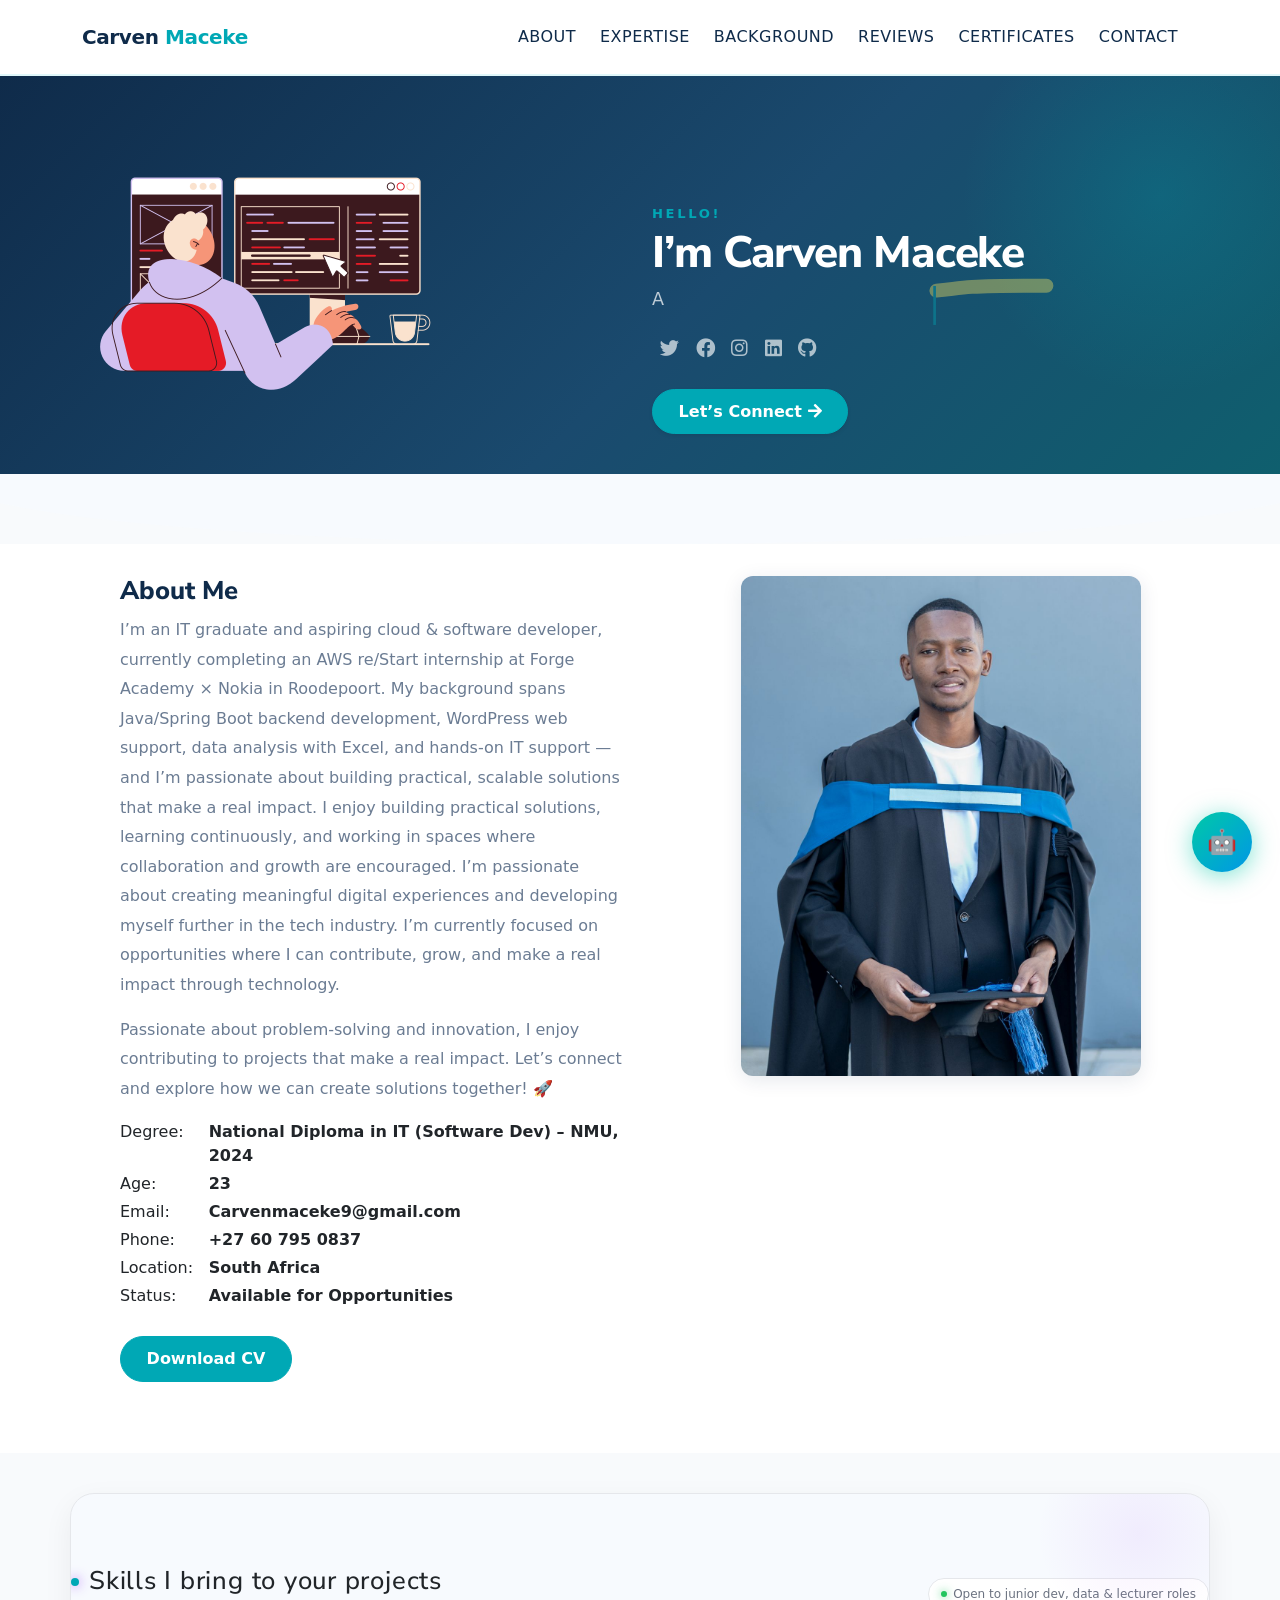
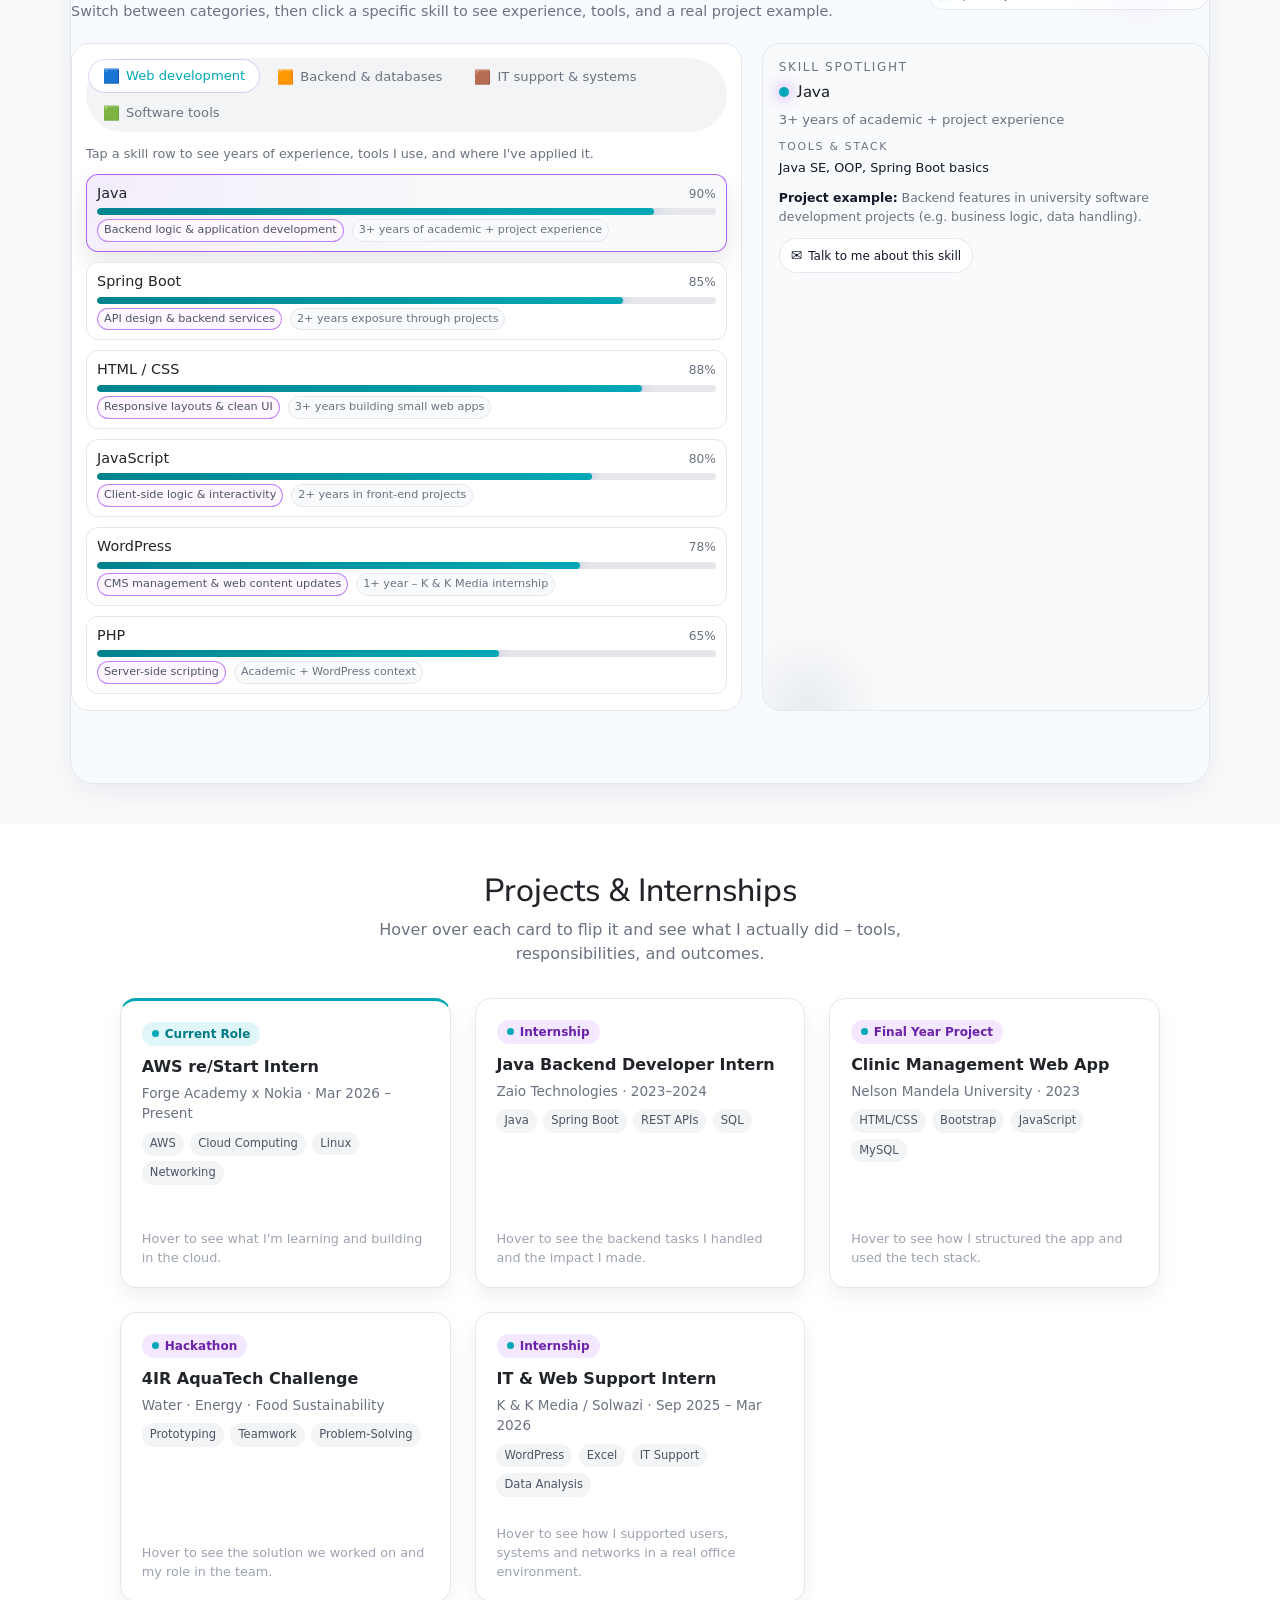
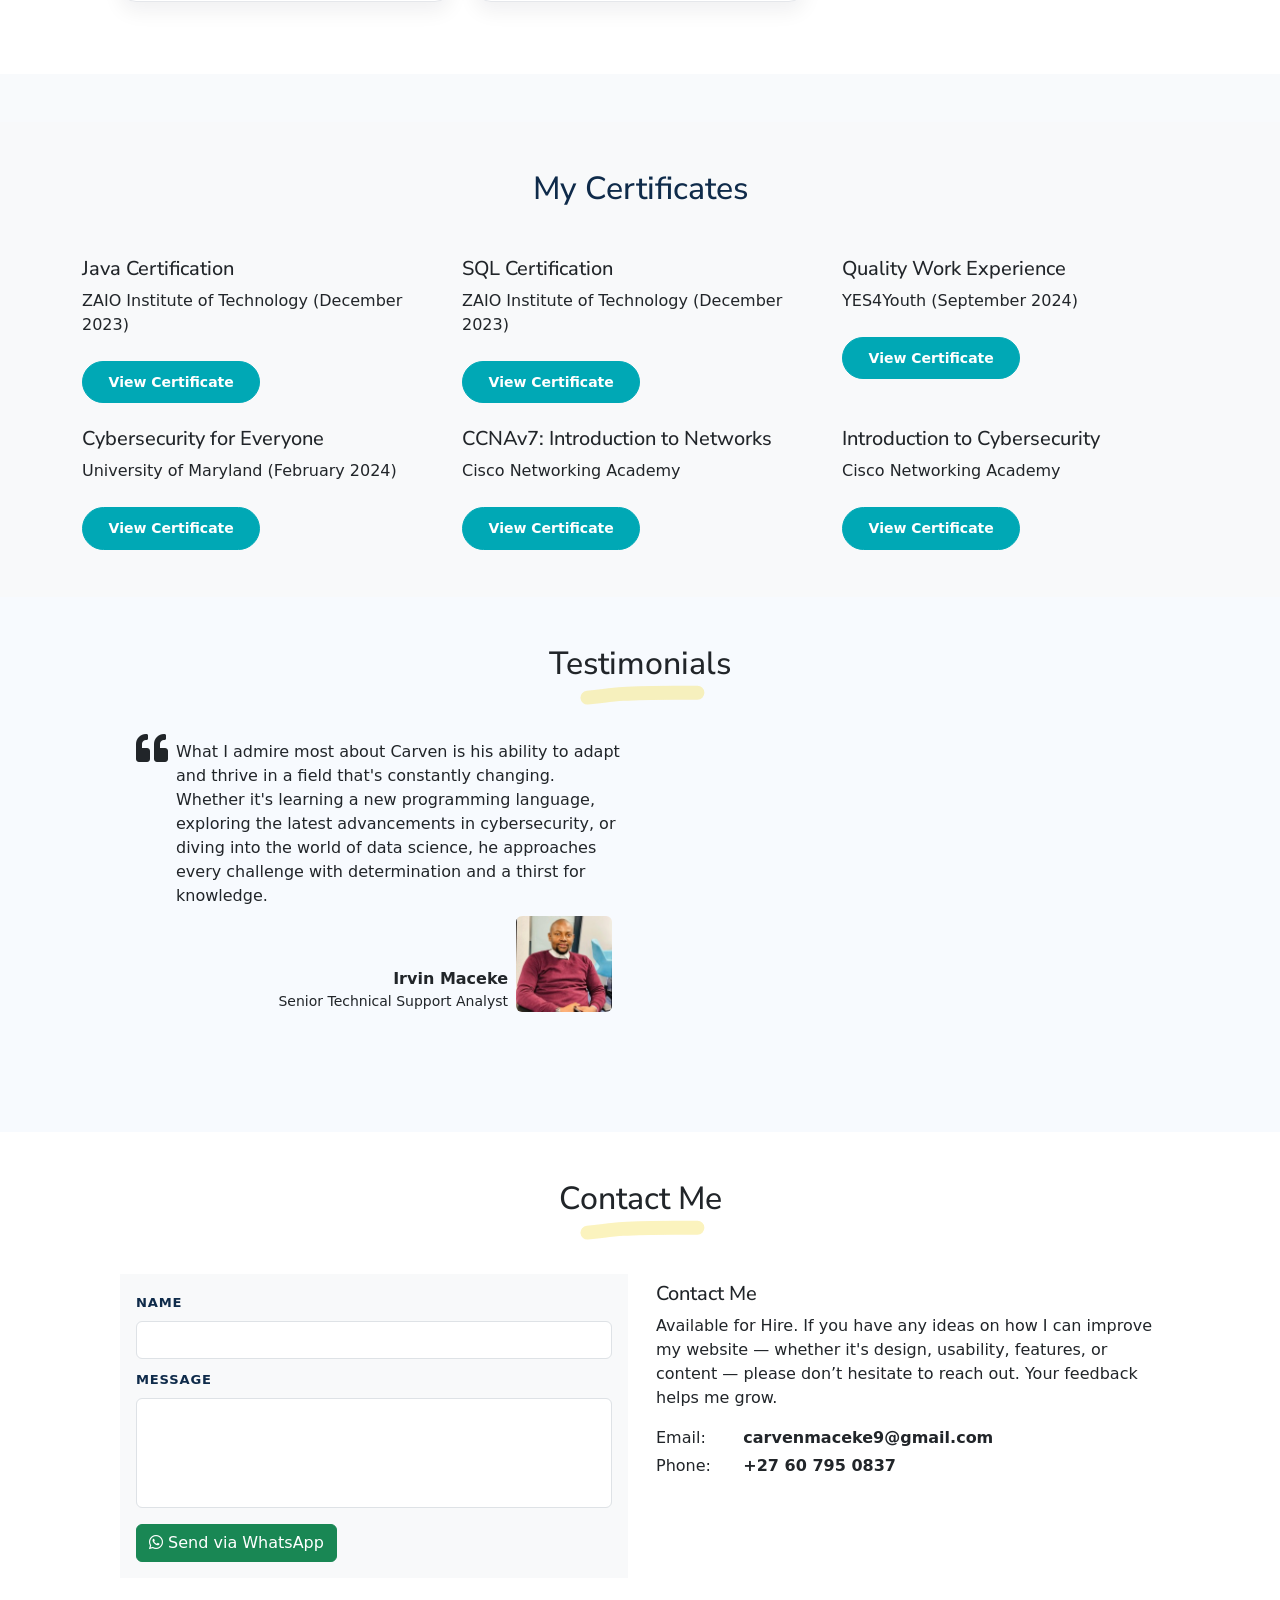
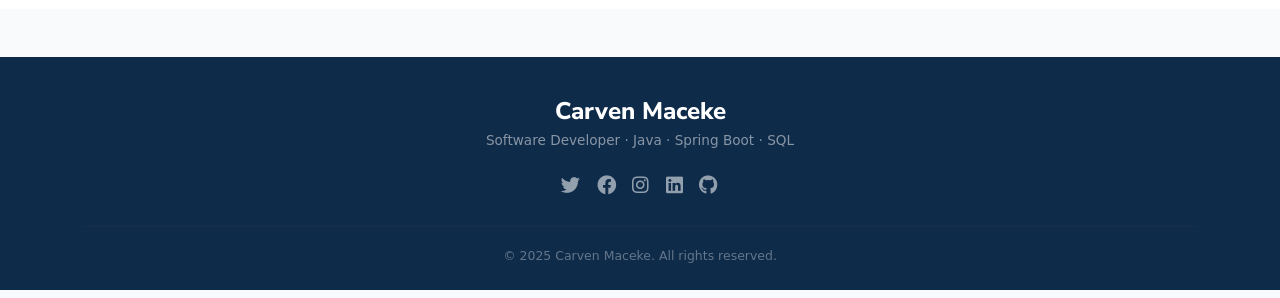
==== index.html @ 5474cba7 "Update index.html" ====
<!DOCTYPE html>
<!-- upto 2 directory depth-->
<html lang="en-US">
  <head>
    <meta charset="UTF-8">
    <meta http-equiv="X-UA-Compatible" content="IE=edge">
    <meta name="viewport" content="width=device-width, initial-scale=1">
    <link rel="preconnect" href="https://fonts.gstatic.com" crossorigin="crossorigin"/>
    <link rel="preload" as="style" href="https://fonts.googleapis.com/css2?family=Nunito+Sans:wght@300;400;700;800&amp;display=swap"/>
    <link rel="stylesheet" href="https://fonts.googleapis.com/css2?family=Nunito+Sans:wght@300;400;700;800&amp;display=swap" media="print" onload="this.media='all'"/>
    <noscript>
      <link rel="stylesheet" href="https://fonts.googleapis.com/css2?family=Nunito+Sans:wght@300;400;700;800&amp;display=swap"/>
    </noscript>
    <link href="./css/font-awesome/css/all.min.css?ver=1.2.0" rel="stylesheet">
    <link href="./css/bootstrap-icons/bootstrap-icons.css?ver=1.2.0" rel="stylesheet">
    <link href="./css/bootstrap.min.css?ver=1.2.0" rel="stylesheet">
    <link href="./css/aos.css?ver=1.2.0" rel="stylesheet">
    <link href="./css/main.css?ver=1.2.0" rel="stylesheet">
    <noscript>
      <style type="text/css">
        [data-aos] {
            opacity: 1 !important;
            transform: translate(0) scale(1) !important;
        }
      </style>
    </noscript>
    
  </head>
  <body id="top">


    
    <header class="bg-light" style="transition: background-color 0.3s;">
      <nav class="navbar navbar-expand-lg navbar-light bg-light" id="header-nav" role="navigation">
        <div class="container">
          <a class="navbar-brand site-title mb-0" href="#top">Carven <span class="accent">Maceke</span></a>
          <button class="navbar-toggler" type="button" data-bs-toggle="collapse" data-bs-target="#navbarSupportedContent" aria-controls="navbarSupportedContent" aria-expanded="false" aria-label="Toggle navigation">
            <span class="navbar-toggler-icon"></span>
          </button>
          <div class="collapse navbar-collapse" id="navbarSupportedContent">
            <ul class="navbar-nav ms-auto me-2">
              <li class="nav-item"><a class="nav-link" href="#about">About</a></li>
              <li class="nav-item"><a class="nav-link" href="#services">Expertise</a></li>
              <li class="nav-item"><a class="nav-link" href="#skills">Background</a></li>
              <li class="nav-item"><a class="nav-link" href="#portfolio">Reviews</a></li>
              <li class="nav-item"><a class="nav-link" href="#certificate">Certificates</a></li>
              <li class="nav-item"><a class="nav-link" href="#contact">Contact</a></li>
            </ul>
          </div>
        </div>
      </nav>

      
    </header>
    
    <style>
      /* Theme colours handled by main.css */

      /* Hide all left/right arrows on page */
.carousel-control-prev,
.carousel-control-next,
.slick-prev,
.slick-next {
  display: none !important;
}

    </style>
    <div class="page-content">
      <div id="content">
<header>
  <div class="cover">
    <div class="container px-3">
      <div class="row">
        <div class="col-lg-6 p-2">
          <img class="img-fluid" src="images/illustrations/folks-man-programmer-writing-code.png" alt="Hello, I'm a Software Developer" />
        </div>
        <div class="col-lg-6">
          <div class="mt-5">
            <p class="lead text-uppercase mb-1" data-aos="fade-up" data-aos-delay="100">Hello!</p>
            <h1 class="intro-title marker" id="typing-name" data-aos="fade-left" data-aos-delay="200"></h1>
            <p class="lead fw-normal mt-2" data-aos="fade-up" data-aos-delay="300"><span id="typing-role" style="opacity:0;transition:opacity 0.4s;"></span></p>
            <div class="social-nav" data-aos="fade-up" data-aos-delay="500">
              <nav role="navigation">
                <ul class="nav justify-content-left">
                  <li class="nav-item"><a class="nav-link" href="https://twitter.com/MacekeCarven" title="Twitter"><i class="fab fa-twitter"></i></a></li>
                  <li class="nav-item"><a class="nav-link" href="https://www.facebook.com/carven.axe.5" title="Facebook"><i class="fab fa-facebook"></i></a></li>
                  <li class="nav-item"><a class="nav-link" href="https://www.instagram.com/carven_sa15" title="Instagram"><i class="fab fa-instagram"></i></a></li>
                  <li class="nav-item"><a class="nav-link" href="https://www.linkedin.com/in/carven-maceke-a29985235" title="LinkedIn"><i class="fab fa-linkedin"></i></a></li>
                  <li class="nav-item"><a class="nav-link" href="https://github.com/s224515837" title="GitHub" target="_blank" rel="noopener"><i class="fab fa-github"></i></a></li>
                </ul>
              </nav>
            </div>
            <div class="mt-3" data-aos="fade-up" data-aos-delay="600">
              <a class="btn btn-primary shadow-sm mt-1 hover-effect" href="#contact">Let’s Connect <i class="fas fa-arrow-right"></i></a>
            </div>
          </div>
        </div>
      </div>
    </div>
  </div>
   
  
  <style>
  @keyframes blink { 0%,100%{opacity:1;} 50%{opacity:0;} }
  #typing-name::after { content:"|"; color:var(--teal,#00A8B5); font-weight:300; animation:blink 0.85s step-start infinite; margin-left:2px; }
  #typing-role { min-height:1.5em; display:inline-block; }
  </style>
  <script>
  /* ── Keyboard click sound: new AudioContext per click (no gesture lock) ── */
  function playKey() {
    try {
      var AC = window.AudioContext || window.webkitAudioContext;
      if (!AC) return;
      var ctx = new AC();
      var rate = ctx.sampleRate;
      var len  = Math.floor(rate * 0.022);
      var buf  = ctx.createBuffer(1, len, rate);
      var d    = buf.getChannelData(0);
      for (var i = 0; i < len; i++) d[i] = (Math.random()*2-1) * Math.pow(1 - i/len, 2.8);
      var src  = ctx.createBufferSource();
      var gain = ctx.createGain();
      gain.gain.value = 0.28;
      src.buffer = buf;
      src.connect(gain);
      gain.connect(ctx.destination);
      src.start(0);
      /* auto-close context after clip finishes */
      src.onended = function(){ try{ ctx.close(); }catch(e){} };
    } catch(e) {}
  }

  function typeWords(el, text, speed, done) {
    var i = 0;
    (function tick() {
      if (i < text.length) {
        el.textContent += text[i++];
        playKey();
        setTimeout(tick, speed + Math.random()*35 - 8);
      } else if (done) {
        setTimeout(done, 360);
      }
    })();
  }

  document.addEventListener('DOMContentLoaded', function() {
    var nameEl = document.getElementById('typing-name');
    var roleEl = document.getElementById('typing-role');
    if (!nameEl) return;
    setTimeout(function() {
      typeWords(nameEl, 'I’m Carven Maceke', 88, function() {
        if (roleEl) {
          roleEl.style.opacity = '1';
          typeWords(roleEl, 'A Software Developer.', 76, null);
        }
      });
    }, 800);
  });
  </script>
  
  <div class="wave-bg"></div>
</header>
<div class="section pt-4 px-3 px-lg-4" id="about">
  <div class="container-narrow">
    <div class="row">
      <div class="col-md-6" data-aos="fade-right" data-aos-delay="200">
        <h2 class="h4 my-2">About Me</h2>
        <p data-aos="fade-up" data-aos-delay="300">I’m an IT graduate and aspiring cloud & software developer, currently completing an AWS re/Start internship at Forge Academy × Nokia in Roodepoort. My background spans Java/Spring Boot backend development, WordPress web support, data analysis with Excel, and hands-on IT support — and I’m passionate about building practical, scalable solutions that make a real impact. 
          
          I enjoy building practical solutions, learning continuously, and working in spaces where collaboration and growth are encouraged.

I’m passionate about creating meaningful digital experiences and developing myself further in the tech industry. I’m currently focused on opportunities where I can contribute, grow, and make a real impact through technology.</p>
        
        <p data-aos="fade-up" data-aos-delay="400">Passionate about problem-solving and innovation, I enjoy contributing to projects that make a real impact. Let’s connect and explore how we can create solutions together! 🚀</p>
        
        <div class="row mt-3">
          <div class="col-sm-2" data-aos="fade-up" data-aos-delay="500">
            <div class="pb-1">Degree:</div>
          </div>
          <div class="col-sm-10" data-aos="fade-up" data-aos-delay="600">
            <div class="pb-1 fw-bolder">National Diploma in IT (Software Dev) – NMU, 2024</div>
          </div>
          <div class="col-sm-2" data-aos="fade-up" data-aos-delay="500">
            <div class="pb-1">Age:</div>
          </div>
          <div class="col-sm-10" data-aos="fade-up" data-aos-delay="600">
            <div class="pb-1 fw-bolder">23</div>
          </div>
          <div class="col-sm-2" data-aos="fade-up" data-aos-delay="700">
            <div class="pb-1">Email:</div>
          </div>
          <div class="col-sm-10" data-aos="fade-up" data-aos-delay="800">
            <div class="pb-1 fw-bolder">Carvenmaceke9@gmail.com</div>
          </div>
          <div class="col-sm-2" data-aos="fade-up" data-aos-delay="900">
            <div class="pb-1">Phone:</div>
          </div>
          <div class="col-sm-10" data-aos="fade-up" data-aos-delay="1000">
            <div class="pb-1 fw-bolder">+27 60 795 0837</div>
          </div>
          <div class="col-sm-2" data-aos="fade-up" data-aos-delay="1100">
            <div class="pb-1">Location:</div>
          </div>
          <div class="col-sm-10" data-aos="fade-up" data-aos-delay="1200">
            <div class="pb-1 fw-bolder"> South Africa</div>
          </div>
          <div class="col-sm-2" data-aos="fade-up" data-aos-delay="1300">
            <div class="pb-1">Status:</div>
          </div>
          <div class="col-sm-10" data-aos="fade-up" data-aos-delay="1400">
            <div class="pb-1 fw-bolder">Available for Opportunities</div>
          </div>
        </div>

        <!-- Request CV Button aligned to the left -->
       <div class="mt-4">
 <a href="CarvenMaceke_Resume.pdf" download class="btn btn-primary">Download CV</a>

</div>

      </div>
      <div class="col-md-5 offset-md-1" data-aos="zoom-in" data-aos-delay="500">
        <img class="avatar img-fluid mt-2" src="images/WhatsApp Image 2025-04-11 at 16.25.33_7bceeb2f.jpg" width="400" height="400" alt="Carven Maceke"/>
      </div>
    </div>
  </div>
</div>













<!DOCTYPE html>
<html lang="en">
<head>
  <meta charset="UTF-8" />
  <title>Animated Interactive Skills Section</title>
  <style>
    :root {
      /* Light theme to match your portfolio */
      --bg: #f8fafc;
      --card: #ffffff;
      --card-soft: #f9fafb;
      --accent: #00A8B5; /* teal */
      --accent-soft: rgba(168, 85, 247, 0.12);
      --text-main: #111827;
      --text-muted: #6b7280;
      --bar-bg: #e5e7eb;
      --bar-fill: linear-gradient(90deg, #00838F, #00A8B5);
    }

    * {
      box-sizing: border-box;
    }

    /* No centering / full-screen here – your main page layout handles that */
    body {
      margin: 0;
      font-family: system-ui, -apple-system, BlinkMacSystemFont, "Segoe UI", sans-serif;
      color: var(--text-main);
      background-color: var(--bg);
    }

    .skills-shell {
      max-width: 1140px;
      width: 100%;
      margin: 40px auto;
      background: var(--card);
      border-radius: 24px;
      border: 1px solid #e5e7eb;
      box-shadow: 0 10px 30px rgba(15, 23, 42, 0.06);
      padding: 24px 24px 28px;
      position: relative;
      overflow: hidden;
    }

    .skills-shell::before {
      content: "";
      position: absolute;
      width: 220px;
      height: 220px;
      background: radial-gradient(circle, var(--accent-soft), transparent 65%);
      top: -70px;
      right: -40px;
      pointer-events: none;
      opacity: 0.7;
    }

    .skills-header {
      display: flex;
      justify-content: space-between;
      gap: 24px;
      align-items: center;
      margin-bottom: 20px;
    }

    .skills-heading-block h2 {
      margin: 0 0 4px;
      font-size: 1.6rem;
      letter-spacing: 0.03em;
      display: flex;
      align-items: center;
      gap: 10px;
    }

    .accent-dot {
      width: 8px;
      height: 8px;
      border-radius: 999px;
      background: var(--accent);
      box-shadow: 0 0 12px rgba(168, 85, 247, 0.85);
    }

    .skills-heading-block p {
      margin: 0;
      font-size: 0.9rem;
      color: var(--text-muted);
    }

    .skills-meta-chip {
      border-radius: 999px;
      border: 1px solid #e5e7eb;
      padding: 6px 12px;
      font-size: 0.75rem;
      display: inline-flex;
      align-items: center;
      gap: 6px;
      color: var(--text-muted);
      white-space: nowrap;
      background-color: #ffffff;
    }

    .skills-meta-dot {
      width: 6px;
      height: 6px;
      border-radius: 999px;
      background: #22c55e;
      box-shadow: 0 0 8px rgba(34, 197, 94, 0.8);
    }

    .skills-layout {
      display: grid;
      grid-template-columns: minmax(0, 2.1fr) minmax(0, 1.4fr);
      gap: 20px;
    }

    @media (max-width: 800px) {
      .skills-layout {
        grid-template-columns: minmax(0, 1fr);
      }

      .skills-header {
        flex-direction: column;
        align-items: flex-start;
      }
    }

    .skills-left {
      background: #ffffff;
      border-radius: 18px;
      padding: 14px 14px 16px;
      border: 1px solid #e5e7eb;
    }

    .skills-tabs {
      display: inline-flex;
      border-radius: 999px;
      background: #f3f4f6;
      padding: 3px;
      margin-bottom: 12px;
      flex-wrap: wrap;
      gap: 4px;
    }

    .skills-tab {
      border: none;
      padding: 6px 14px;
      border-radius: 999px;
      font-size: 0.82rem;
      cursor: pointer;
      background: transparent;
      color: var(--text-muted);
      display: inline-flex;
      align-items: center;
      gap: 6px;
      transition: background 0.15s ease, color 0.15s ease, transform 0.1s ease;
    }

    .skills-tab span.icon {
      font-size: 0.85rem;
    }

    .skills-tab.active {
      background: #ffffff;
      color: var(--accent);
      transform: translateY(-1px);
      box-shadow: 0 0 0 1px rgba(168, 85, 247, 0.25);
    }

    .skills-tab:not(.active):hover {
      color: #111827;
    }

    .skills-subtitle {
      font-size: 0.8rem;
      color: var(--text-muted);
      margin-bottom: 10px;
    }

    .skills-list {
      display: flex;
      flex-direction: column;
      gap: 10px;
    }

    .skill-row {
      padding: 8px 10px 9px;
      border-radius: 12px;
      background: #ffffff;
      border: 1px solid #e5e7eb;
      cursor: pointer;
      transition: transform 0.12s ease, box-shadow 0.12s ease, border-color 0.12s ease, background 0.12s ease;
      position: relative;
      overflow: hidden;
    }

    .skill-row::before {
      content: "";
      position: absolute;
      inset: 0;
      background: radial-gradient(circle at top left, rgba(168, 85, 247, 0.08), transparent 60%);
      opacity: 0;
      transition: opacity 0.15s ease;
      pointer-events: none;
    }

    .skill-row:hover::before,
    .skill-row.active::before {
      opacity: 1;
    }

    .skill-row:hover {
      transform: translateY(-1px);
      box-shadow: 0 10px 20px rgba(15, 23, 42, 0.08);
      border-color: rgba(148, 163, 184, 0.8);
    }

    .skill-row.active {
      border-color: rgba(168, 85, 247, 0.9);
      box-shadow: 0 12px 26px rgba(15, 23, 42, 0.1);
      background: #f9fafb;
    }

    .skill-header-line {
      display: flex;
      justify-content: space-between;
      align-items: baseline;
      margin-bottom: 4px;
      position: relative;
      z-index: 1;
    }

    .skill-name {
      font-size: 0.9rem;
      font-weight: 500;
    }

    .skill-percent {
      font-size: 0.76rem;
      color: var(--text-muted);
    }

    .skill-bar {
      position: relative;
      width: 100%;
      height: 7px;
      border-radius: 999px;
      background: var(--bar-bg);
      overflow: hidden;
      z-index: 1;
    }

    .skill-bar-fill {
      position: absolute;
      inset: 0;
      width: 0;
      border-radius: inherit;
      background: var(--bar-fill);
      box-shadow: 0 0 12px rgba(99, 102, 241, 0.5);
      transform-origin: left;
      transition: width 0.5s ease;
    }

    .skill-row.active .skill-bar-fill {
      box-shadow: 0 0 18px rgba(99, 102, 241, 0.7);
    }

    .skill-meta-row {
      display: flex;
      align-items: center;
      gap: 8px;
      margin-top: 4px;
      font-size: 0.7rem;
      color: var(--text-muted);
      z-index: 1;
      position: relative;
      flex-wrap: wrap;
    }

    .skill-meta-pill {
      padding: 2px 6px;
      border-radius: 999px;
      background: #f9fafb;
      border: 1px solid #e5e7eb;
      white-space: nowrap;
    }

    .skill-meta-pill.key {
      border-color: rgba(168, 85, 247, 0.7);
      color: #4b5563;
      background-color: #fff7ff;
    }

    .skills-right {
      background: var(--card-soft);
      border-radius: 18px;
      padding: 14px 16px 16px;
      border: 1px solid #e5e7eb;
      position: relative;
      overflow: hidden;
    }

    .skills-right::before {
      content: "";
      position: absolute;
      width: 170px;
      height: 170px;
      background: radial-gradient(circle, rgba(148, 163, 184, 0.2), transparent 65%);
      bottom: -80px;
      left: -40px;
      pointer-events: none;
      opacity: 0.8;
    }

    .skill-detail-label {
      font-size: 0.75rem;
      text-transform: uppercase;
      letter-spacing: 0.14em;
      color: var(--text-muted);
      margin-bottom: 6px;
    }

    .skill-detail-title {
      font-size: 1.05rem;
      margin: 0 0 8px;
      display: flex;
      align-items: center;
      gap: 8px;
    }

    .skill-detail-title span.pulse-dot {
      width: 10px;
      height: 10px;
      border-radius: 999px;
      background: var(--accent);
      box-shadow: 0 0 14px rgba(168, 85, 247, 0.9);
      animation: pulse 1.6s infinite;
    }

    .skill-detail-years {
      font-size: 0.82rem;
      color: var(--text-muted);
      margin-bottom: 10px;
    }

    .skill-detail-tools {
      font-size: 0.8rem;
      color: #111827;
      margin-bottom: 12px;
    }

    .skill-detail-tools span.label {
      color: var(--text-muted);
      text-transform: uppercase;
      letter-spacing: 0.16em;
      font-size: 0.68rem;
      display: block;
      margin-bottom: 2px;
    }

    .skill-detail-project {
      font-size: 0.78rem;
      color: var(--text-muted);
      margin-bottom: 12px;
    }

    .skill-detail-project strong {
      color: #111827;
    }

    .skill-detail-actions {
      display: flex;
      gap: 8px;
      flex-wrap: wrap;
    }

    .btn-ghost,
    .btn-primary {
      border-radius: 999px;
      font-size: 0.75rem;
      padding: 6px 11px;
      border: 1px solid #e5e7eb;
      background: #ffffff;
      color: var(--text-main);
      display: inline-flex;
      align-items: center;
      gap: 6px;
      cursor: pointer;
      text-decoration: none;
      transition: background 0.15s ease, color 0.15s ease, border-color 0.15s ease, transform 0.1s ease;
    }

    .btn-primary {
      border-color: rgba(168, 85, 247, 0.9);
      background: linear-gradient(90deg, #00838F, #00A8B5);
      color: #ffffff;
    }

    .btn-ghost:hover,
    .btn-primary:hover {
      transform: translateY(-1px);
    }

    .btn-primary:hover {
      filter: brightness(1.05);
    }

    .btn-ghost:hover {
      border-color: rgba(148, 163, 184, 1);
      background: #f9fafb;
    }

    .btn-ghost span.icon,
    .btn-primary span.icon {
      font-size: 0.85rem;
    }

    .skill-detail-empty {
      font-size: 0.8rem;
      color: var(--text-muted);
      font-style: italic;
    }

    .fade-enter {
      opacity: 0;
      transform: translateY(6px);
    }

    .fade-enter-active {
      opacity: 1;
      transform: translateY(0);
      transition: opacity 0.22s ease, transform 0.22s ease;
    }

    @keyframes pulse {
      0%, 100% {
        transform: scale(1);
        opacity: 1;
      }
      50% {
        transform: scale(1.15);
        opacity: 0.6;
      }
    }
  </style>
  <section class="skills-shell" id="services">
    <header class="skills-header">
      <div class="skills-heading-block">
        <h2><span class="accent-dot"></span> Skills I bring to your projects</h2>
        <p>Switch between categories, then click a specific skill to see experience, tools, and a real project example.</p>
      </div>
      <div class="skills-meta-chip">
        <span class="skills-meta-dot"></span>
        Open to junior dev, data & lecturer roles
      </div>
    </header>

    <div class="skills-layout">
      <div class="skills-left">
        <div class="skills-tabs" role="tablist">
          <button class="skills-tab active" data-category="web" role="tab"><span class="icon">🟦</span>Web development</button>
          <button class="skills-tab" data-category="backend" role="tab"><span class="icon">🟧</span>Backend & databases</button>
          <button class="skills-tab" data-category="support" role="tab"><span class="icon">🟫</span>IT support & systems</button>
          <button class="skills-tab" data-category="tools" role="tab"><span class="icon">🟩</span>Software tools</button>
        </div>

        <p class="skills-subtitle">Tap a skill row to see years of experience, tools I use, and where I've applied it.</p>

        <div class="skills-list" id="skills-list">
          <!-- Skill rows will be injected here by JavaScript -->
        </div>
      </div>

      <aside class="skills-right" aria-live="polite">
        <div id="skill-detail" class="fade-enter fade-enter-active">
          <div class="skill-detail-label">Skill spotlight</div>
          <h3 class="skill-detail-title">
            <span class="pulse-dot"></span>
            <span id="detail-name">Pick a skill on the left</span>
          </h3>
          <div id="detail-years" class="skill-detail-years">
            I’ll show you how long I’ve been using it and in what context.
          </div>
          <div id="detail-tools" class="skill-detail-tools">
            <span class="label">TOOLS & STACK</span>
            <span id="detail-tools-text">Select a skill to see the exact tools and technologies I use.</span>
          </div>
          <div id="detail-project" class="skill-detail-project">
            <strong>Project example:</strong>
            <span id="detail-project-text">Once you choose a skill, I’ll show a practical way I've applied it in studies or work.</span>
          </div>
          <div class="skill-detail-actions">
             
            <a href="#contact" class="btn-ghost">
              <span class="icon">✉️</span>
              Talk to me about this skill
            </a>
          </div>
        </div>
      </aside>
    </div>
  </section>

  <script>
    const skillData = {
      web: [
        {
          name: "Java",
          level: 90,
          years: "3+ years of academic + project experience",
          key: "Backend logic & application development",
          tools: "Java SE, OOP, Spring Boot basics",
          project: "Backend features in university software development projects (e.g. business logic, data handling)."
        },
        {
          name: "Spring Boot",
          level: 85,
          years: "2+ years exposure through projects",
          key: "API design & backend services",
          tools: "Spring Boot, Controllers, REST basics",
          project: "Integrated Spring Boot in backend modules to expose REST endpoints and handle service logic."
        },
        {
          name: "HTML / CSS",
          level: 88,
          years: "3+ years building small web apps",
          key: "Responsive layouts & clean UI",
          tools: "HTML5, CSS3, Bootstrap",
          project: "Front-end for course-based web applications with responsive layouts and structured content."
        },
        {
          name: "JavaScript",
          level: 80,
          years: "2+ years in front-end projects",
          key: "Client-side logic & interactivity",
          tools: "JavaScript fundamentals, DOM handling",
          project: "Validation and interactivity in web-based university projects (forms, dynamic UI updates)."
        },
        {
          name: "WordPress",
          level: 78,
          years: "1+ year – K & K Media internship",
          key: "CMS management & web content updates",
          tools: "WordPress CMS, plugin & theme customisation, content management",
          project: "Updated and maintained a live WordPress website for K & K Media / Solwazi Institute, including content updates, plugin management, and basic theme adjustments."
        },
        {
          name: "PHP",
          level: 65,
          years: "Academic + WordPress context",
          key: "Server-side scripting",
          tools: "PHP basics, WordPress template files",
          project: "Used PHP alongside WordPress and in academic web development modules."
        }
      ],
      backend: [
        {
          name: "SQL",
          level: 92,
          years: "4+ years writing queries and reports",
          key: "Database queries, CRUD & reporting",
          tools: "SQL Server Management Studio (SSMS), MySQL, joins, indexing basics",
          project: "Building and managing relational databases for final-year projects and reporting tasks."
        },
        {
          name: "Database Management",
          level: 90,
          years: "3+ years designing and optimising databases",
          key: "Design, optimisation & maintenance",
          tools: "ERD design, SQL Server, MySQL, data modelling",
          project: "Full database design for academic software development assessments, including relationships and constraints."
        },
        {
          name: "IBM Content Manager",
          level: 75,
          years: "Practical exposure during work experience",
          key: "Enterprise content management",
          tools: "IBM Content Manager, document indexing, metadata handling",
          project: "Supporting enterprise content workflows during YES4Youth work experience."
        },
        {
          name: "Web Server & Publishing",
          level: 82,
          years: "1–2 years in controlled environments",
          key: "System configuration & deployment",
          tools: "Web server management, deployment in test/controlled environments",
          project: "Deploying small applications for functional system testing and validation."
        }
      ],
      support: [
        {
          name: "IT Support",
          level: 90,
          years: "Hands-on work experience under YES4Youth",
          key: "Hardware, software & network troubleshooting",
          tools: "User support, device setup, troubleshooting, ticket handling",
          project: "Supporting users across printers, PCs, and software systems in a real work environment."
        },
        {
          name: "Windows Server",
          level: 78,
          years: "Practical exposure in support contexts",
          key: "User, software & storage management",
          tools: "Windows Server admin basics, roles, users, updates",
          project: "Assisting with server-related support activities such as user management and basic maintenance."
        },
        {
          name: "Linux (Red Hat)",
          level: 72,
          years: "Exposure through training",
          key: "Basic Linux operations & navigation",
          tools: "RHEL fundamentals, basic commands",
          project: "Linux-based configurations and tasks in training labs."
        },
        {
          name: "Networks (Cisco)",
          level: 80,
          years: "Certified through Cisco Networking Academy",
          key: "Foundational networking principles",
          tools: "CCNAv7 basics, routing concepts, IP addressing",
          project: "Network configuration labs and scenarios completed during Cisco training."
        },
        {
          name: "AWS Cloud",
          level: 72,
          years: "Current – Forge Academy x Nokia (2026)",
          key: "Cloud infrastructure & services",
          tools: "AWS EC2, S3, IAM, VPC, CloudWatch, Linux, cloud architecture",
          project: "Currently completing AWS re/Start training at Forge Academy x Nokia — building cloud solutions, working with core AWS services, and preparing for AWS certification."
        }
      ],
      tools: [
        {
          name: "SQL Server Management Studio",
          level: 95,
          years: "Used extensively in studies and projects",
          key: "Database admin & querying",
          tools: "SSMS, query editor, execution plans, basic tuning",
          project: "Managing and querying SQL Server databases for assignments and practical projects."
        },
        {
          name: "MySQL",
          level: 85,
          years: "Several projects and academic work",
          key: "Database creation & manipulation",
          tools: "MySQL, phpMyAdmin or CLI, schema creation",
          project: "Creating and maintaining MySQL databases for web applications and prototypes."
        },
        {
          name: "Microsoft Excel",
          level: 88,
          years: "1+ year – K & K Media data work",
          key: "Data analysis, cleaning & reporting",
          tools: "Excel pivot tables, formulas, data cleaning, report generation",
          project: "Processed and structured large application datasets at K & K Media, improving data accuracy and accessibility for internal reporting."
        },
        {
          name: "Microsoft Office",
          level: 90,
          years: "Daily use for academic and work tasks",
          key: "Documentation, analysis & presentations",
          tools: "Excel, Word, PowerPoint for reports and documentation",
          project: "Preparing reports, documentation and slide decks for projects, training and presentations."
        },
        {
          name: "Git & GitHub",
          level: 80,
          years: "Version control for software projects",
          key: "Source control & collaboration",
          tools: "Git, GitHub, branching, commits, pull/push",
          project: "Managing code for university and personal projects using Git and GitHub repositories."
        }
      ]
    };

    const tabs = document.querySelectorAll(".skills-tab");
    const skillsListEl = document.getElementById("skills-list");

    const detailNameEl = document.getElementById("detail-name");
    const detailYearsEl = document.getElementById("detail-years");
    const detailToolsTextEl = document.getElementById("detail-tools-text");
    const detailProjectTextEl = document.getElementById("detail-project-text");
    const detailContainer = document.getElementById("skill-detail");

    function setActiveTab(category) {
      tabs.forEach((tab) => {
        tab.classList.toggle("active", tab.dataset.category === category);
      });
    }

    function createSkillRow(skill, index) {
      const row = document.createElement("div");
      row.className = "skill-row fade-enter";
      row.dataset.index = index;

      const header = document.createElement("div");
      header.className = "skill-header-line";
      header.innerHTML = `<span class="skill-name">${skill.name}</span><span class="skill-percent">${skill.level}%</span>`;

      const bar = document.createElement("div");
      bar.className = "skill-bar";
      const barFill = document.createElement("div");
      barFill.className = "skill-bar-fill";
      barFill.style.width = "0";
      bar.appendChild(barFill);

      const metaRow = document.createElement("div");
      metaRow.className = "skill-meta-row";
      metaRow.innerHTML = `
        <span class="skill-meta-pill key">${skill.key}</span>
        <span class="skill-meta-pill">${skill.years}</span>
      `;

      row.appendChild(header);
      row.appendChild(bar);
      row.appendChild(metaRow);

      requestAnimationFrame(() => {
        row.classList.add("fade-enter-active");
        barFill.style.width = skill.level + "%";
      });

      row.addEventListener("click", () => {
        document
          .querySelectorAll(".skill-row")
          .forEach((r) => r.classList.remove("active"));
        row.classList.add("active");
        updateDetail(skill);
      });

      return row;
    }

    function updateDetail(skill) {
      detailContainer.classList.remove("fade-enter-active");
      detailContainer.classList.add("fade-enter");

      setTimeout(() => {
        detailNameEl.textContent = skill.name;
        detailYearsEl.textContent = skill.years;
        detailToolsTextEl.textContent = skill.tools;
        detailProjectTextEl.textContent = skill.project;

        detailContainer.classList.remove("fade-enter");
        detailContainer.classList.add("fade-enter-active");
      }, 80);
    }

    function renderSkills(category) {
      skillsListEl.innerHTML = "";
      const skills = skillData[category] || [];
      skills.forEach((skill, index) => {
        const row = createSkillRow(skill, index);
        skillsListEl.appendChild(row);
      });

      if (skills.length > 0) {
        const firstRow = skillsListEl.querySelector(".skill-row");
        if (firstRow) {
          firstRow.classList.add("active");
          updateDetail(skills[0]);
        }
      }
    }

    tabs.forEach((tab) => {
      tab.addEventListener("click", () => {
        const category = tab.dataset.category;
        setActiveTab(category);
        renderSkills(category);
      });
    });

    setActiveTab("web");
    renderSkills("web");
  </script>













<!-- Include the AOS CSS and JS libraries (ensure they are included in your project) -->
<link href="https://cdn.jsdelivr.net/npm/aos@2.3.4/dist/aos.css" rel="stylesheet">
<script src="https://cdn.jsdelivr.net/npm/aos@2.3.4/dist/aos.js"></script>

<!-- Centering the entire section with top margin for spacing -->
 

<!-- AOS initialization script -->
<script>
  // Initialize AOS for animation effects
  AOS.init({
    startEvent: 'DOMContentLoaded', // Ensures the animation starts when the DOM is fully loaded
    once: true, // Animation triggers only once
    duration: 1000, // Duration of the animation
    easing: 'ease-in-out', // Easing for smooth transitions
  });

  // To animate progress bars smoothly when the page loads
  document.addEventListener('DOMContentLoaded', function() {
    let progressBars = document.querySelectorAll('.progress-bar');
    progressBars.forEach(function(progressBar) {
      let width = progressBar.getAttribute('aria-valuenow');
      progressBar.style.transition = 'width 1s ease-in-out';
      progressBar.style.width = `${width}%`;
    });
  });
</script>






<!DOCTYPE html>
<html lang="en">
<head>
  <meta charset="UTF-8" />
  <title>Projects & Internships Flip Cards</title>
  <meta name="viewport" content="width=device-width, initial-scale=1" />

  <!-- Bootstrap CSS -->
  <link href="https://cdn.jsdelivr.net/npm/bootstrap@5.3.3/dist/css/bootstrap.min.css" rel="stylesheet" />

  <style>
    body {
      background-color: #f8fafc;
      font-family: system-ui, -apple-system, BlinkMacSystemFont, "Segoe UI", sans-serif;
    }

    .flip-section-title {
      font-size: 2rem;
      font-weight: 700;
      margin-bottom: 0.75rem;
    }

    .flip-section-subtitle {
      max-width: 650px;
      margin: 0 auto 2rem;
      color: #6b7280;
    }

    .flip-card-grid {
      display: grid;
      grid-template-columns: repeat(auto-fit, minmax(260px, 1fr));
      gap: 1.5rem;
    }

    .flip-card {
      background: transparent;
      perspective: 1000px;
    }

    .flip-card-inner {
      position: relative;
      width: 100%;
      height: 290px;
      transition: transform 0.6s;
      transform-style: preserve-3d;
    }

    .flip-card:hover .flip-card-inner {
      transform: rotateY(180deg);
    }

    .flip-card-face {
      position: absolute;
      inset: 0;
      border-radius: 16px;
      backface-visibility: hidden;
      background: #ffffff;
      border: 1px solid #e5e7eb;
      box-shadow: 0 10px 20px rgba(15, 23, 42, 0.06);
      padding: 1.2rem 1.3rem;
      display: flex;
      flex-direction: column;
      justify-content: space-between;
    }

    .flip-card-back {
      transform: rotateY(180deg);
      background: linear-gradient(145deg, #f9fafb, #fdf4ff);
    }

    .flip-badge {
      display: inline-flex;
      align-items: center;
      gap: 6px;
      padding: 3px 10px;
      border-radius: 999px;
      background: #f3e8ff;
      color: #6b21a8;
      font-size: 0.75rem;
      font-weight: 600;
    }

    .flip-badge span.dot {
      width: 7px;
      height: 7px;
      border-radius: 999px;
      background: #00A8B5;
    }

    .flip-title {
      font-size: 1rem;
      font-weight: 700;
      margin-top: 0.6rem;
      margin-bottom: 0.25rem;
    }

    .flip-subtitle {
      font-size: 0.85rem;
      color: #6b7280;
      margin-bottom: 0.5rem;
    }

    .flip-tags {
      display: flex;
      flex-wrap: wrap;
      gap: 0.4rem;
      margin-top: 0.4rem;
    }

    .flip-tag {
      font-size: 0.72rem;
      padding: 3px 8px;
      border-radius: 999px;
      background: #f3f4f6;
      color: #4b5563;
    }

    .flip-front-footer {
      font-size: 0.8rem;
      color: #9ca3af;
      margin-top: 0.7rem;
    }

    .flip-back-heading {
      font-size: 0.9rem;
      font-weight: 600;
      margin-bottom: 0.4rem;
    }

    .flip-back-text {
      font-size: 0.8rem;
      color: #4b5563;
      margin-bottom: 0.4rem;
    }

    .flip-back-list {
      padding-left: 1.1rem;
      margin: 0;
      font-size: 0.78rem;
      color: #4b5563;
    }

    .flip-back-list li {
      margin-bottom: 0.18rem;
    }

    .flip-link {
      display: inline-flex;
      align-items: center;
      gap: 6px;
      font-size: 0.78rem;
      font-weight: 600;
      color: #00A8B5;
      text-decoration: none;
      margin-top: 0.5rem;
    }

    .flip-link:hover {
      text-decoration: underline;
    }
  </style>
  <div class="section px-3 px-lg-4 pt-5" id="skills">
    <div class="container-narrow">
      <div class="text-center mb-4">
        <h2  >Projects & Internships</h2>
        <p class="flip-section-subtitle">
          Hover over each card to flip it and see what I actually did – tools, responsibilities, and outcomes.
        </p>
      </div>

      <div class="flip-card-grid">
        <!-- Card 0: Forge Academy x Nokia – CURRENT ROLE -->
        <div class="flip-card">
          <div class="flip-card-inner">
            <!-- FRONT -->
            <div class="flip-card-face flip-card-front" style="border-top: 3px solid #00A8B5;">
              <div>
                <div class="flip-badge" style="background:#e0f7fa;color:#007A85;">
                  <span class="dot" style="background:#00A8B5;"></span>
                  Current Role
                </div>
                <div class="flip-title">AWS re/Start Intern</div>
                <div class="flip-subtitle">Forge Academy x Nokia · Mar 2026 – Present</div>
                <div class="flip-tags">
                  <span class="flip-tag">AWS</span>
                  <span class="flip-tag">Cloud Computing</span>
                  <span class="flip-tag">Linux</span>
                  <span class="flip-tag">Networking</span>
                </div>
              </div>
              <div class="flip-front-footer">
                Hover to see what I'm learning and building in the cloud.
              </div>
            </div>
            <!-- BACK -->
            <div class="flip-card-face flip-card-back">
              <div>
                <div class="flip-back-heading">What I'm doing</div>
                <p class="flip-back-text">
                  Completing cloud computing training at Clearwater Office Park, Roodepoort, aligned with AWS certification pathways.
                </p>
                <ul class="flip-back-list">
                  <li>Training on AWS services: EC2, S3, IAM, VPC, and CloudWatch.</li>
                  <li>Preparing for AWS certification with focus on cloud architecture, security, and deployment.</li>
                  <li>Gaining practical experience through real-world cloud labs and scenarios.</li>
                  <li>Applying Linux and networking fundamentals in cloud environments.</li>
                </ul>
              </div>
            </div>
          </div>
        </div>

        <!-- Card 1: Java Backend Internship -->
        <div class="flip-card">
          <div class="flip-card-inner">
            <!-- FRONT -->
            <div class="flip-card-face flip-card-front">
              <div>
                <div class="flip-badge">
                  <span class="dot"></span>
                  Internship
                </div>
                <div class="flip-title">Java Backend Developer Intern</div>
                <div class="flip-subtitle">Zaio Technologies · 2023–2024</div>

                <div class="flip-tags">
                  <span class="flip-tag">Java</span>
                  <span class="flip-tag">Spring Boot</span>
                  <span class="flip-tag">REST APIs</span>
                  <span class="flip-tag">SQL</span>
                </div>
              </div>
              <div class="flip-front-footer">
                Hover to see the backend tasks I handled and the impact I made.
              </div>
            </div>

            <!-- BACK -->
            <div class="flip-card-face flip-card-back">
              <div>
                <div class="flip-back-heading">What I worked on</div>
                <p class="flip-back-text">
                  I contributed to backend features for training and internal projects, focusing on clean,
                  testable code.
                </p>
                <ul class="flip-back-list">
                  <li>Developed backend services and API integrations using Java and Spring Boot.</li>
                  <li>Designed SQL queries for reporting and data analysis.</li>
                  <li>Assisted with system testing, deployments, and environment configuration.</li>
                  <li>Created technical documentation for features and system support processes.</li>
                </ul>
              </div>
              <a href="#" class="flip-link" target="_blank">

               
 <a href="dc/REFERRAL LETTER.pdf" class="flip-link" target="_blank">
                Referral letter →

              </a>
              </a>
            </div>
          </div>
        </div>

        <!-- Card 2: 3rd Year Project -->
        <div class="flip-card">
          <div class="flip-card-inner">
            <!-- FRONT -->
            <div class="flip-card-face flip-card-front">
              <div>
                <div class="flip-badge">
                  <span class="dot"></span>
                  Final Year Project
                </div>
                <div class="flip-title">Clinic Management Web App</div>
                <div class="flip-subtitle">Nelson Mandela University · 2023</div>

                <div class="flip-tags">
                  <span class="flip-tag">HTML/CSS</span>
                  <span class="flip-tag">Bootstrap</span>
                  <span class="flip-tag">JavaScript</span>
                  <span class="flip-tag">MySQL</span>
                </div>
              </div>
              <div class="flip-front-footer">
                Hover to see how I structured the app and used the tech stack.
              </div>
            </div>

            <!-- BACK -->
            <div class="flip-card-face flip-card-back">
              <div>
                <div class="flip-back-heading">What I built</div>
                <p class="flip-back-text">
                  A role-based web application for clinic appointments and patient management using the MVC
                  pattern.
                </p>
                <ul class="flip-back-list">
                  <li>Designed the database schema in MySQL and implemented CRUD operations.</li>
                  <li>Built responsive UI with Bootstrap and custom CSS.</li>
                  <li>Used JavaScript to handle validation and improve user interactions.</li>
                </ul>
              </div>
               
            </div>
          </div>
        </div>

        <!-- Card 3: Hackathon -->
        <div class="flip-card">
          <div class="flip-card-inner">
            <!-- FRONT -->
            <div class="flip-card-face flip-card-front">
              <div>
                <div class="flip-badge">
                  <span class="dot"></span>
                  Hackathon
                </div>
                <div class="flip-title">4IR AquaTech Challenge</div>
                <div class="flip-subtitle">Water · Energy · Food Sustainability</div>

                <div class="flip-tags">
                  <span class="flip-tag">Prototyping</span>
                  <span class="flip-tag">Teamwork</span>
                  <span class="flip-tag">Problem-Solving</span>
                </div>
              </div>
              <div class="flip-front-footer">
                Hover to see the solution we worked on and my role in the team.
              </div>
            </div>

            <!-- BACK -->
            <div class="flip-card-face flip-card-back">
              <div>
                <div class="flip-back-heading">My contribution</div>
                <p class="flip-back-text">
                  Worked with a small team to design a tech-driven solution to improve resource management.
                </p>
                <ul class="flip-back-list">
                  <li>Helped define the problem statement and user requirements.</li>
                  <li>Prototyped interface ideas and data flows for the solution.</li>
                  <li>Pitched the concept to judges with a clear, structured presentation.</li>
                </ul>
              </div>
              <a href="https://wefnexus.org/event/welcome-to-aquatech-hackathon-2021/" class="flip-link" target="_blank">
                View hackathon summary →
              </a>
            </div>
          </div>
        </div>

        <!-- Card 4: IT Software & Networks Intern – K and K Media -->
        <div class="flip-card">
          <div class="flip-card-inner">
            <!-- FRONT -->
            <div class="flip-card-face flip-card-front">
              <div>
                <div class="flip-badge">
                  <span class="dot"></span>
                  Internship
                </div>
                <div class="flip-title">IT &amp; Web Support Intern</div>
                <div class="flip-subtitle">K &amp; K Media / Solwazi · Sep 2025 – Mar 2026</div>

                <div class="flip-tags">
                  <span class="flip-tag">WordPress</span>
                  <span class="flip-tag">Excel</span>
                  <span class="flip-tag">IT Support</span>
                  <span class="flip-tag">Data Analysis</span>
                </div>
              </div>
              <div class="flip-front-footer">
                Hover to see how I supported users, systems and networks in a real office environment.
              </div>
            </div>

            <!-- BACK -->
            <div class="flip-card-face flip-card-back">
              <div>
                <div class="flip-back-heading">What I did</div>
                <p class="flip-back-text">
                  Supported IT operations and web/data tasks at Constantia Square Office Park, Midrand.
                </p>
                <ul class="flip-back-list">
                  <li>Analysed and cleaned application data using Microsoft Excel for internal reporting.</li>
                  <li>Updated and maintained a WordPress-based website (content, plugins, themes).</li>
                  <li>Repaired laptops and resolved hardware/software issues for staff.</li>
                  <li>Configured email accounts, Wi-Fi connections, and printers.</li>
                  <li>Supported daily admin tasks using Microsoft Word and Excel.</li>
                </ul>
              </div>
            </div>
          </div>
        </div>

      </div> <!-- /.flip-card-grid -->
    </div>
  </div>

  <!-- Bootstrap JS -->
  <script src="https://cdn.jsdelivr.net/npm/bootstrap@5.3.3/dist/js/bootstrap.bundle.min.js"></script>






<style>
  /* Style for the card container */
  .carousel-item .card {
    width: 90%;
    max-width: 600px;
    margin: auto;
    box-shadow: 0px 4px 10px rgba(0, 0, 0, 0.2);
    border-radius: 12px;
    transition: transform 0.3s ease-in-out;
  }

  /* Slight zoom effect when hovering over cards */
  .carousel-item .card:hover {
    transform: scale(1.02);
    box-shadow: 0px 6px 15px rgba(0, 0, 0, 0.3);
  }

  /* Smaller image thumbnails */
  .carousel-item .card img {
    width: 100px;
    height: auto;
    border-radius: 8px;
    margin-right: 15px;
  }

  /* Arrange text and image side by side */
  .card-body {
    display: flex;
    align-items: center;
  }

  /* Hide full text by default */
  .full-text {
    display: none;
  }

  /* Style for Read More button */
  .read-more {
    color: blue;
    cursor: pointer;
    font-weight: bold;
  }

  /* Button to view document */
  .view-btn {
    background-color: black;
    color: white;
    padding: 8px 15px;
    border: none;
    border-radius: 5px;
    font-weight: bold;
    cursor: pointer;
    display: block;
    margin-top: 10px;
    width: fit-content;
  }

  /* Increase visibility of buttons */
  .carousel-control-prev-icon,
  .carousel-control-next-icon {
    background-color: black;
    padding: 10px;
    border-radius: 50%;
  }

  .carousel-control-prev, .carousel-control-next {
    width: 10%;
  }
</style>

 

      <!-- Carousel Controls -->
      <button class="carousel-control-prev" type="button" data-bs-target="#venturesCarousel" data-bs-slide="prev">
        <span class="carousel-control-prev-icon" aria-hidden="true"></span>
        <span class="visually-hidden">Previous</span>
      </button>
      <button class="carousel-control-next" type="button" data-bs-target="#venturesCarousel" data-bs-slide="next">
        <span class="carousel-control-next-icon" aria-hidden="true"></span>
        <span class="visually-hidden">Next</span>
      </button>

    </div>
  </div>
</div>

<script>
  function toggleText(element) {
    let shortText = element.previousElementSibling.previousElementSibling;
    let fullText = element.previousElementSibling;

    if (fullText.style.display === "none" || fullText.style.display === "") {
      fullText.style.display = "inline";
      shortText.style.display = "none";
      element.textContent = "Read Less";
    } else {
      fullText.style.display = "none";
      shortText.style.display = "inline";
      element.textContent = "Read More";
    }
  }
</script>


 




<div class="section px-3 px-lg-4 pt-5" id="certificate"></div>

<div id="certificates" class="py-5" style="background: #f8f9fa;">
  <h2 class="text-center mb-5" style="color: var(--navy, #0F2B4A);">My Certificates</h2>
  <div class="container">
    <div class="row g-4">

      <!-- Java Certification -->
      <div class="col-md-4" data-aos="fade-up" data-aos-delay="100">
        <div class="certificate-card">
          <h5>Java Certification</h5>
          <p>ZAIO Institute of Technology (December 2023)</p>
          <a href=".vscode/JAVA.pdf" target="_blank" class="btn btn-primary btn-sm mt-2">View Certificate</a>
        </div>
      </div>

      <!-- SQL Certification -->
      <div class="col-md-4" data-aos="fade-up" data-aos-delay="200">
        <div class="certificate-card">
          <h5>SQL Certification</h5>
          <p>ZAIO Institute of Technology (December 2023)</p>
          <a href=".vscode/SQL.pdf" target="_blank" class="btn btn-primary btn-sm mt-2">View Certificate</a>
        </div>
      </div>

      <!-- Quality Work Experience -->
      <div class="col-md-4" data-aos="fade-up" data-aos-delay="300">
        <div class="certificate-card">
          <h5>Quality Work Experience</h5>
          <p>YES4Youth (September 2024)</p>
          <a href=".vscode/SQL.pdf" target="_blank" class="btn btn-primary btn-sm mt-2">View Certificate</a>
        </div>
      </div>

      <!-- Cybersecurity for Everyone -->
      <div class="col-md-4" data-aos="fade-up" data-aos-delay="400">
        <div class="certificate-card">
          <h5>Cybersecurity for Everyone</h5>
          <p>University of Maryland (February 2024)</p>
          <a href=".vscode/CyberSecurity.pdf" target="_blank" class="btn btn-primary btn-sm mt-2">View Certificate</a>
        </div>
      </div>

      <!-- CCNAv7: Introduction to Networks -->
      <div class="col-md-4" data-aos="fade-up" data-aos-delay="500">
        <div class="certificate-card">
          <h5>CCNAv7: Introduction to Networks</h5>
          <p>Cisco Networking Academy</p>
          <a href=".vscode/CCNA-_Introduction_to_Networks_certificate_s224515837-mandela-ac-za_e0857e0f-0dc4-4de0-b7c6-720e9db30509.pdf" target="_blank" class="btn btn-primary btn-sm mt-2">View Certificate</a>
        </div>
      </div>

      <!-- Introduction to Cybersecurity -->
      <div class="col-md-4" data-aos="fade-up" data-aos-delay="600">
        <div class="certificate-card">
          <h5>Introduction to Cybersecurity</h5>
          <p>Cisco Networking Academy</p>
          <a href=".vscode/Introduction_to_Cybersecurity_certificate_s224515837-mandela-ac-za_1f9839bc-1f89-4222-b869-ed5cd5427ef2.pdf" target="_blank" class="btn btn-primary btn-sm mt-2">View Certificate</a>
        </div>
      </div>

    </div>
  </div>
</div>







<div class="section px-3 px-lg-4 pt-5" id="portfolio">
  <div class="container-narrow">
    <div class="text-center mb-5">
      <h2 class="marker marker-center"> Testimonials</h2>
    </div>
    <div class="row"> 
      <div class="col-md-6 mb-5" data-aos="fade-right" data-aos-delay="100">
        <div class="d-flex ms-md-3">
          <span><i class="fas fa-2x fa-quote-left"></i></span>
          <span class="m-2"> What I admire most about Carven is his ability to adapt and thrive in a field that's constantly changing. Whether it's learning a new programming language, exploring the latest advancements in cybersecurity, or diving into the world of data science, he approaches every challenge with determination and a thirst for knowledge.</span>
        </div>
        <div class="d-flex justify-content-end align-items-end">
          <div class="text-end me-2">
            <div class="fw-bolder">Irvin Maceke </div>
            <div class="text-small">Senior Technical Support Analyst </div>
          </div>
          <img class="me-md-3 rounded" src="images/clients/1659092172338.jpeg" width="96" height="96" alt="client 1"/>
        </div>
      </div>
    </div>
  </div>
</div>
<div class="section px-2 px-lg-4 pb-4 pt-5 mb-5" id="contact">
  <div class="container-narrow">
    <div class="text-center mb-5">
      <h2 class="marker marker-center">Contact Me</h2>
    </div>
    <div class="row">
      <!-- WhatsApp Contact Form -->
      <div class="col-md-6" data-aos="zoom-in" data-aos-delay="100">
        <div class="bg-light my-2 p-3 pt-2">
          <form onsubmit="sendWhatsApp(event)">
            <div class="form-group my-2">
              <label for="name" class="form-label fw-bolder">Name</label>
              <input class="form-control" type="text" id="name" name="name" required>
            </div>
            <div class="form-group my-2">
              <label for="message" class="form-label fw-bolder">Message</label>
              <textarea class="form-control" style="resize: none;" id="message" name="message" rows="4" required></textarea>
            </div>
            <button class="btn btn-success mt-2" type="submit">
              <i class="fab fa-whatsapp"></i> Send via WhatsApp
            </button>
          </form>
        </div>
      </div>

      <!-- Contact Info -->
      <div class="col-md-6" data-aos="fade-left" data-aos-delay="300">
        <div class="mt-3 px-1">
          <div class="h5">Contact Me</div>
          <p>
            Available for Hire.  
            If you have any ideas on how I can improve my website —  
            whether it's design, usability, features, or content —  
            please don’t hesitate to reach out. Your feedback helps me grow.
          </p>
        </div>

        <div class="mt-3 px-1">
          <div class="row"> 
            <div class="col-sm-2">
              <div class="pb-1">Email:</div>
            </div>
            <div class="col-sm-10">
              <div class="pb-1 fw-bolder">carvenmaceke9@gmail.com</div>
            </div>

            <div class="col-sm-2">
              <div class="pb-1">Phone:</div>
            </div>
            <div class="col-sm-10">
              <div class="pb-1 fw-bolder">+27 60 795 0837</div>
            </div>
          </div>
        </div>
      </div>

    </div>
  </div>
</div>

<script>
function sendWhatsApp(e) {
  e.preventDefault();
  const name = document.getElementById('name').value;
  const msg = document.getElementById('message').value;
  const number = '27607950837'; // Your WhatsApp number with country code
  const url = `https://wa.me/${number}?text=Hi,%20my%20name%20is%20${encodeURIComponent(name)}.%20${encodeURIComponent(msg)}`;
  window.open(url, '_blank');
}
</script>


<footer>
  <div class="container text-center">
    <div class="h4 mb-1">Carven Maceke</div>
    <p style="color:rgba(255,255,255,0.5);font-size:0.85rem;margin-bottom:1rem;">Software Developer · Java · Spring Boot · SQL</p>
    <div class="social-nav">
      <nav role="navigation">
        <ul class="nav justify-content-center">
          <li class="nav-item"><a class="nav-link" href="https://twitter.com/MacekeCarven" title="Twitter" target="_blank"><i class="fab fa-twitter"></i></a></li>
          <li class="nav-item"><a class="nav-link" href="https://www.facebook.com/carven.axe.5" title="Facebook" target="_blank"><i class="fab fa-facebook"></i></a></li>
          <li class="nav-item"><a class="nav-link" href="https://www.instagram.com/carven_sa15" title="Instagram" target="_blank"><i class="fab fa-instagram"></i></a></li>
          <li class="nav-item"><a class="nav-link" href="https://www.linkedin.com/in/carven-maceke-a29985235" title="LinkedIn" target="_blank"><i class="fab fa-linkedin"></i></a></li>
          <li class="nav-item"><a class="nav-link" href="https://github.com/s224515837" title="GitHub" target="_blank"><i class="fab fa-github"></i></a></li>
        </ul>
      </nav>
    </div>
    <hr class="footer-divider">
    <div class="footer-copyright">&copy; 2025 Carven Maceke. All rights reserved.</div>
  </div>
  <div id="scrolltop">
    <a class="btn btn-secondary" href="#top"><i class="fas fa-angle-up"></i></a>
  </div>
</footer>

<!-- Scripts -->
<script src="./scripts/imagesloaded.pkgd.min.js?ver=1.2.0"></script>
<script src="./scripts/masonry.pkgd.min.js?ver=1.2.0"></script>
<script src="./scripts/BigPicture.min.js?ver=1.2.0"></script>
<script src="./scripts/purecounter.min.js?ver=1.2.0"></script>
<script src="./scripts/bootstrap.bundle.min.js?ver=1.2.0"></script>
<script src="./scripts/aos.min.js?ver=1.2.0"></script>
<script src="./scripts/main.js?ver=1.2.0"></script>


<!-- ══════════════════════════════════════════════
     SLOW — Carven's Portfolio Chatbot
══════════════════════════════════════════════════ -->
<!--
  ╔══════════════════════════════════════════════════════╗
  ║   CARVEN MACEKE — AI PORTFOLIO CHATBOT               ║
  ║   Paste this entire block just before </body>        ║
  ║   in your existing index.html. That's it.            ║
  ╚══════════════════════════════════════════════════════╝
-->

<!-- CHATBOT STYLES -->
<style>
  #cm-chat-btn {
    position: fixed; bottom: 28px; right: 28px; z-index: 9999;
    width: 60px; height: 60px; border-radius: 50%;
    background: linear-gradient(135deg, #00c9a7, #0097e6);
    border: none; cursor: pointer; box-shadow: 0 4px 24px rgba(0,201,167,.5);
    display: flex; align-items: center; justify-content: center;
    font-size: 24px; transition: transform .2s ease, box-shadow .2s ease;
    animation: cm-pulse 3s infinite;
  }
  #cm-chat-btn:hover { transform: scale(1.1); box-shadow: 0 6px 32px rgba(0,201,167,.7); }
  @keyframes cm-pulse {
    0%,100% { box-shadow: 0 4px 24px rgba(0,201,167,.5); }
    50%      { box-shadow: 0 4px 36px rgba(0,201,167,.85); }
  }

  #cm-chat-window {
    position: fixed; bottom: 102px; right: 28px; z-index: 9998;
    width: 370px; height: 530px;
    background: #0b1a2e;
    border: 1px solid rgba(0,201,167,.3);
    border-radius: 20px;
    box-shadow: 0 16px 48px rgba(0,0,0,.6);
    display: none; flex-direction: column; overflow: hidden;
    font-family: 'Segoe UI', system-ui, sans-serif;
  }
  #cm-chat-window.cm-open { display: flex; animation: cm-slideup .25s ease; }
  @keyframes cm-slideup { from{opacity:0;transform:translateY(16px)} to{opacity:1;transform:translateY(0)} }

  #cm-header {
    padding: 14px 18px; background: #0d2040;
    border-bottom: 1px solid rgba(255,255,255,.07);
    display: flex; align-items: center; justify-content: space-between;
    flex-shrink: 0;
  }
  #cm-header-left { display: flex; align-items: center; gap: 10px; }
  #cm-avatar {
    width: 38px; height: 38px; border-radius: 50%;
    background: rgba(0,201,167,.15); border: 1.5px solid rgba(0,201,167,.4);
    display: flex; align-items: center; justify-content: center; font-size: 18px;
  }
  #cm-bot-name { font-size: 14px; font-weight: 700; color: #dce8f5; }
  #cm-bot-status { font-size: 11px; color: #00c9a7; display: flex; align-items: center; gap: 5px; margin-top: 2px; }
  #cm-bot-status::before {
    content: ''; width: 7px; height: 7px; border-radius: 50%;
    background: #00c9a7; animation: cm-blink 2s infinite;
  }
  @keyframes cm-blink { 0%,100%{opacity:1} 50%{opacity:.3} }
  #cm-close-btn {
    background: none; border: none; color: #7a93b3;
    font-size: 18px; cursor: pointer; padding: 4px; line-height: 1;
    transition: color .2s;
  }
  #cm-close-btn:hover { color: #dce8f5; }

  #cm-messages {
    flex: 1; overflow-y: auto; padding: 16px;
    display: flex; flex-direction: column; gap: 10px;
    scrollbar-width: thin; scrollbar-color: rgba(0,201,167,.2) transparent;
  }
  #cm-messages::-webkit-scrollbar { width: 4px; }
  #cm-messages::-webkit-scrollbar-thumb { background: rgba(0,201,167,.2); border-radius: 4px; }

  .cm-msg {
    max-width: 86%; padding: 10px 14px;
    font-size: 13.5px; line-height: 1.55; word-wrap: break-word;
  }
  .cm-msg.cm-bot {
    background: #0d2040; border: 1px solid rgba(255,255,255,.07);
    color: #9ab0cc; border-radius: 4px 14px 14px 14px; align-self: flex-start;
  }
  .cm-msg.cm-user {
    background: linear-gradient(135deg,#00c9a7,#0097e6);
    color: #03081a; font-weight: 600;
    border-radius: 14px 14px 4px 14px; align-self: flex-end;
  }

  #cm-typing {
    display: none; align-self: flex-start; margin: 0 16px 4px;
    background: #0d2040; border: 1px solid rgba(255,255,255,.07);
    border-radius: 4px 14px 14px 14px; padding: 12px 16px;
  }
  #cm-typing.cm-show { display: flex; gap: 4px; }
  .cm-dot {
    width: 7px; height: 7px; border-radius: 50%; background: #7a93b3;
    animation: cm-bounce 1.2s infinite;
  }
  .cm-dot:nth-child(2) { animation-delay: .2s; }
  .cm-dot:nth-child(3) { animation-delay: .4s; }
  @keyframes cm-bounce { 0%,60%,100%{transform:translateY(0);opacity:.4} 30%{transform:translateY(-6px);opacity:1} }

  #cm-chips {
    padding: 10px 14px; display: flex; flex-wrap: wrap; gap: 6px;
    border-top: 1px solid rgba(255,255,255,.06); background: #0d2040; flex-shrink: 0;
  }
  .cm-chip {
    padding: 5px 12px; border-radius: 100px; font-size: 12px;
    border: 1px solid rgba(0,201,167,.25); background: rgba(0,201,167,.07);
    color: #7a93b3; cursor: pointer; transition: all .2s; white-space: nowrap;
    font-family: inherit;
  }
  .cm-chip:hover { border-color: #00c9a7; color: #00c9a7; background: rgba(0,201,167,.12); }

  #cm-input-row {
    padding: 12px 14px; border-top: 1px solid rgba(255,255,255,.06);
    display: flex; gap: 8px; background: #0d2040; flex-shrink: 0;
  }
  #cm-input {
    flex: 1; padding: 9px 14px; background: #0b1a2e;
    border: 1px solid rgba(255,255,255,.1); border-radius: 10px;
    color: #dce8f5; font-size: 13px; font-family: inherit; outline: none;
    transition: border-color .2s;
  }
  #cm-input:focus { border-color: rgba(0,201,167,.4); }
  #cm-input::placeholder { color: #3a5070; }
  #cm-send-btn {
    width: 38px; height: 38px; border-radius: 10px; flex-shrink: 0;
    background: linear-gradient(135deg,#00c9a7,#0097e6);
    border: none; cursor: pointer; display: flex; align-items: center;
    justify-content: center; font-size: 14px; color: #03081a;
    transition: transform .2s, opacity .2s;
  }
  #cm-send-btn:hover { transform: scale(1.08); }
  #cm-send-btn:disabled { opacity: .5; cursor: not-allowed; transform: none; }

  @media(max-width:480px){
    #cm-chat-window { width: calc(100vw - 32px); right: 16px; bottom: 90px; }
    #cm-chat-btn    { right: 16px; bottom: 16px; }
  }
</style>

<!-- CHATBOT HTML -->
<button id="cm-chat-btn" title="Ask me about Carven" onclick="cmToggle()">🤖</button>

<div id="cm-chat-window">
  <div id="cm-header">
    <div id="cm-header-left">
      <div id="cm-avatar">🤖</div>
      <div>
        <div id="cm-bot-name">Carven's Assistant</div>
        <div id="cm-bot-status">Online — Ask me anything</div>
      </div>
    </div>
    <button id="cm-close-btn" onclick="cmToggle()">✕</button>
  </div>

  <div id="cm-messages">
    <div class="cm-msg cm-bot">
      👋 Hi! I'm Carven's AI assistant. I know his full CV — skills, experience, projects, and certifications. What would you like to know?
    </div>
  </div>

  <div id="cm-typing">
    <div class="cm-dot"></div>
    <div class="cm-dot"></div>
    <div class="cm-dot"></div>
  </div>

  <div id="cm-chips">
    <span class="cm-chip" onclick="cmChip('What are his main skills?')">💻 Skills</span>
    <span class="cm-chip" onclick="cmChip('Tell me about his work experience')">💼 Experience</span>
    <span class="cm-chip" onclick="cmChip('What AWS experience does he have?')">☁️ AWS</span>
    <span class="cm-chip" onclick="cmChip('What certifications does he have?')">📜 Certs</span>
    <span class="cm-chip" onclick="cmChip('What projects has he built?')">🚀 Projects</span>
    <span class="cm-chip" onclick="cmChip('How can I contact Carven?')">📞 Contact</span>
  </div>

  <div id="cm-input-row">
    <input id="cm-input" placeholder="Ask me about Carven…" onkeydown="if(event.key==='Enter')cmSend()" />
    <button id="cm-send-btn" onclick="cmSend()">➤</button>
  </div>
</div>

<!-- CHATBOT SCRIPT -->
<script>
(function() {

  const CV = `You are a friendly, concise portfolio assistant for Carven Maceke, a South African IT graduate and junior developer. Answer ONLY based on this CV data. Keep responses to 2-4 sentences. Be warm and professional. If something is not in the CV, say so and suggest contacting Carven directly.

CONTACT: Email: Carvenmaceke9@gmail.com | Phone: +27 60 795 0837 | LinkedIn: linkedin.com/in/carven-maceke-a29985235 | GitHub: github.com/Carvenmaceke | Portfolio: carven.netlify.app | Address: 1 WF Nkomo Street, Pretoria West

OBJECTIVE: Detail-oriented IT graduate with strong foundations in Java, SQL, Spring Boot, and database management. Experienced in backend development, web application projects, and IT support. Skilled in IBM Content Manager and SQL Server Management Studio. Seeking a Junior Technical Specialist or Graduate IT role.

EDUCATION: National Diploma in Information Technology (Software Development) — NQF Level 6 | Nelson Mandela University (NMU), Port Elizabeth | Completed 2024

WORK EXPERIENCE:
1. Forge Academy x Nokia — AWS re/Start Intern | March 2026–Present | Training on EC2, S3, IAM, VPC, CloudWatch. Preparing for AWS Cloud Practitioner certification. Applying Linux and networking fundamentals in cloud labs.
2. ZAIO Institute of Technology — Junior Java Developer | September 2023–August 2024 | Built backend services and REST APIs with Java and Spring Boot. Designed SQL queries for reporting. Troubleshooting, performance tuning, testing, deployments, technical documentation.
3. K AND K Media / Solwazi — IT Software & Networks Intern | September 2025–June 2026 | IT support, helpdesk, server security, hardware/software maintenance, networking, WordPress management.

PROJECTS:
1. Portfolio Website (carven.netlify.app) — HTML, CSS, JavaScript, Netlify.
2. Healthcare System Web App — NMU 3rd Year (Mar–Nov 2023) — HTML, CSS, JS, MySQL, MVC, Git. Database optimization, documentation.
3. 4IR AquaTech Hackathon 2021 — water/energy/food sustainability solution. Also ICT Hackathon Challenge 2021.

TECHNICAL SKILLS: Java, Spring Boot, Python, C#, JavaScript, HTML, CSS, ASP.NET MVC, Django, Bash | MySQL, MS SQL Server, DB2, Anaconda | PHP, Bootstrap, MVC, Responsive Design | Windows Server, Red Hat Linux | IBM Content Manager, SQL Server Management Studio, Git/GitHub | SDLC, Microsoft Excel, Access, PowerPoint, Word

CERTIFICATIONS: Java (ZAIO, Dec 2023) | SQL (ZAIO, Dec 2023) | Cybersecurity for Everyone (Univ. of Maryland, Feb 2024) | Quality Work Experience (YES4Youth, Sep 2024) | CCNAv7 Intro to Networks (Cisco) | Intro to Cybersecurity (Cisco)

AVAILABILITY: Open to Junior Developer, Technical Specialist, or Cloud Engineer roles. Available immediately.`;

  const KB = {
    skills:     "Carven's core skills are Java & Spring Boot (backend), SQL/MySQL & MS SQL Server (databases), REST APIs, HTML/CSS/JavaScript (frontend), and AWS cloud services (EC2, S3, IAM, VPC). He also has experience with Python, C#, ASP.NET MVC, PHP, Linux, and enterprise tools like IBM Content Manager.",
    experience: "Carven has 3 internships: Junior Java Developer at Zaio Technologies (Sep 2023–Aug 2024) building Spring Boot APIs; IT Software & Networks Intern at K&K Media (Sep 2025–Jun 2026) for IT support and networking; and currently AWS re/Start Intern at Forge Academy × Nokia (Mar 2026–present). He also led a Healthcare Web App for his NMU final year project.",
    aws:        "Carven is currently in the AWS re/Start program at Forge Academy × Nokia in Roodepoort. He's training on EC2, S3, IAM, VPC, and CloudWatch, actively preparing for AWS Cloud Practitioner certification through hands-on cloud labs.",
    certs:      "His certifications: Java & SQL (ZAIO, Dec 2023), Cybersecurity for Everyone (Univ. of Maryland, Feb 2024), Quality Work Experience (YES4Youth, Sep 2024), CCNAv7 Introduction to Networks (Cisco), and Introduction to Cybersecurity (Cisco).",
    projects:   "Carven's projects: (1) This portfolio website — HTML/CSS/JS on Netlify; (2) Healthcare System Web App for NMU final year — MySQL, MVC, Git; (3) 4IR AquaTech Hackathon and ICT Hackathon (2021). He also built backend features during his Zaio internship.",
    contact:    "Reach Carven at 📧 carvenmaceke9@gmail.com | 📱 +27 60 795 0837 | 💼 LinkedIn: carven-maceke-a29985235 | 🐙 GitHub: Carvenmaceke. WhatsApp works too using the contact form on this site!",
    education:  "Carven holds a National Diploma in IT (Software Development) at NQF Level 6 from Nelson Mandela University (NMU) in Port Elizabeth, completed in 2024.",
    hire:       "Carven is actively seeking Junior Developer, Technical Specialist, or Cloud Engineer roles. He's based in Pretoria West but open to remote work. Contact him at carvenmaceke9@gmail.com or +27 60 795 0837.",
    java:       "Java is Carven's strongest language — used extensively at Zaio Technologies (Sep 2023–Aug 2024) building backend services, Spring Boot REST APIs, and SQL queries for data analysis and reporting.",
    python:     "Python is listed at beginner level on Carven's CV, alongside Django. His strongest backend skills are in Java and Spring Boot, but Python is part of his broader toolkit.",
    default:    "I'm Carven's portfolio assistant and I know his full CV! Ask me about his skills, work experience, AWS training, projects, certifications, or how to contact him."
  };

  function classify(t) {
    t = t.toLowerCase();
    if (t.match(/skill|tech|stack|language|program|what can|good at|expertise/)) return 'skills';
    if (t.match(/experience|work|intern|job|career|history|previous|role|employment/)) return 'experience';
    if (t.match(/aws|cloud|amazon|ec2|s3|iam|vpc|cloudwatch/)) return 'aws';
    if (t.match(/cert|certificat|cisco|ccna|yes4youth|qualification|credential/)) return 'certs';
    if (t.match(/project|build|built|app|website|portfo|healthcare|clinic|hackathon/)) return 'projects';
    if (t.match(/contact|reach|email|phone|whatsapp|hire|get in touch/)) return 'contact';
    if (t.match(/study|degree|nmu|universi|educat|diploma|school|graduate|nqf/)) return 'education';
    if (t.match(/hire|employ|opportun|looking|seeking|available|open to/)) return 'hire';
    if (t.match(/java|spring boot|backend/)) return 'java';
    if (t.match(/python|django/)) return 'python';
    return 'default';
  }

  let isOpen = false, isBusy = false, history = [];

  window.cmToggle = function() {
    isOpen = !isOpen;
    document.getElementById('cm-chat-window').classList.toggle('cm-open', isOpen);
    document.getElementById('cm-chat-btn').textContent = isOpen ? '✕' : '🤖';
  };

  function addMsg(text, isUser) {
    const msgs = document.getElementById('cm-messages');
    const div = document.createElement('div');
    div.className = 'cm-msg ' + (isUser ? 'cm-user' : 'cm-bot');
    div.textContent = text;
    msgs.appendChild(div);
    msgs.scrollTop = msgs.scrollHeight;
  }

  function showTyping() {
    document.getElementById('cm-typing').classList.add('cm-show');
    const msgs = document.getElementById('cm-messages');
    msgs.scrollTop = msgs.scrollHeight;
  }
  function hideTyping() { document.getElementById('cm-typing').classList.remove('cm-show'); }

  window.cmSend = async function() {
    if (isBusy) return;
    const input = document.getElementById('cm-input');
    const text = input.value.trim();
    if (!text) return;
    input.value = '';
    addMsg(text, true);
    history.push({ role: 'user', content: text });
    showTyping();
    isBusy = true;
    document.getElementById('cm-send-btn').disabled = true;

    let reply;
    try {
      const key = localStorage.getItem('cm_key') || '';
      if (key && key.startsWith('sk-ant')) {
        const messages = history.slice(-8).map(m => ({ role: m.role, content: m.content }));
        const res = await fetch('https://api.anthropic.com/v1/messages', {
          method: 'POST',
          headers: {
            'Content-Type': 'application/json',
            'x-api-key': key,
            'anthropic-version': '2023-06-01',
            'anthropic-dangerous-direct-browser-access': 'true'
          },
          body: JSON.stringify({
            model: 'claude-haiku-4-5-20251001',
            max_tokens: 250,
            system: CV,
            messages
          })
        });
        if (!res.ok) throw new Error('API ' + res.status);
        const data = await res.json();
        reply = data.content[0].text;
      } else {
        await new Promise(r => setTimeout(r, 700 + Math.random() * 500));
        reply = KB[classify(text)];
      }
    } catch(e) {
      await new Promise(r => setTimeout(r, 600));
      reply = KB[classify(text)];
    }

    hideTyping();
    addMsg(reply, false);
    history.push({ role: 'assistant', content: reply });
    isBusy = false;
    document.getElementById('cm-send-btn').disabled = false;
    input.focus();
  };

  window.cmChip = function(text) {
    document.getElementById('cm-input').value = text;
    cmSend();
  };

})();
</script>


  </body>
</html>
---- css/main.css ----
/* ── GLOBAL RESET & BASE ─────────────────────────────────────── */
:root {
  --navy:    #0F2B4A;
  --teal:    #00A8B5;
  --teal-dk: #007A85;
  --teal-lt: #E0F7FA;
  --white:   #FFFFFF;
  --off-white: #F7FAFE;
  --text:    #1A2B3C;
  --muted:   #6B7C93;
  --border:  #DCE6F0;
  --shadow:  0 4px 20px rgba(15,43,74,0.10);
  --shadow-sm: 0 2px 8px rgba(15,43,74,0.07);
  --radius:  12px;
  --radius-sm: 8px;
}

html, body {
  overflow-x: hidden;
  background-color: var(--off-white);
  color: var(--text);
  font-family: 'Nunito Sans', sans-serif;
}

html { scroll-behavior: smooth; }

@media screen and (prefers-reduced-motion: reduce) {
  html { scroll-behavior: auto; }
}

.section { scroll-margin-top: 4rem; }

/* ── NAVBAR ──────────────────────────────────────────────────── */
#header-nav {
  background: var(--white) !important;
  border-bottom: 2px solid var(--teal-lt);
  transition: box-shadow 0.3s ease;
}
#header-nav.fixed-top { box-shadow: var(--shadow) !important; }

.site-title {
  font-size: 1.25rem;
  font-weight: 800;
  line-height: 3rem;
  text-decoration: none;
  color: var(--navy) !important;
  letter-spacing: -0.02em;
}
.site-title .accent { color: var(--teal); }

.nav-link {
  font-weight: 700;
  color: var(--navy) !important;
  font-size: 0.88rem;
  letter-spacing: 0.03em;
  text-transform: uppercase;
  padding: 0.45rem 0.75rem !important;
  border-radius: 6px;
  transition: color 0.2s, background 0.2s;
}
.nav-link:hover, .nav-link:focus, .active .nav-link {
  color: var(--teal) !important;
  background: var(--teal-lt);
}
.social-nav .nav-link {
  padding: 0 0.5rem !important;
  font-size: 1.2rem;
  line-height: 2.5rem;
  color: var(--navy) !important;
}
.social-nav .nav-link:hover { color: var(--teal) !important; background: transparent; }

/* ── HERO ────────────────────────────────────────────────────── */
.cover {
  background: linear-gradient(135deg, #0F2B4A 0%, #1A4A6E 55%, #0F5F6E 100%) !important;
  padding: 5rem 0 2.5rem;
  position: relative;
  overflow: hidden;
}
.cover::before {
  content: '';
  position: absolute;
  top: -80px; right: -80px;
  width: 400px; height: 400px;
  background: radial-gradient(circle, rgba(0,168,181,0.2) 0%, transparent 70%);
  border-radius: 50%;
  pointer-events: none;
}
.cover .lead.text-uppercase {
  color: var(--teal) !important;
  font-size: 0.82rem;
  letter-spacing: 0.2em;
  font-weight: 700;
  margin-bottom: 0.25rem;
}
.intro-title {
  font-weight: 800;
  color: var(--white) !important;
  font-size: 2.75rem;
  line-height: 1.15;
  letter-spacing: -0.025em;
}
.cover .lead.fw-normal {
  color: rgba(255,255,255,0.72) !important;
  font-size: 1.1rem;
}
.cover .social-nav .nav-link { color: rgba(255,255,255,0.65) !important; }
.cover .social-nav .nav-link:hover { color: var(--teal) !important; }

.cover-btns { display: flex; gap: 0.75rem; flex-wrap: wrap; margin-top: 1.5rem; }

.btn-hero-primary {
  background: var(--teal); color: var(--white); border: none;
  padding: 0.65rem 1.4rem; border-radius: 50px;
  font-weight: 700; font-size: 0.9rem;
  text-decoration: none;
  transition: background 0.2s, transform 0.2s, box-shadow 0.2s;
  display: inline-flex; align-items: center; gap: 0.4rem;
}
.btn-hero-primary:hover {
  background: var(--teal-dk); color: var(--white);
  transform: translateY(-2px);
  box-shadow: 0 6px 20px rgba(0,168,181,0.4);
}

.btn-hero-outline {
  background: transparent; color: var(--white);
  border: 2px solid rgba(255,255,255,0.4);
  padding: 0.6rem 1.4rem; border-radius: 50px;
  font-weight: 700; font-size: 0.9rem;
  text-decoration: none;
  transition: border-color 0.2s, color 0.2s, transform 0.2s;
  display: inline-flex; align-items: center; gap: 0.4rem;
}
.btn-hero-outline:hover {
  border-color: var(--teal); color: var(--teal); transform: translateY(-2px);
}

/* ── WAVE ────────────────────────────────────────────────────── */
@keyframes animateWave { 0% { transform: scale(1,0); } 100% { transform: scale(1,1); } }
@-webkit-keyframes animateWave { 0% { transform: scale(1,0); } 100% { transform: scale(1,1); } }

.wave-bg {
  display: block; height: 70px; width: 100%; min-width: 600px;
  transform-origin: top;
  animation: animateWave 1500ms cubic-bezier(0.23,1,0.32,1) forwards;
  -webkit-animation: animateWave 1500ms cubic-bezier(0.23,1,0.32,1) forwards;
  background: var(--off-white);
  clip-path: ellipse(55% 100% at 50% 0%);
}

/* ── ABOUT ───────────────────────────────────────────────────── */
#about { background: var(--white); padding: 4.5rem 0; }
#about h2 { color: var(--navy); font-weight: 800; font-size: 1.6rem; }
#about p { color: var(--muted); line-height: 1.85; }

.about-meta { display: grid; grid-template-columns: auto 1fr; gap: 0.35rem 1rem; align-items: center; }
.about-meta-label { color: var(--muted); font-size: 0.8rem; font-weight: 700; text-transform: uppercase; letter-spacing: 0.07em; }
.about-meta-value { color: var(--navy); font-weight: 700; font-size: 0.92rem; }

.status-badge {
  display: inline-flex; align-items: center; gap: 0.35rem;
  background: #E6F9F0; color: #1A7F4E;
  border-radius: 50px; padding: 0.3rem 0.8rem;
  font-size: 0.8rem; font-weight: 700;
}
.status-badge::before {
  content: ''; width: 7px; height: 7px;
  background: #1A7F4E; border-radius: 50%;
  animation: pulse 1.8s infinite;
}
@keyframes pulse { 0%,100%{opacity:1;} 50%{opacity:0.4;} }

img.avatar { border-radius: var(--radius); box-shadow: var(--shadow); }

/* ── TECHNICAL SKILLS ────────────────────────────────────────── */
#services { background: var(--off-white); padding: 4.5rem 0; }

.skill-card {
  background: var(--white); border-radius: var(--radius);
  padding: 1.5rem 1rem; text-align: center;
  border: 1.5px solid var(--border);
  transition: border-color 0.2s, box-shadow 0.2s, transform 0.2s;
  height: 100%;
}
.skill-card:hover { border-color: var(--teal); box-shadow: var(--shadow); transform: translateY(-4px); }
.skill-card img { width: 52px; height: 52px; object-fit: contain; margin-bottom: 0.65rem; }
.skill-card .skill-name { font-size: 0.85rem; font-weight: 700; color: var(--navy); margin: 0; }

/* ── SOFT SKILLS ─────────────────────────────────────────────── */
#skills { background: var(--white); padding: 4.5rem 0; }

.soft-skill-tag {
  display: inline-flex; align-items: center; gap: 0.4rem;
  background: var(--teal-lt); color: var(--teal-dk);
  border: 1.5px solid rgba(0,168,181,0.2);
  border-radius: 50px; padding: 0.5rem 1.1rem;
  font-size: 0.88rem; font-weight: 700; margin: 0.3rem;
  transition: background 0.2s, color 0.2s, transform 0.15s;
  cursor: default;
}
.soft-skill-tag:hover { background: var(--teal); color: var(--white); transform: translateY(-2px); }
.soft-skill-tag i { font-size: 0.85rem; }

/* ── CREDENTIALS ─────────────────────────────────────────────── */
#portfolio { background: var(--off-white); padding: 4.5rem 0; }

.grid:after { content: ''; display: block; clear: both; }
.grid-sizer, .grid-item { width: 100%; }
.grid-item { padding-bottom: 12px; }

@media (min-width: 48em) {
  .grid-sizer, .grid-item { width: 25%; }
  .grid-item { float: left; padding: 6px; }
}

.grid-item img { display: block; width: 100%; max-width: 100%; border-radius: var(--radius-sm); }

.portfolio-item {
  position: relative; overflow: hidden;
  text-align: center; margin: 0;
  border-radius: var(--radius-sm);
  box-shadow: var(--shadow-sm);
}
.portfolio-item figcaption {
  position: absolute; top: auto; bottom: 0; left: 0; width: 100%;
  padding: 12px;
  background: linear-gradient(to top, rgba(0,120,133,0.96), rgba(0,168,181,0.9));
  transition: transform 0.3s cubic-bezier(0.23,1,0.32,1);
  transform: translate3d(0, 100%, 0);
}
.portfolio-item figcaption h4 {
  color: var(--white); font-size: 14px;
  text-transform: uppercase; font-weight: 700; margin-bottom: 2px;
}
.portfolio-item figcaption p { color: rgba(255,255,255,0.85); font-size: 12px; font-weight: 600; margin: 0; }
.portfolio-item:hover figcaption { transform: translate3d(0, 0, 0); }

#bp_container .bp-xc { background: var(--teal) !important; }
#bp_caption a { text-decoration: none; }

/* ── EXPERIENCE CARDS ────────────────────────────────────────── */
#experience { background: var(--white); padding: 4.5rem 0; }

.exp-card {
  background: var(--white); border-radius: var(--radius);
  border: 1.5px solid var(--border); overflow: hidden;
  transition: box-shadow 0.2s, transform 0.2s; height: 100%;
}
.exp-card:hover { box-shadow: var(--shadow); transform: translateY(-3px); }

.exp-card-header {
  background: linear-gradient(135deg, var(--navy) 0%, #1A4A6E 100%);
  padding: 1rem 1.25rem;
  display: flex; align-items: center; gap: 0.75rem;
}
.exp-card-icon {
  width: 42px; height: 42px; border-radius: var(--radius-sm);
  object-fit: cover; flex-shrink: 0;
  background: rgba(255,255,255,0.12); padding: 4px;
}
.exp-card-title { color: var(--white); font-size: 0.95rem; font-weight: 800; margin: 0; line-height: 1.3; }
.exp-card-sub { color: var(--teal); font-size: 0.75rem; font-weight: 600; margin: 0; }

.exp-card-body { padding: 1.1rem 1.25rem; }
.exp-card-body p { color: var(--muted); font-size: 0.87rem; line-height: 1.75; margin: 0; }

.exp-tag {
  display: inline-block; background: var(--off-white);
  color: var(--navy); border: 1px solid var(--border);
  border-radius: 4px; padding: 0.12rem 0.5rem;
  font-size: 0.7rem; font-weight: 700; margin: 0.15rem 0.1rem 0;
  letter-spacing: 0.03em; text-transform: uppercase;
}

/* ── TESTIMONIALS ────────────────────────────────────────────── */
#testimonials { background: var(--off-white); padding: 4.5rem 0; }

.testimonial-card {
  background: var(--white); border-radius: var(--radius);
  padding: 2rem 2rem 1.5rem; border: 1.5px solid var(--border);
  position: relative; overflow: hidden;
}
.testimonial-card::before {
  content: '\201C'; font-size: 6rem; color: var(--teal-lt);
  line-height: 1; position: absolute; top: 0.25rem; left: 1.25rem;
  font-family: Georgia, serif; pointer-events: none;
}
.testimonial-card p {
  color: var(--muted); line-height: 1.85;
  font-style: italic; padding-top: 2rem; margin: 0;
}
.testimonial-author {
  display: flex; align-items: center; gap: 0.75rem;
  margin-top: 1.25rem; padding-top: 1.25rem;
  border-top: 1px solid var(--border);
}
.testimonial-author img {
  width: 52px; height: 52px; border-radius: 50%;
  object-fit: cover; border: 2.5px solid var(--teal);
}
.testimonial-name { font-weight: 800; color: var(--navy); font-size: 0.92rem; margin: 0; }
.testimonial-role { font-size: 0.76rem; color: var(--muted); }

/* ── CONTACT ─────────────────────────────────────────────────── */
#contact { background: var(--white); padding: 4.5rem 0; }

.contact-form-wrap { background: var(--off-white); border-radius: var(--radius); padding: 2rem; border: 1.5px solid var(--border); }

.form-label { font-weight: 700; color: var(--navy); font-size: 0.82rem; text-transform: uppercase; letter-spacing: 0.06em; }

.form-control {
  border: 1.5px solid var(--border); border-radius: var(--radius-sm);
  color: var(--text); font-size: 0.92rem;
  transition: border-color 0.2s, box-shadow 0.2s;
}
.form-control:focus { border-color: var(--teal); box-shadow: 0 0 0 3px rgba(0,168,181,0.15); outline: none; }

.btn-primary {
  background: var(--teal) !important; border-color: var(--teal) !important;
  border-radius: 50px !important; font-weight: 700 !important;
  padding: 0.6rem 1.6rem !important;
  transition: background 0.2s, transform 0.2s, box-shadow 0.2s !important;
}
.btn-primary:hover {
  background: var(--teal-dk) !important; border-color: var(--teal-dk) !important;
  transform: translateY(-2px);
  box-shadow: 0 6px 18px rgba(0,168,181,0.35) !important;
}

.contact-info-item {
  display: flex; align-items: center; gap: 0.75rem;
  padding: 0.85rem 0; border-bottom: 1px solid var(--border);
}
.contact-info-item:last-child { border-bottom: none; }

.contact-icon {
  width: 40px; height: 40px; background: var(--teal-lt); color: var(--teal-dk);
  border-radius: 50%; display: flex; align-items: center; justify-content: center;
  font-size: 1rem; flex-shrink: 0;
}
.contact-label { font-size: 0.7rem; text-transform: uppercase; letter-spacing: 0.09em; color: var(--muted); font-weight: 700; display: block; }
.contact-value { font-weight: 700; color: var(--navy); font-size: 0.9rem; }

/* ── FOOTER ──────────────────────────────────────────────────── */
footer { background: var(--navy) !important; padding: 2.5rem 0 1.5rem; }
footer .h4 { color: var(--white); font-weight: 800; }
footer a:not(.nav-link) { color: rgba(255,255,255,0.65); font-weight: 600; text-decoration: none; transition: color 0.2s; }
footer a:not(.nav-link):hover { color: var(--teal); }
footer .social-nav .nav-link { color: rgba(255,255,255,0.55) !important; font-size: 1.2rem; }
footer .social-nav .nav-link:hover { color: var(--teal) !important; background: transparent; }
.footer-divider { border-color: rgba(255,255,255,0.1); margin: 1.25rem 0; }
.footer-copyright { color: rgba(255,255,255,0.35); font-size: 0.78rem; }

/* ── SCROLL-TO-TOP ───────────────────────────────────────────── */
#scrolltop { display: block; visibility: hidden; opacity: 0; transition: visibility 0s, opacity 0.4s; position: fixed; bottom: 24px; right: 24px; z-index: 999; }
#scrolltop .btn {
  width: 42px; height: 42px; display: flex; align-items: center;
  justify-content: center; border-radius: 50%; background: var(--teal);
  border: none; color: var(--white); padding: 0;
  box-shadow: 0 4px 14px rgba(0,168,181,0.4);
  transition: background 0.2s, transform 0.2s;
}
#scrolltop .btn:hover { background: var(--navy); transform: translateY(-3px); }

/* ── UTILITIES ───────────────────────────────────────────────── */
.container-narrow { max-width: 1040px; margin: 0 auto; }
.text-small { font-size: 0.875rem; }
.text-uppercase { letter-spacing: 0.05em; }
.hover-effect { transition: transform .18s ease-in-out; }
.hover-effect:hover { transform: translateY(-2px); }

.section-label {
  font-size: 0.72rem; font-weight: 700; letter-spacing: 0.2em;
  text-transform: uppercase; color: var(--teal); display: block; margin-bottom: 0.3rem;
}

.marker { position: relative; display: inline; width: auto; }
.marker-center { padding-right: 0; }
.marker:after {
  content: ""; width: 125px; height: 30px;
  position: absolute; bottom: -25px; right: -30px;
  background-image: url("../images/marker.svg"); background-repeat: no-repeat;
  opacity: 0.4;
}
.marker-center:after { bottom: -30px; left: 50%; margin-left: -60px; }

@media (max-width: 575.98px) {
  .marker { padding-right: 0; }
  .marker:after { bottom: -30px; left: 50%; margin-left: -60px; }
  .intro-title { font-size: 2rem; }
}

.entry-title a { text-decoration: none; }
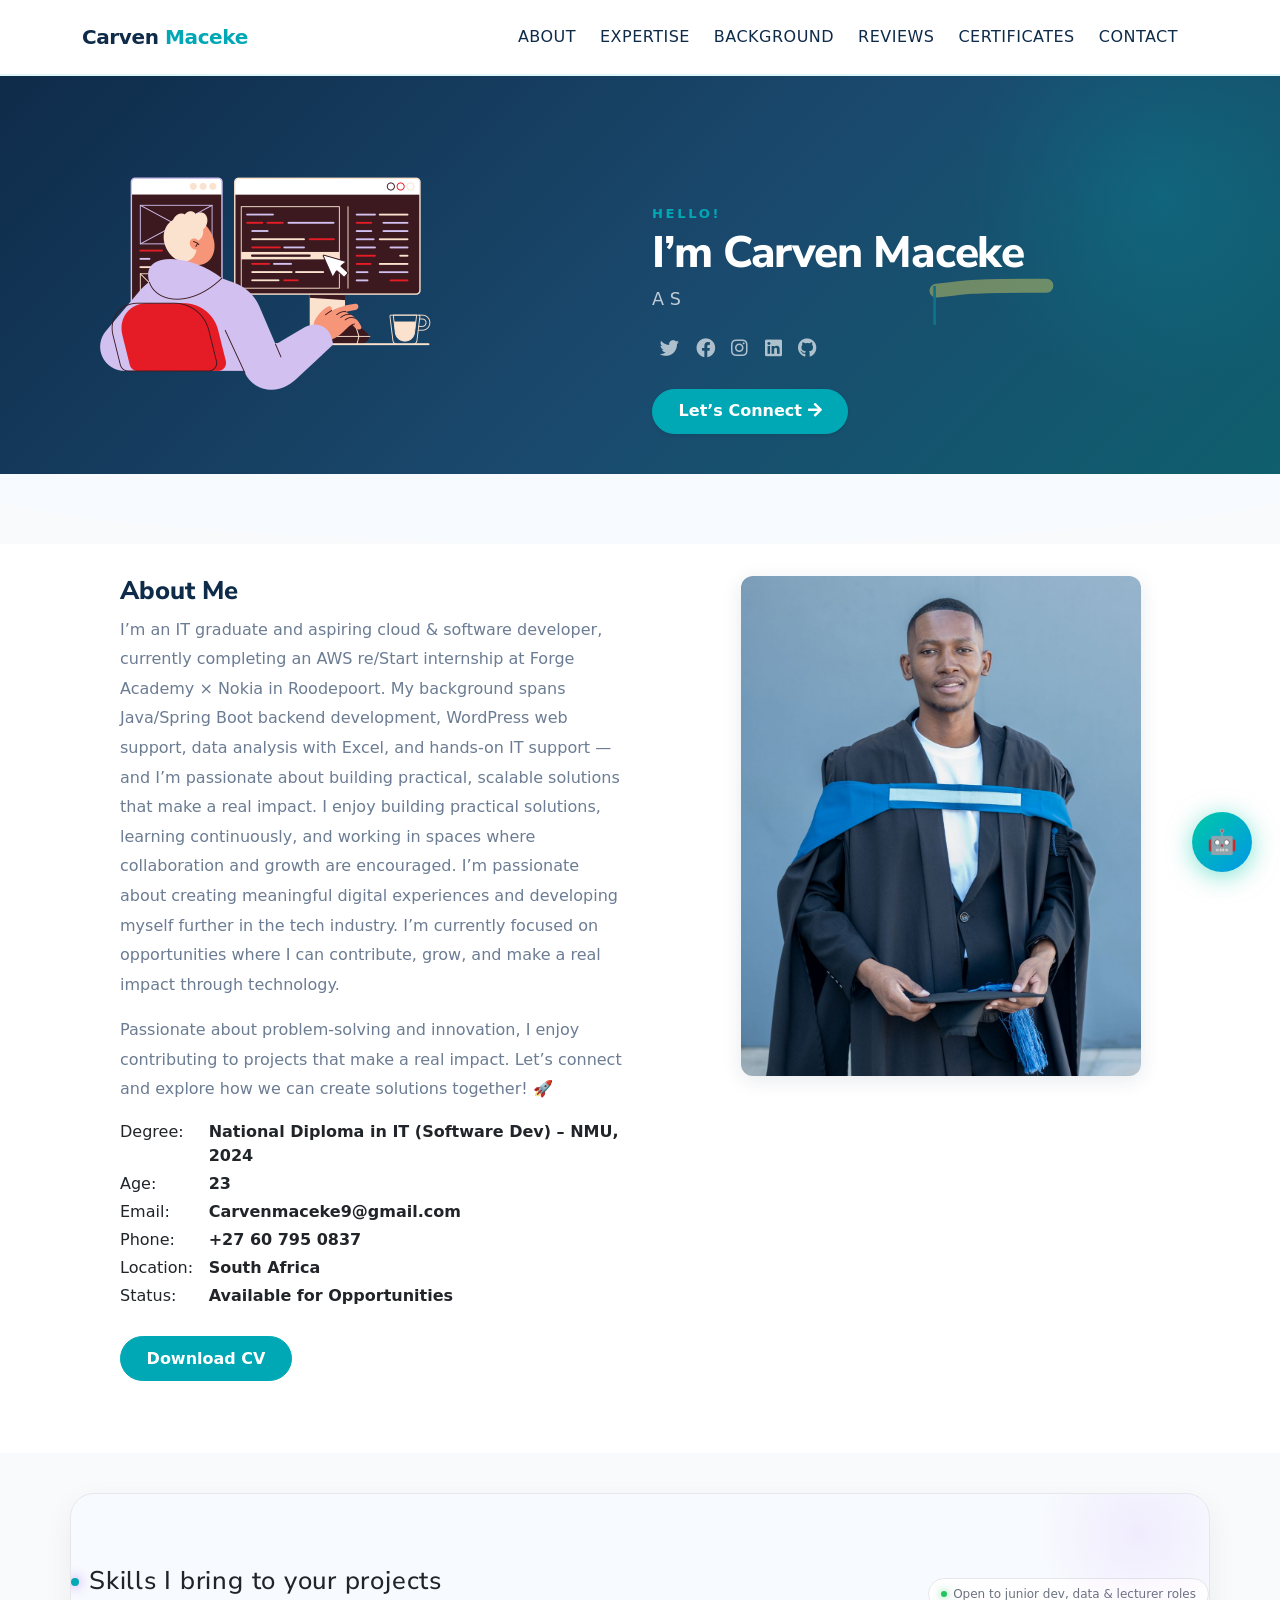
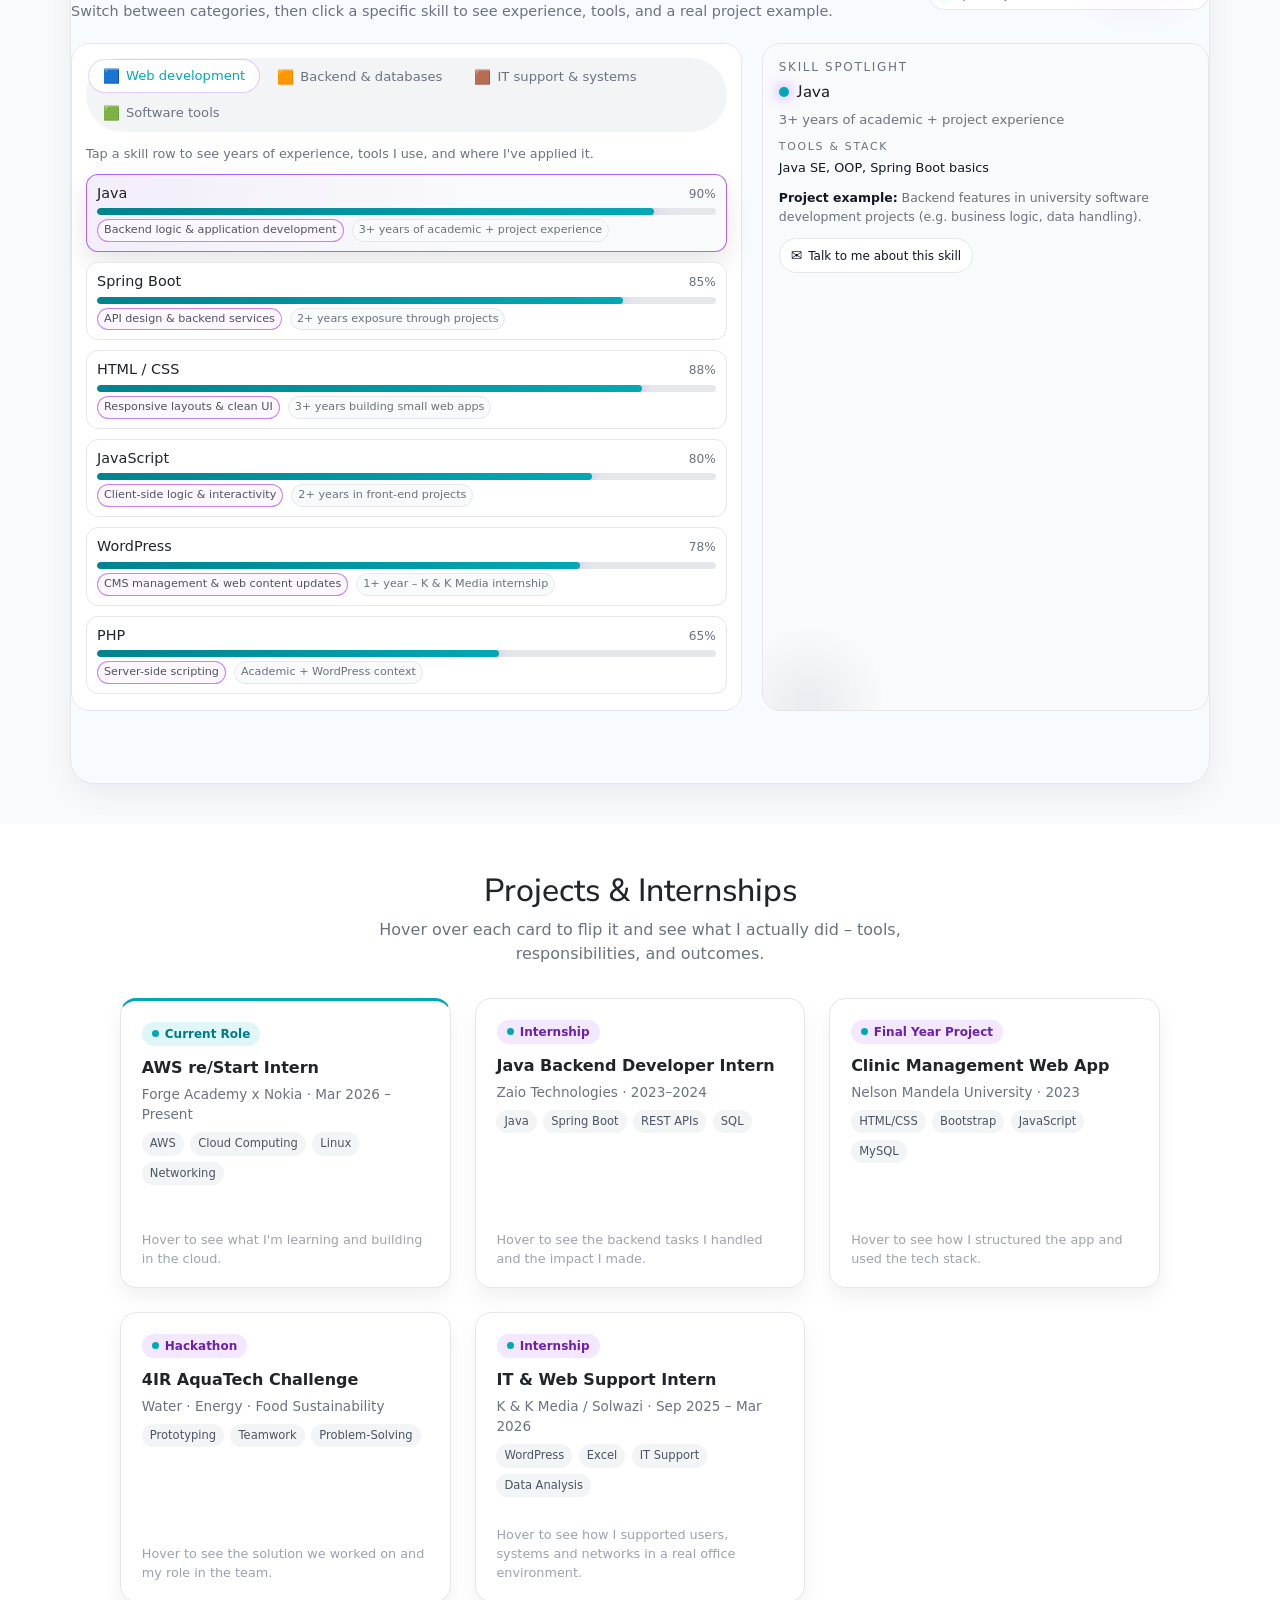
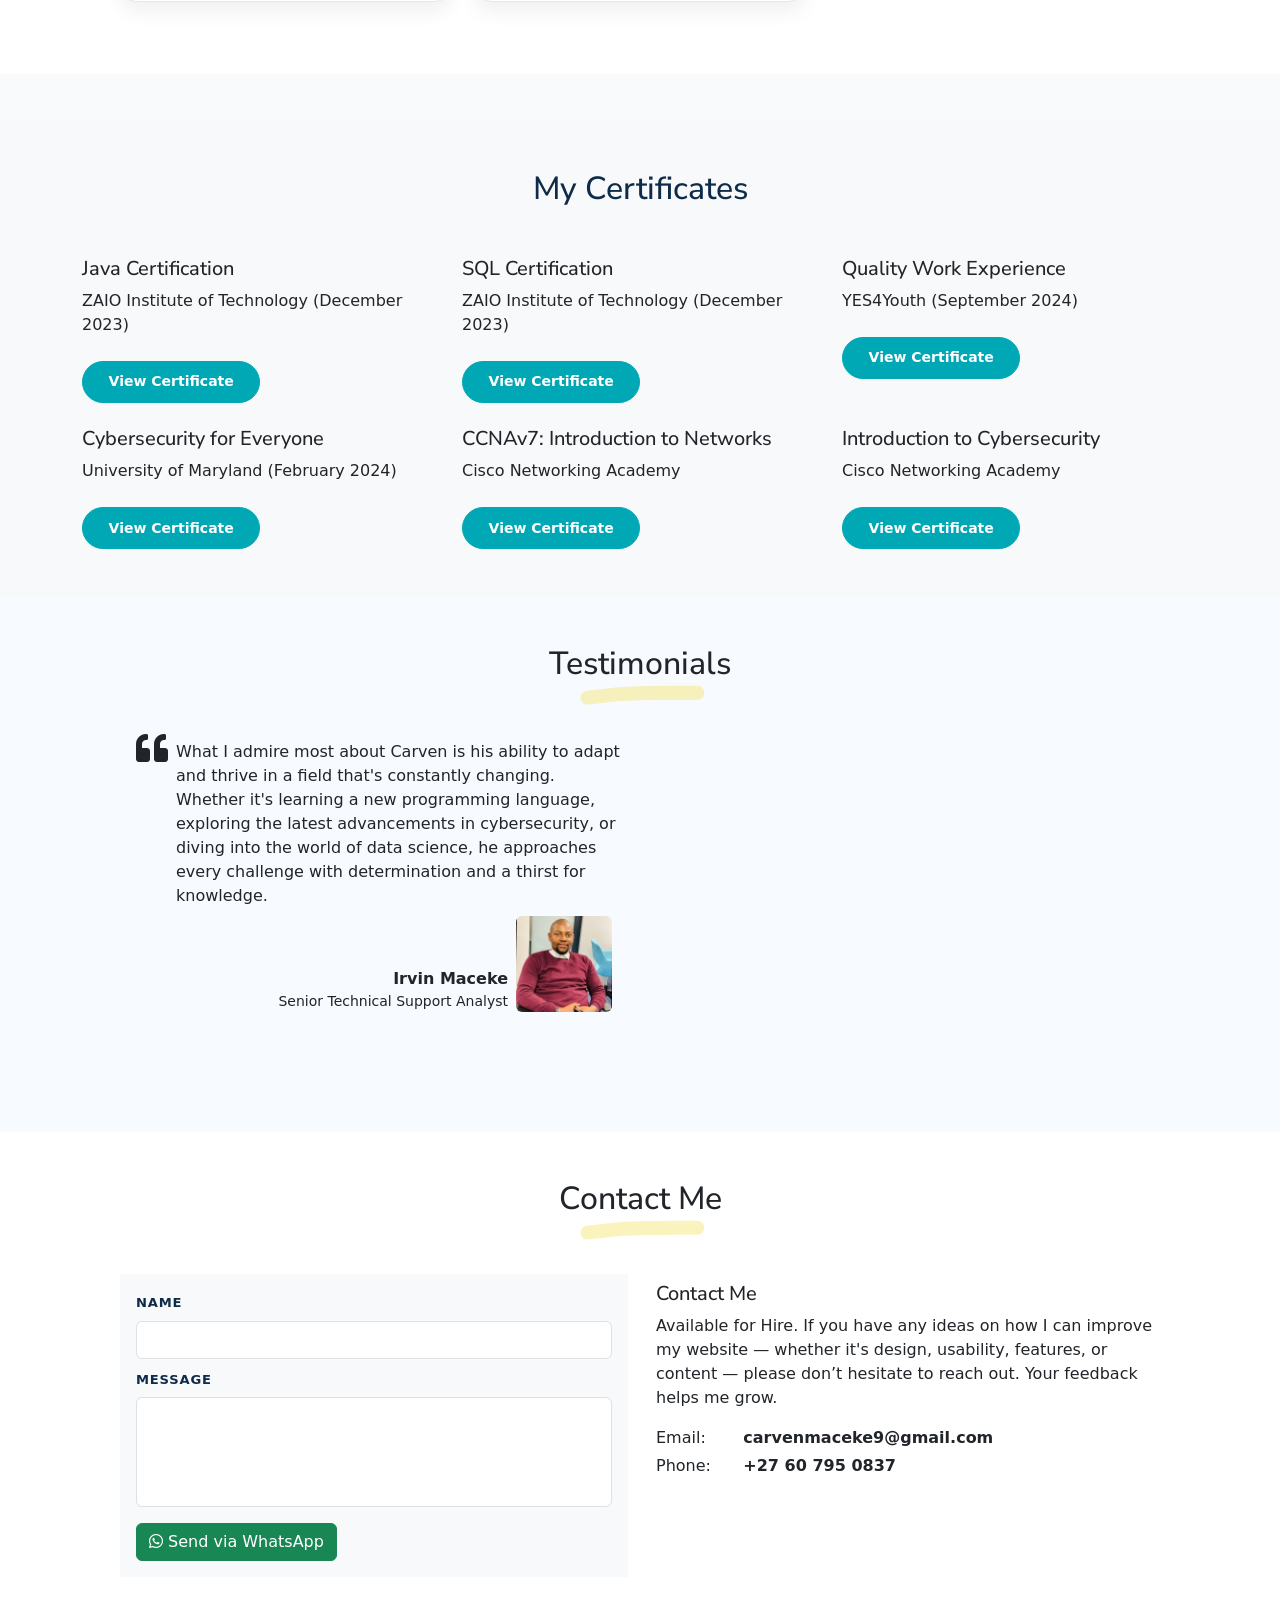
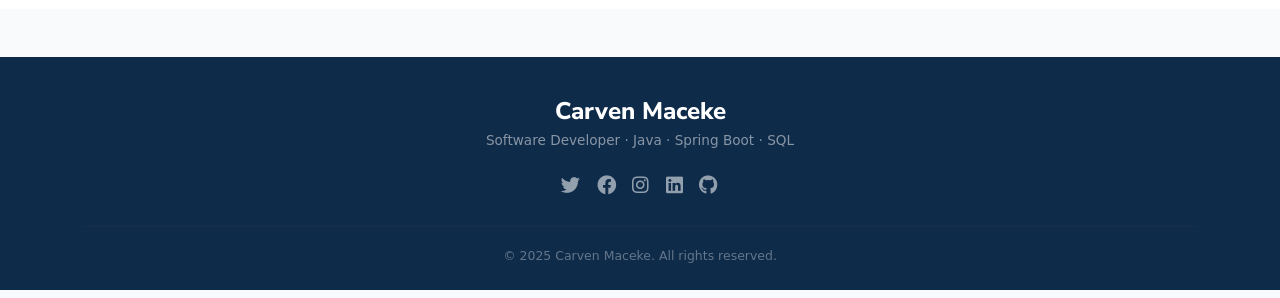
==== commit c8ea9b6a: "Update index.html" ====
--- a/index.html
+++ b/index.html
@@ -86,7 +86,7 @@
                   <li class="nav-item"><a class="nav-link" href="https://www.facebook.com/carven.axe.5" title="Facebook"><i class="fab fa-facebook"></i></a></li>
                   <li class="nav-item"><a class="nav-link" href="https://www.instagram.com/carven_sa15" title="Instagram"><i class="fab fa-instagram"></i></a></li>
                   <li class="nav-item"><a class="nav-link" href="https://www.linkedin.com/in/carven-maceke-a29985235" title="LinkedIn"><i class="fab fa-linkedin"></i></a></li>
-                  <li class="nav-item"><a class="nav-link" href="https://github.com/s224515837" title="GitHub" target="_blank" rel="noopener"><i class="fab fa-github"></i></a></li>
+                  <li class="nav-item"><a class="nav-link" href="https://github.com/Carvenmaceke" title="GitHub" target="_blank" rel="noopener"><i class="fab fa-github"></i></a></li>
                 </ul>
               </nav>
             </div>
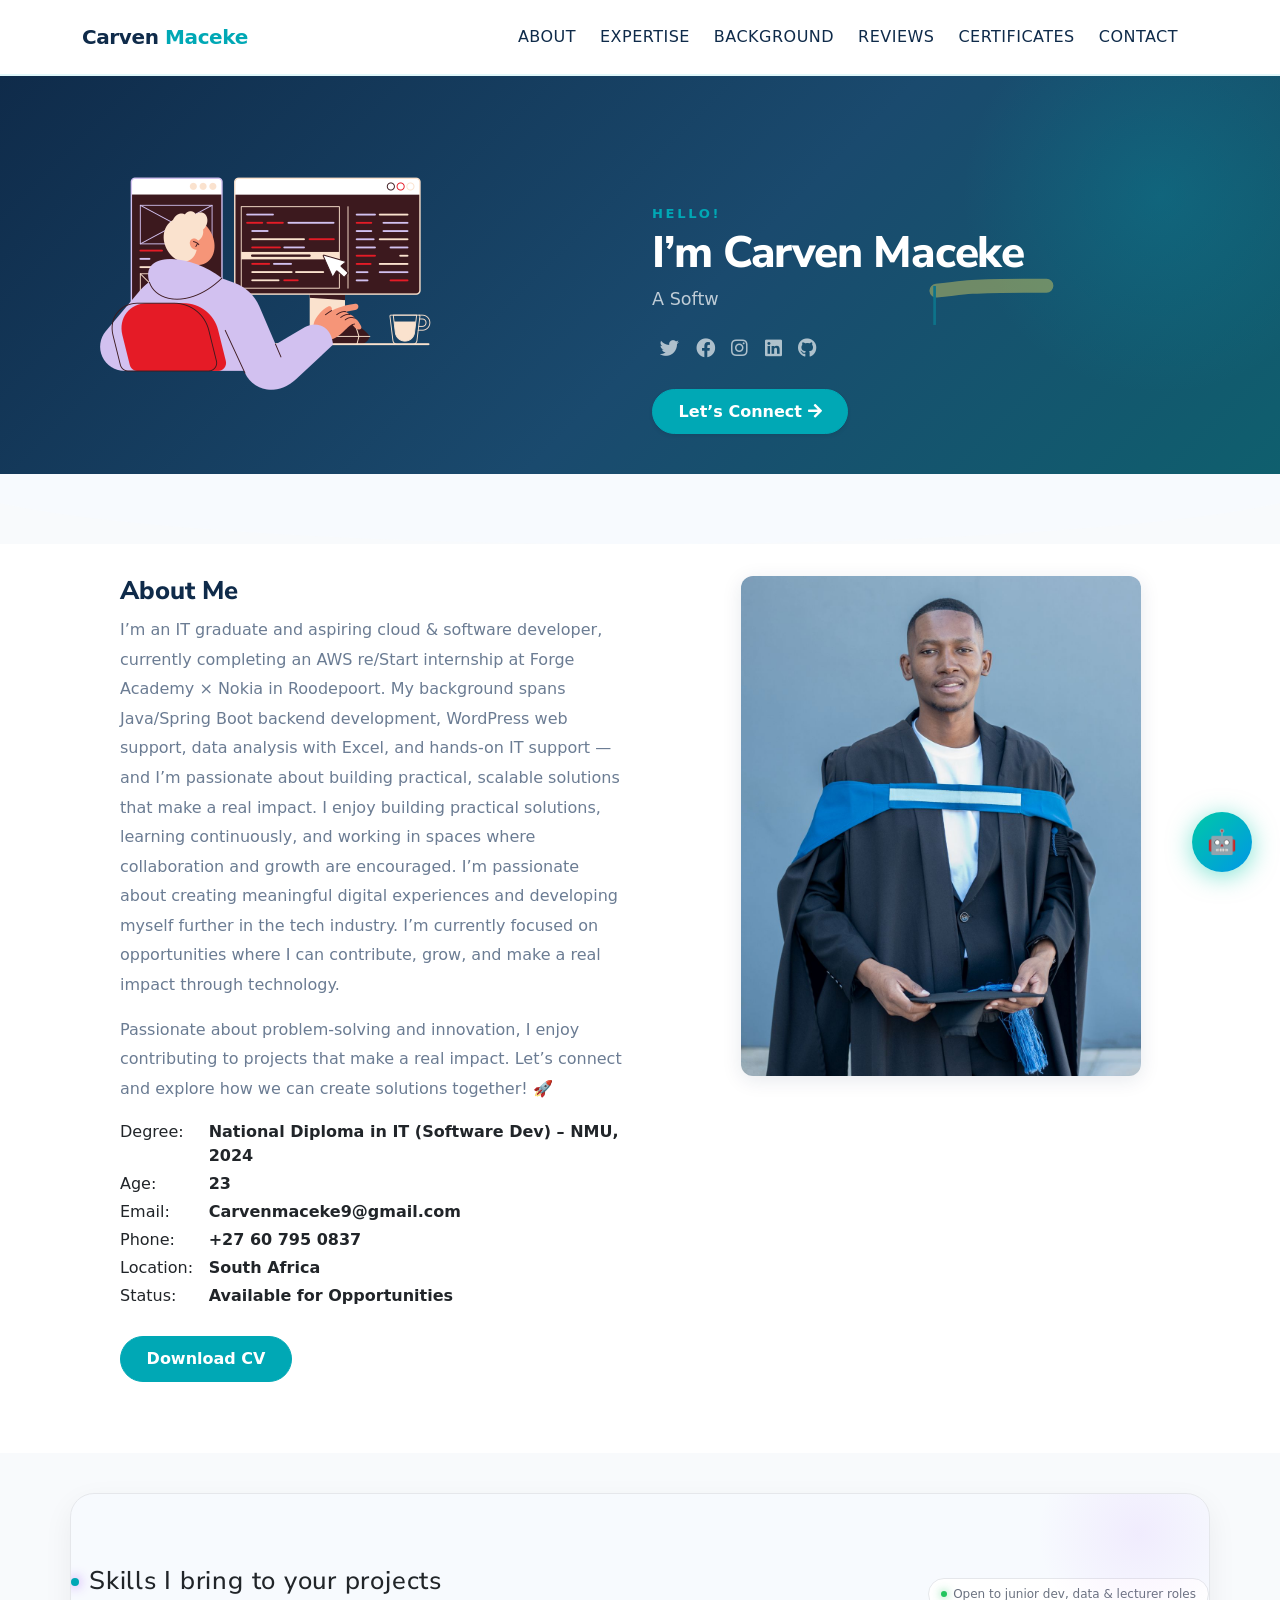
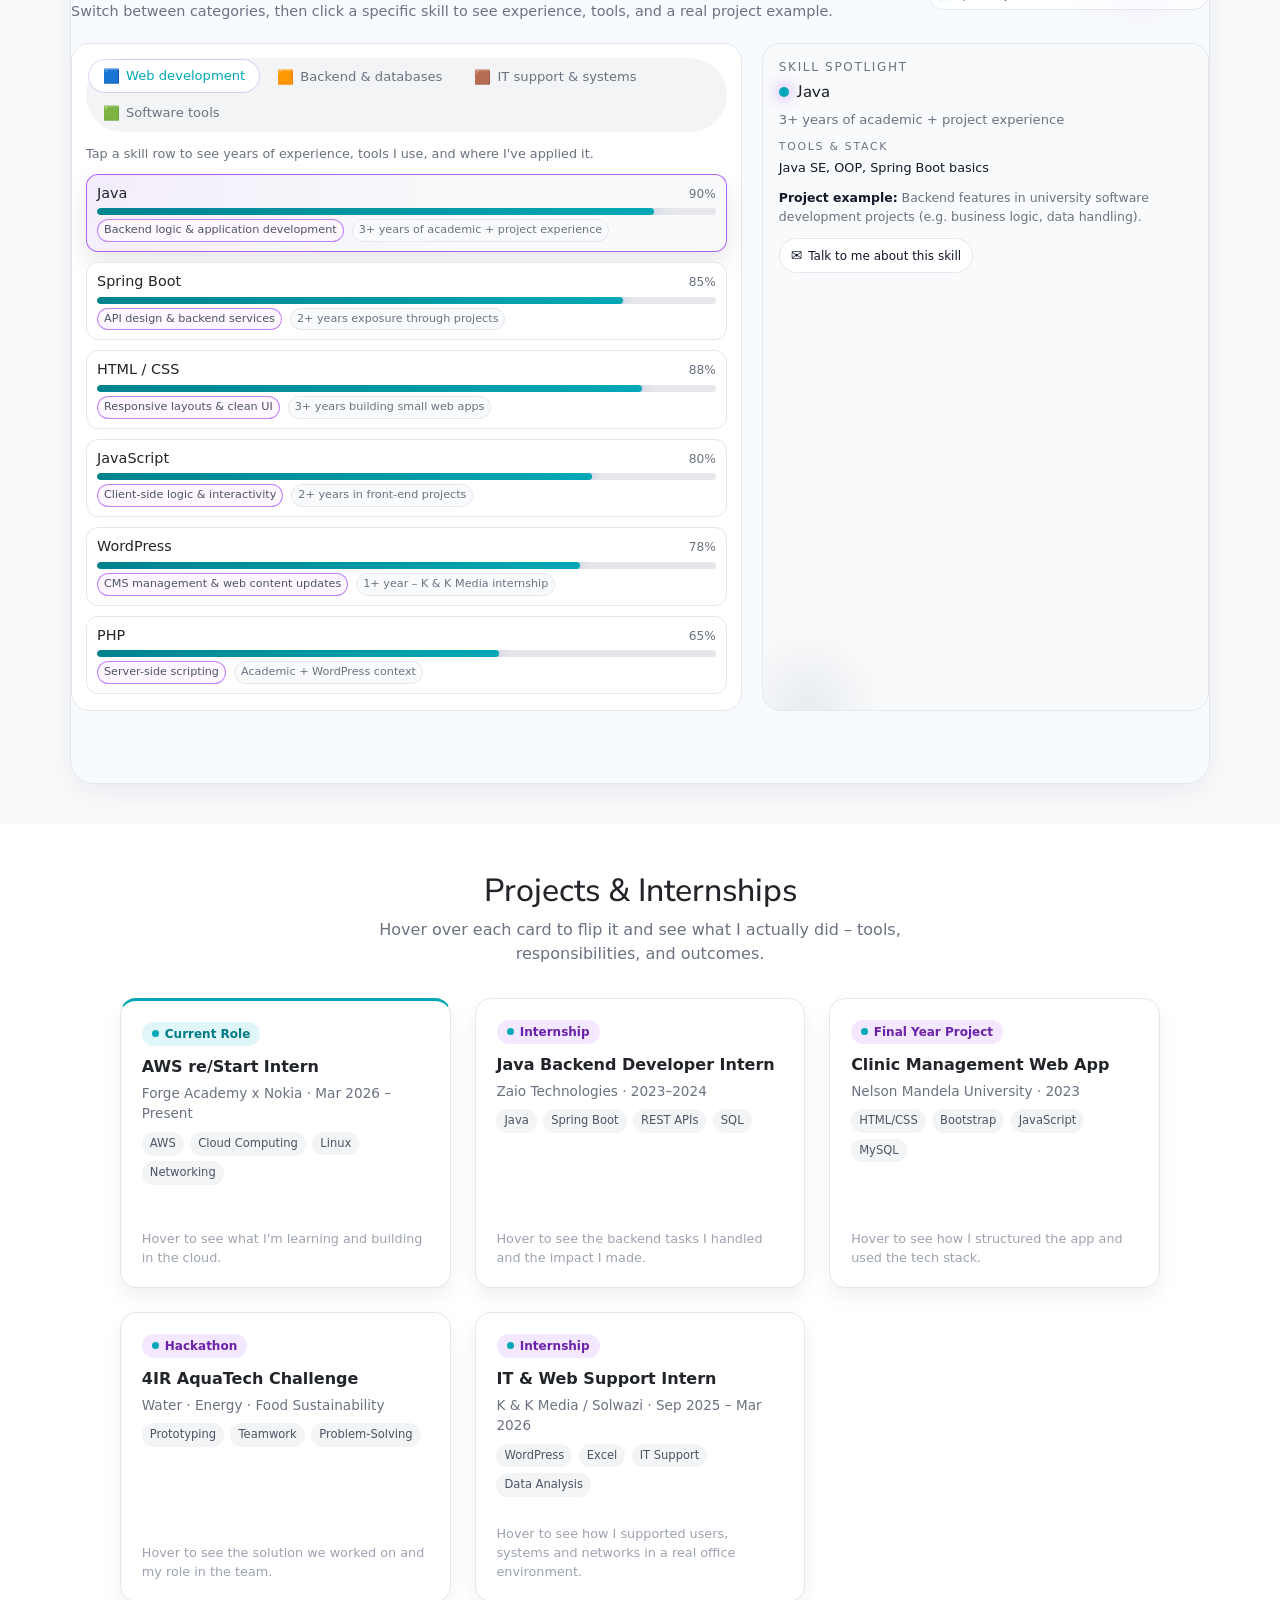
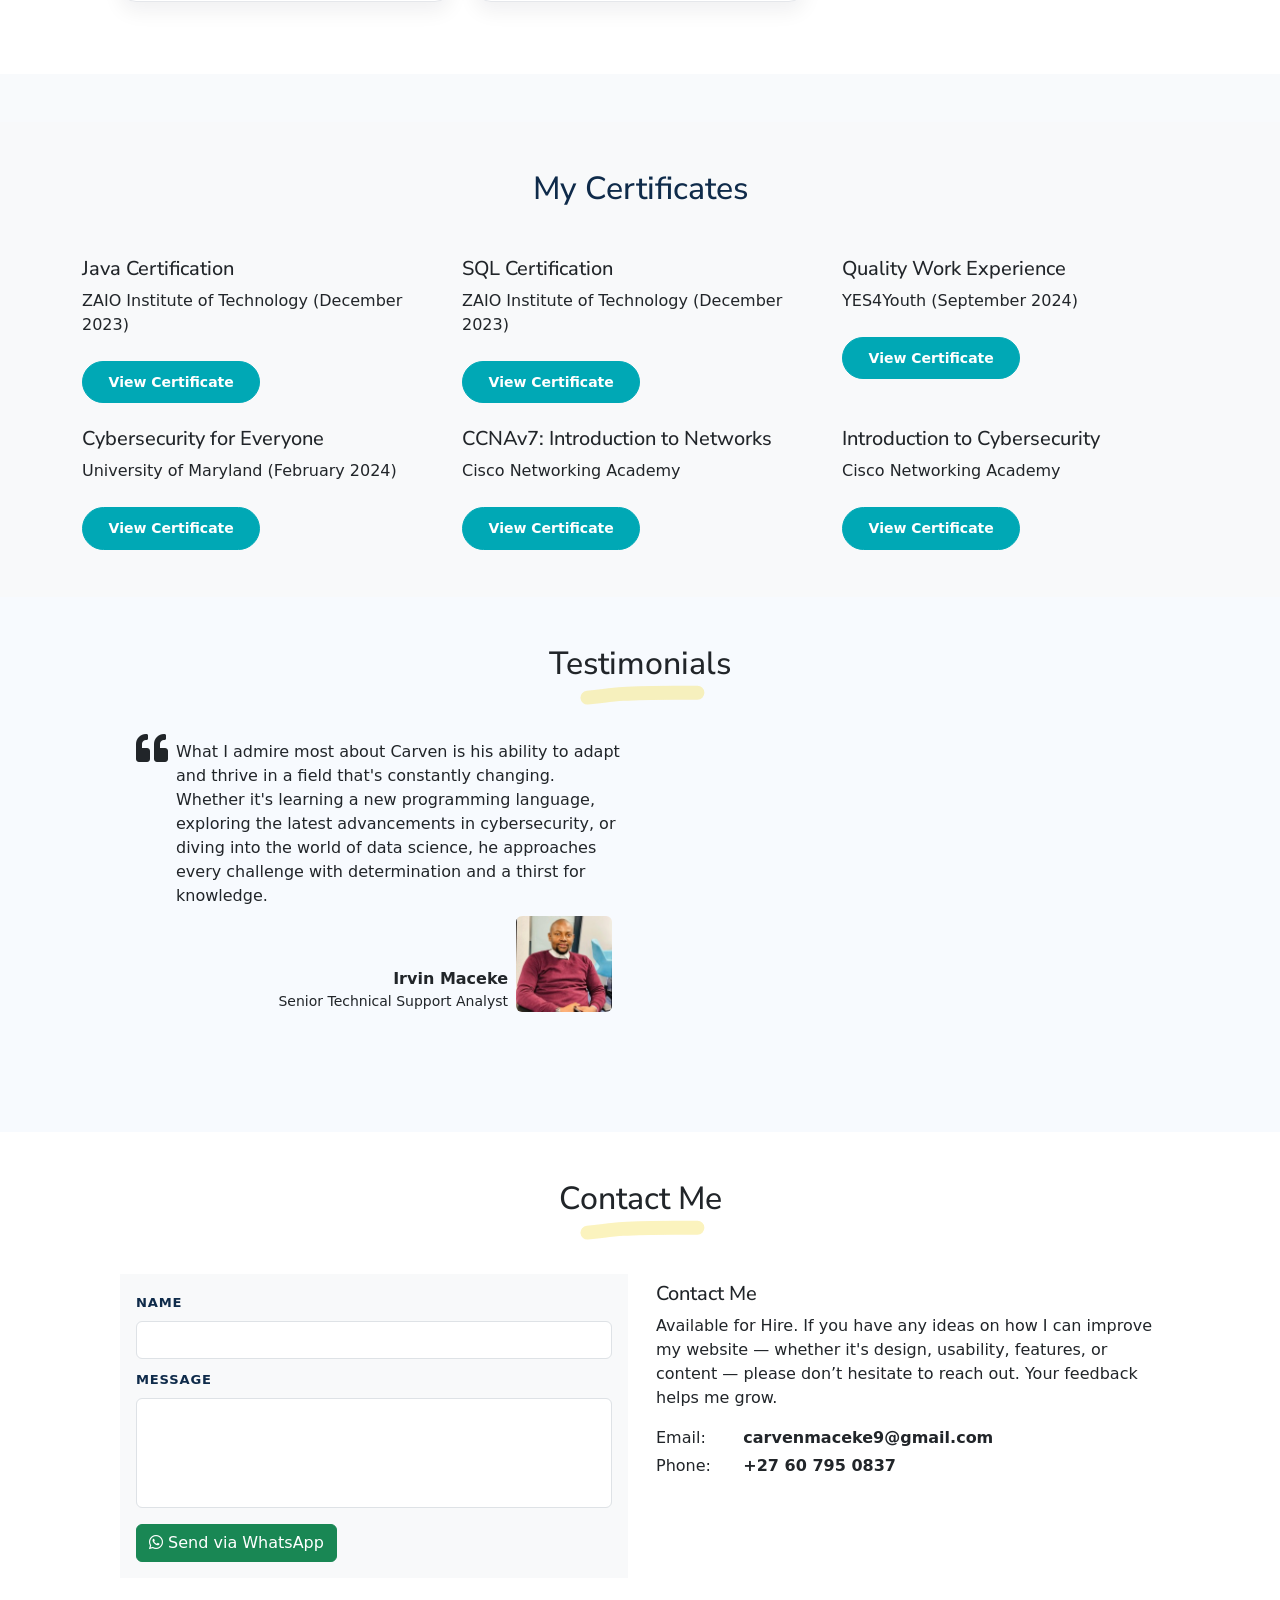
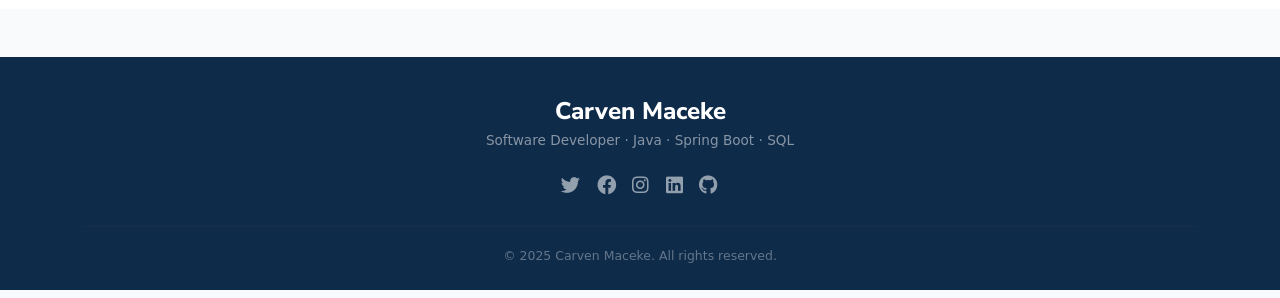
==== commit a22dcaab: "Document" ====
--- a/index.html
+++ b/index.html
@@ -1586,7 +1586,7 @@
         <div class="certificate-card">
           <h5>Java Certification</h5>
           <p>ZAIO Institute of Technology (December 2023)</p>
-          <a href=".vscode/JAVA.pdf" target="_blank" class="btn btn-primary btn-sm mt-2">View Certificate</a>
+          <a href="./.vscode/JAVA.pdf" target="_blank" class="btn btn-primary btn-sm mt-2">View Certificate</a>
         </div>
       </div>
 
@@ -1595,7 +1595,7 @@
         <div class="certificate-card">
           <h5>SQL Certification</h5>
           <p>ZAIO Institute of Technology (December 2023)</p>
-          <a href=".vscode/SQL.pdf" target="_blank" class="btn btn-primary btn-sm mt-2">View Certificate</a>
+          <a href="./.vscode/SQL.pdf" target="_blank" class="btn btn-primary btn-sm mt-2">View Certificate</a>
         </div>
       </div>
 
@@ -1604,7 +1604,7 @@
         <div class="certificate-card">
           <h5>Quality Work Experience</h5>
           <p>YES4Youth (September 2024)</p>
-          <a href=".vscode/SQL.pdf" target="_blank" class="btn btn-primary btn-sm mt-2">View Certificate</a>
+          <a href="./.vscode/SQL.pdf" target="_blank" class="btn btn-primary btn-sm mt-2">View Certificate</a>
         </div>
       </div>
 
@@ -1613,7 +1613,7 @@
         <div class="certificate-card">
           <h5>Cybersecurity for Everyone</h5>
           <p>University of Maryland (February 2024)</p>
-          <a href=".vscode/CyberSecurity.pdf" target="_blank" class="btn btn-primary btn-sm mt-2">View Certificate</a>
+          <a href="./.vscode/CyberSecurity.pdf" target="_blank" class="btn btn-primary btn-sm mt-2">View Certificate</a>
         </div>
       </div>
 
@@ -1622,7 +1622,7 @@
         <div class="certificate-card">
           <h5>CCNAv7: Introduction to Networks</h5>
           <p>Cisco Networking Academy</p>
-          <a href=".vscode/CCNA-_Introduction_to_Networks_certificate_s224515837-mandela-ac-za_e0857e0f-0dc4-4de0-b7c6-720e9db30509.pdf" target="_blank" class="btn btn-primary btn-sm mt-2">View Certificate</a>
+          <a href="./.vscode/CCNA-_Introduction_to_Networks_certificate_s224515837-mandela-ac-za_e0857e0f-0dc4-4de0-b7c6-720e9db30509.pdf" target="_blank" class="btn btn-primary btn-sm mt-2">View Certificate</a>
         </div>
       </div>
 
@@ -1631,7 +1631,7 @@
         <div class="certificate-card">
           <h5>Introduction to Cybersecurity</h5>
           <p>Cisco Networking Academy</p>
-          <a href=".vscode/Introduction_to_Cybersecurity_certificate_s224515837-mandela-ac-za_1f9839bc-1f89-4222-b869-ed5cd5427ef2.pdf" target="_blank" class="btn btn-primary btn-sm mt-2">View Certificate</a>
+          <a href="./.vscode/Introduction_to_Cybersecurity_certificate_s224515837-mandela-ac-za_1f9839bc-1f89-4222-b869-ed5cd5427ef2.pdf" target="_blank" class="btn btn-primary btn-sm mt-2">View Certificate</a>
         </div>
       </div>
 
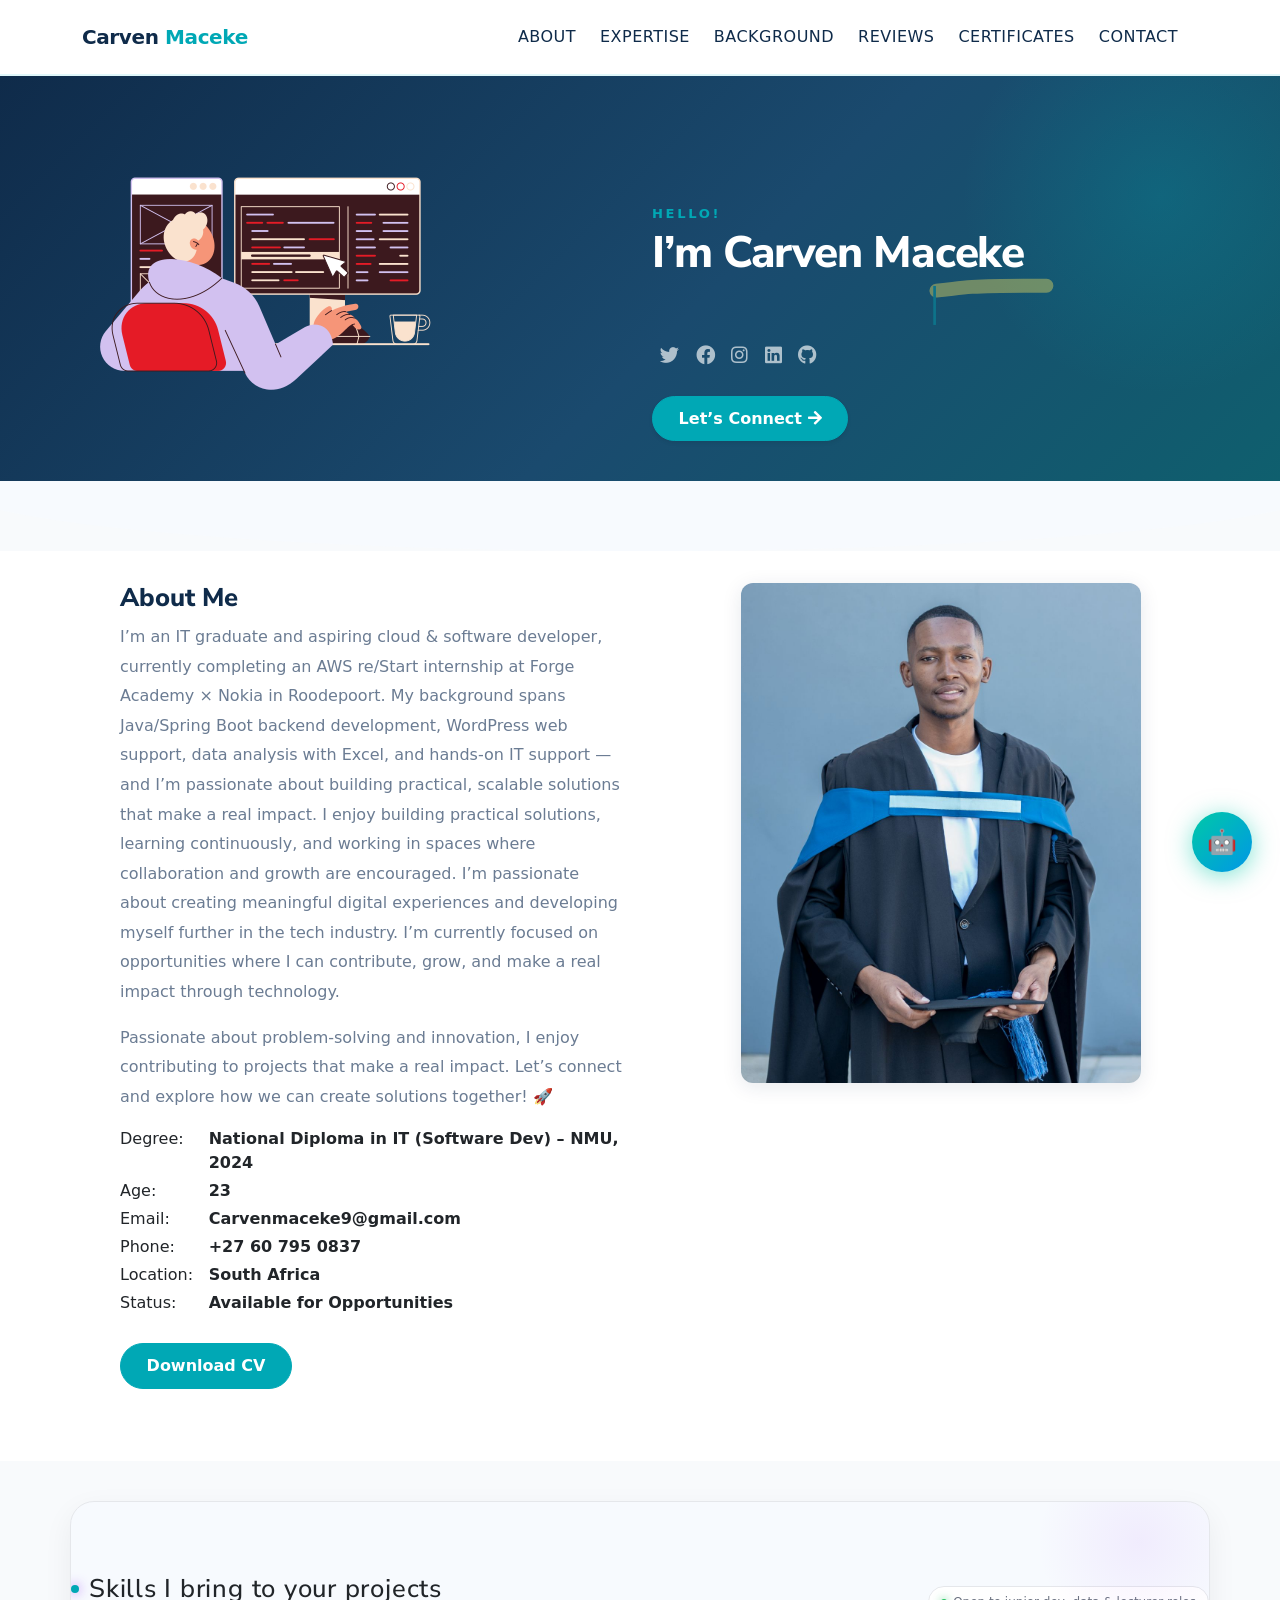
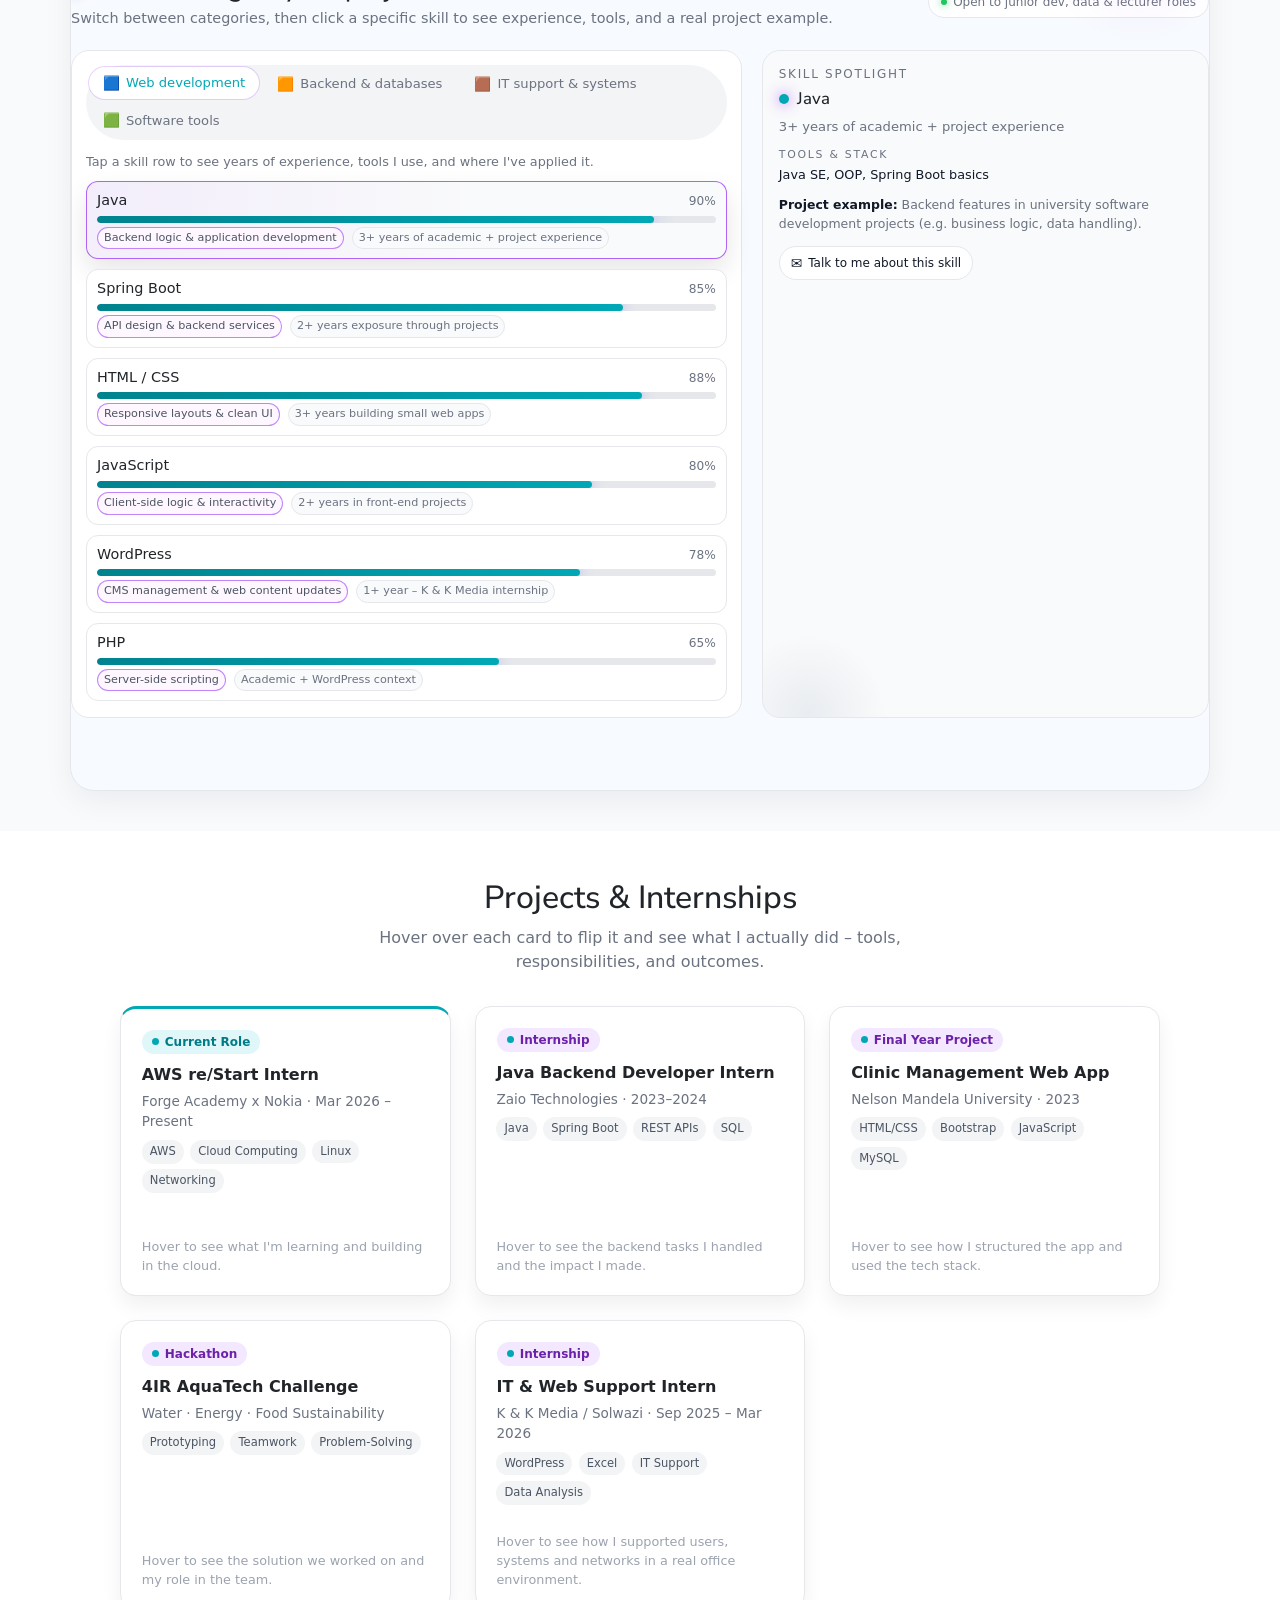
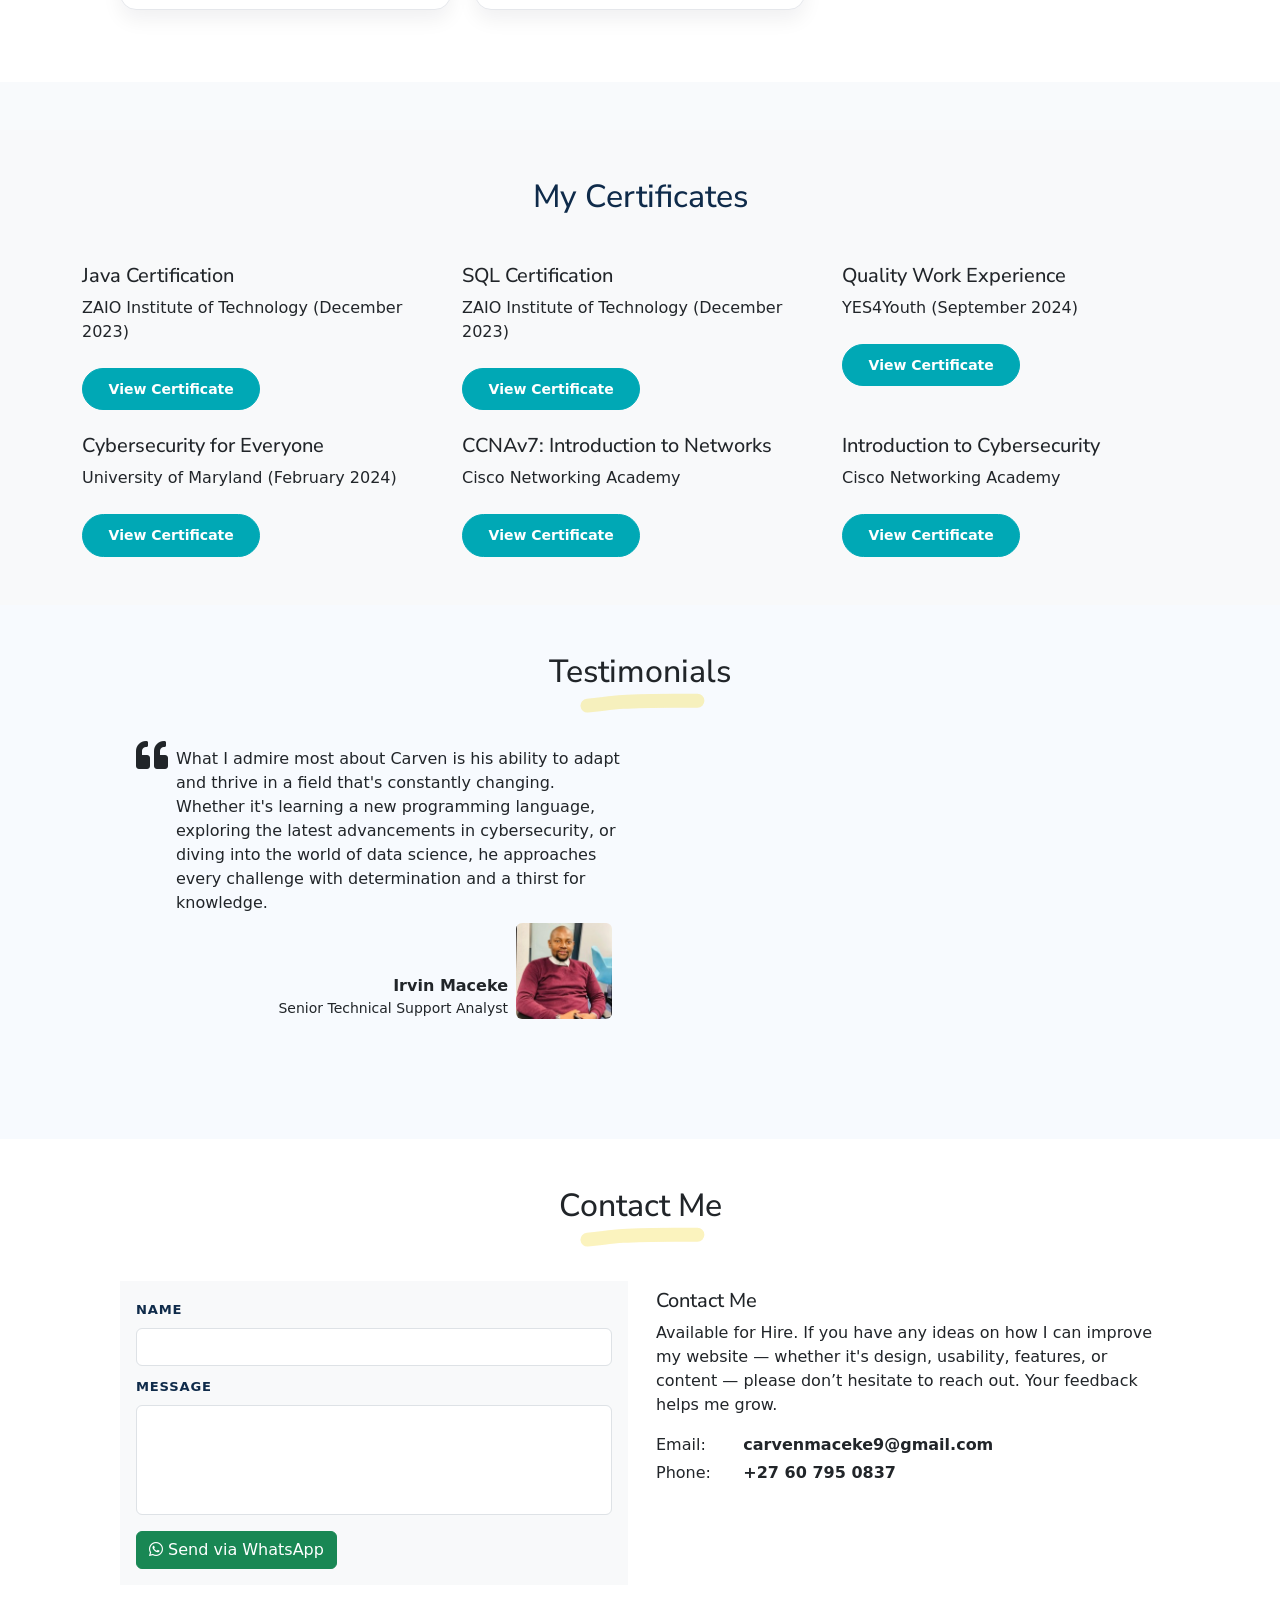
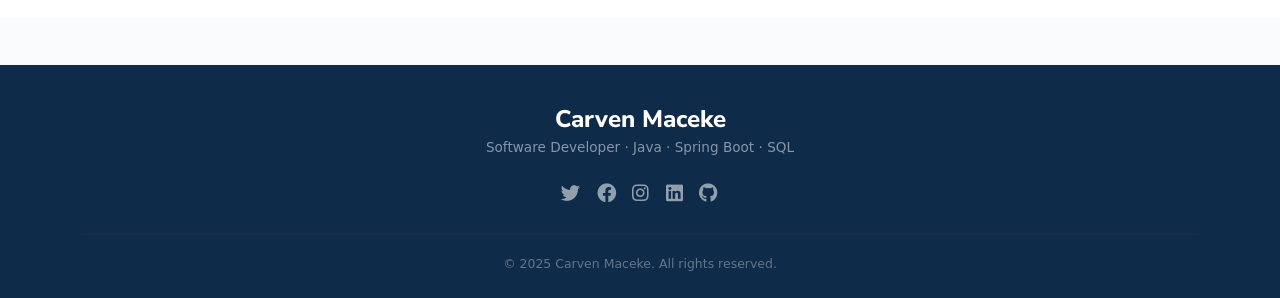
==== commit c0f0c336: "Update index.html" ====
--- a/index.html
+++ b/index.html
@@ -1586,7 +1586,7 @@
         <div class="certificate-card">
           <h5>Java Certification</h5>
           <p>ZAIO Institute of Technology (December 2023)</p>
-          <a href="./.vscode/JAVA.pdf" target="_blank" class="btn btn-primary btn-sm mt-2">View Certificate</a>
+          <a href="/.vscode/JAVA.pdf" target="_blank" class="btn btn-primary btn-sm mt-2">View Certificate</a>
         </div>
       </div>
 
@@ -1595,7 +1595,7 @@
         <div class="certificate-card">
           <h5>SQL Certification</h5>
           <p>ZAIO Institute of Technology (December 2023)</p>
-          <a href="./.vscode/SQL.pdf" target="_blank" class="btn btn-primary btn-sm mt-2">View Certificate</a>
+          <a href="/.vscode/SQL.pdf" target="_blank" class="btn btn-primary btn-sm mt-2">View Certificate</a>
         </div>
       </div>
 
@@ -1604,7 +1604,7 @@
         <div class="certificate-card">
           <h5>Quality Work Experience</h5>
           <p>YES4Youth (September 2024)</p>
-          <a href="./.vscode/SQL.pdf" target="_blank" class="btn btn-primary btn-sm mt-2">View Certificate</a>
+          <a href="/.vscode/SQL.pdf" target="_blank" class="btn btn-primary btn-sm mt-2">View Certificate</a>
         </div>
       </div>
 
@@ -1613,7 +1613,7 @@
         <div class="certificate-card">
           <h5>Cybersecurity for Everyone</h5>
           <p>University of Maryland (February 2024)</p>
-          <a href="./.vscode/CyberSecurity.pdf" target="_blank" class="btn btn-primary btn-sm mt-2">View Certificate</a>
+          <a href="/.vscode/CyberSecurity.pdf" target="_blank" class="btn btn-primary btn-sm mt-2">View Certificate</a>
         </div>
       </div>
 
@@ -1622,7 +1622,7 @@
         <div class="certificate-card">
           <h5>CCNAv7: Introduction to Networks</h5>
           <p>Cisco Networking Academy</p>
-          <a href="./.vscode/CCNA-_Introduction_to_Networks_certificate_s224515837-mandela-ac-za_e0857e0f-0dc4-4de0-b7c6-720e9db30509.pdf" target="_blank" class="btn btn-primary btn-sm mt-2">View Certificate</a>
+          <a href="/.vscode/CCNA-_Introduction_to_Networks_certificate_s224515837-mandela-ac-za_e0857e0f-0dc4-4de0-b7c6-720e9db30509.pdf" target="_blank" class="btn btn-primary btn-sm mt-2">View Certificate</a>
         </div>
       </div>
 
@@ -1631,7 +1631,7 @@
         <div class="certificate-card">
           <h5>Introduction to Cybersecurity</h5>
           <p>Cisco Networking Academy</p>
-          <a href="./.vscode/Introduction_to_Cybersecurity_certificate_s224515837-mandela-ac-za_1f9839bc-1f89-4222-b869-ed5cd5427ef2.pdf" target="_blank" class="btn btn-primary btn-sm mt-2">View Certificate</a>
+          <a href="/.vscode/Introduction_to_Cybersecurity_certificate_s224515837-mandela-ac-za_1f9839bc-1f89-4222-b869-ed5cd5427ef2.pdf" target="_blank" class="btn btn-primary btn-sm mt-2">View Certificate</a>
         </div>
       </div>
 
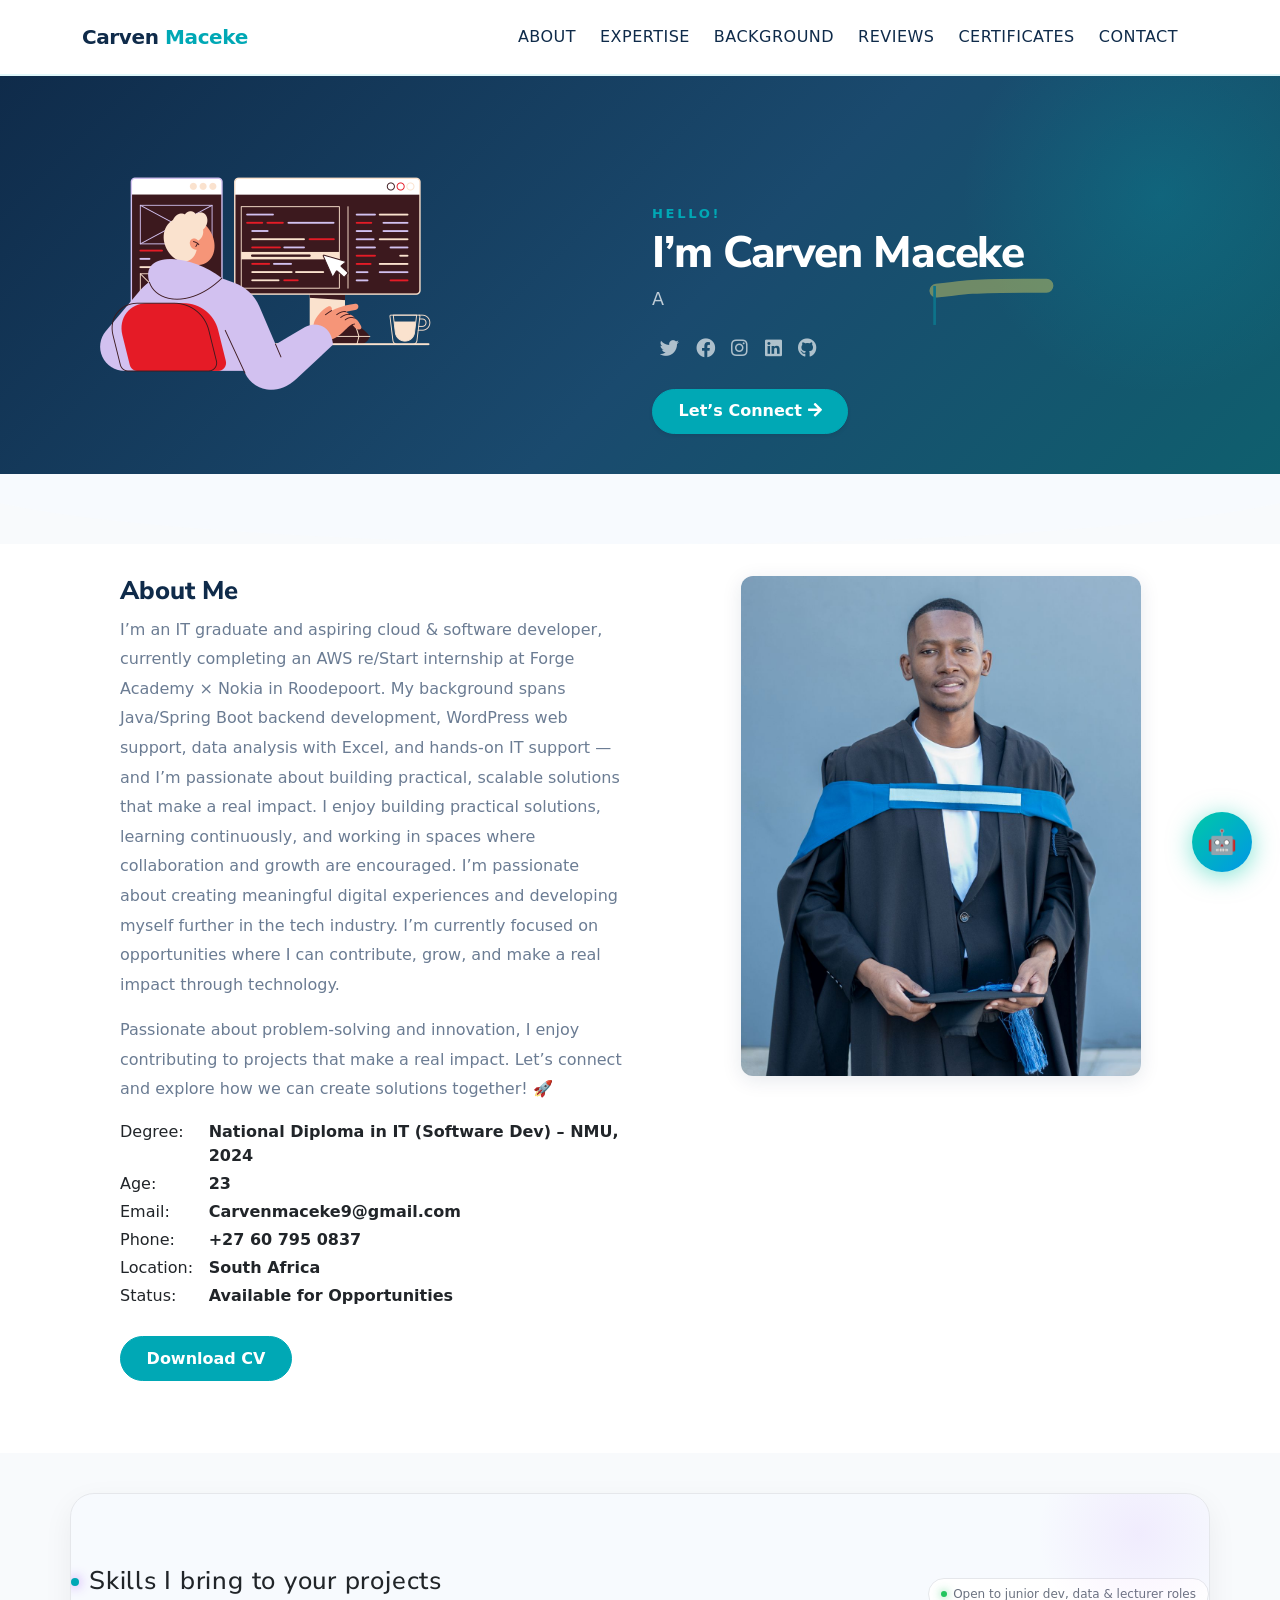
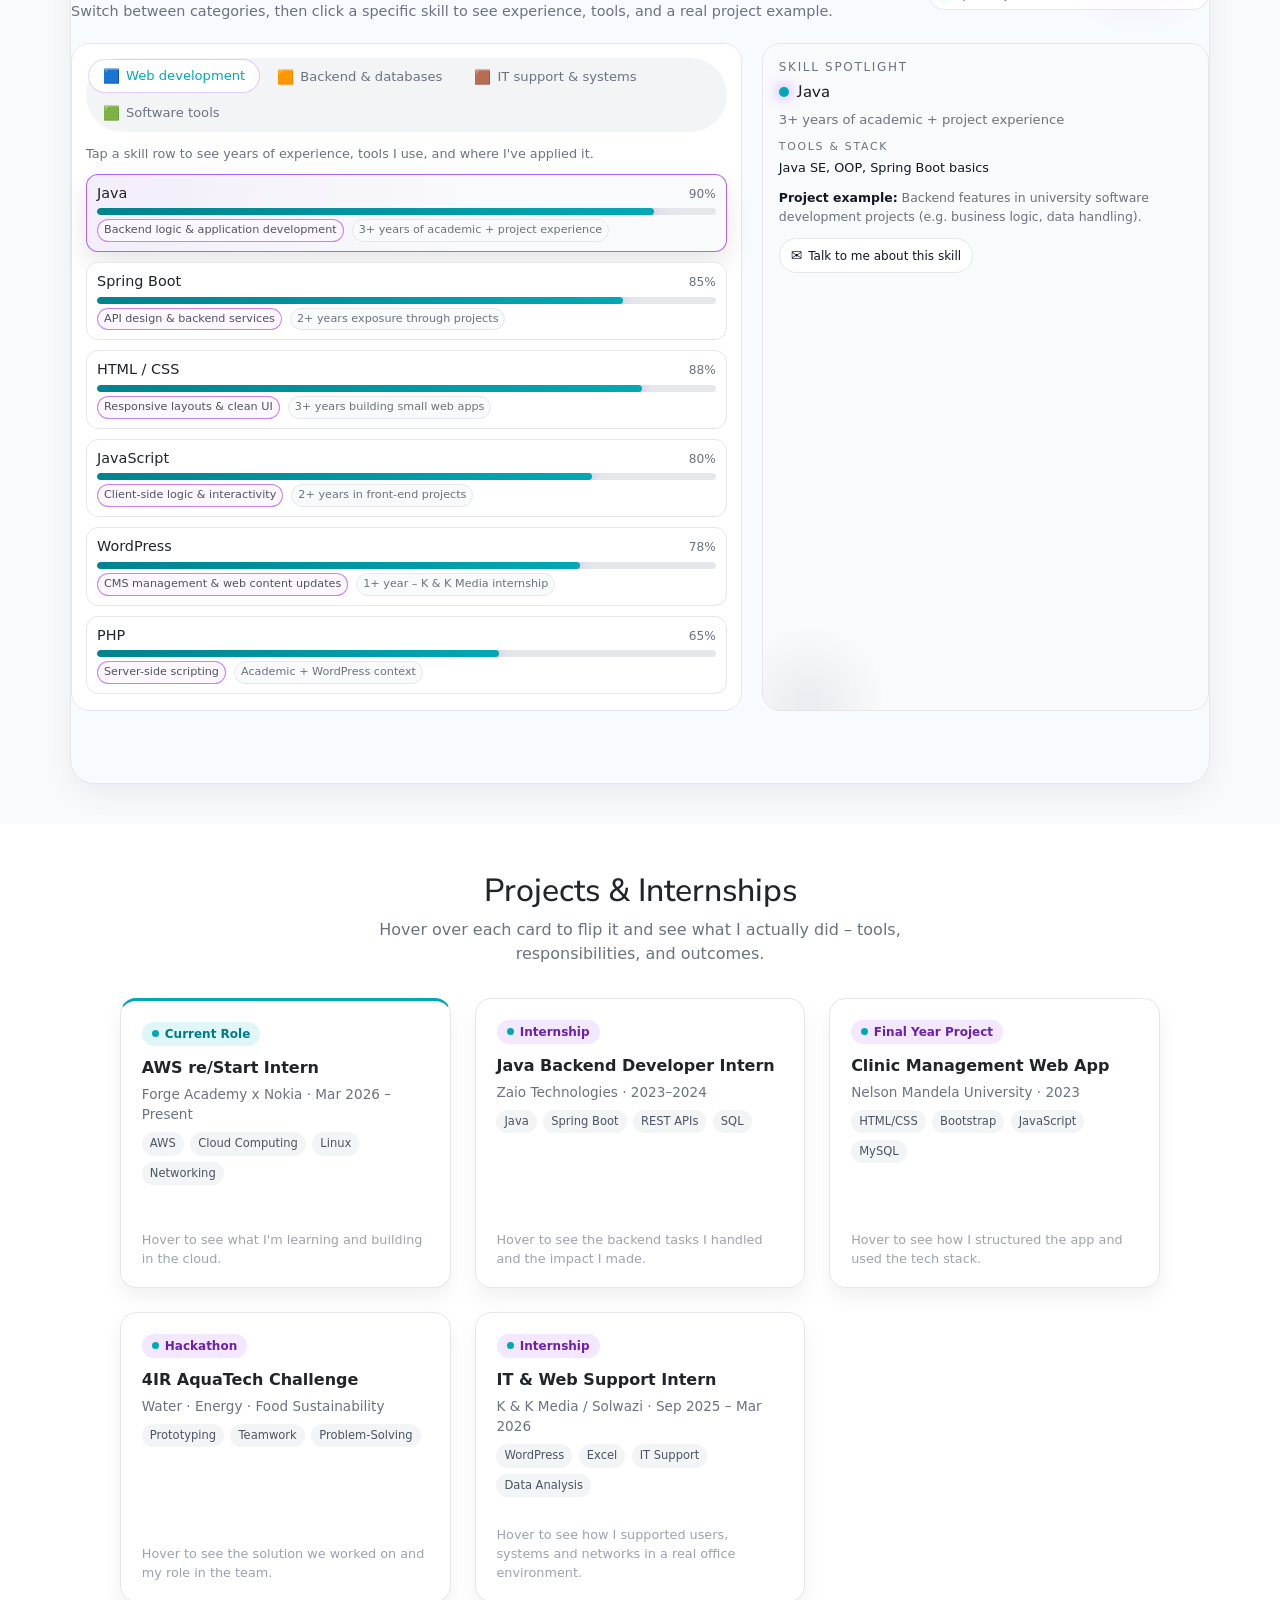
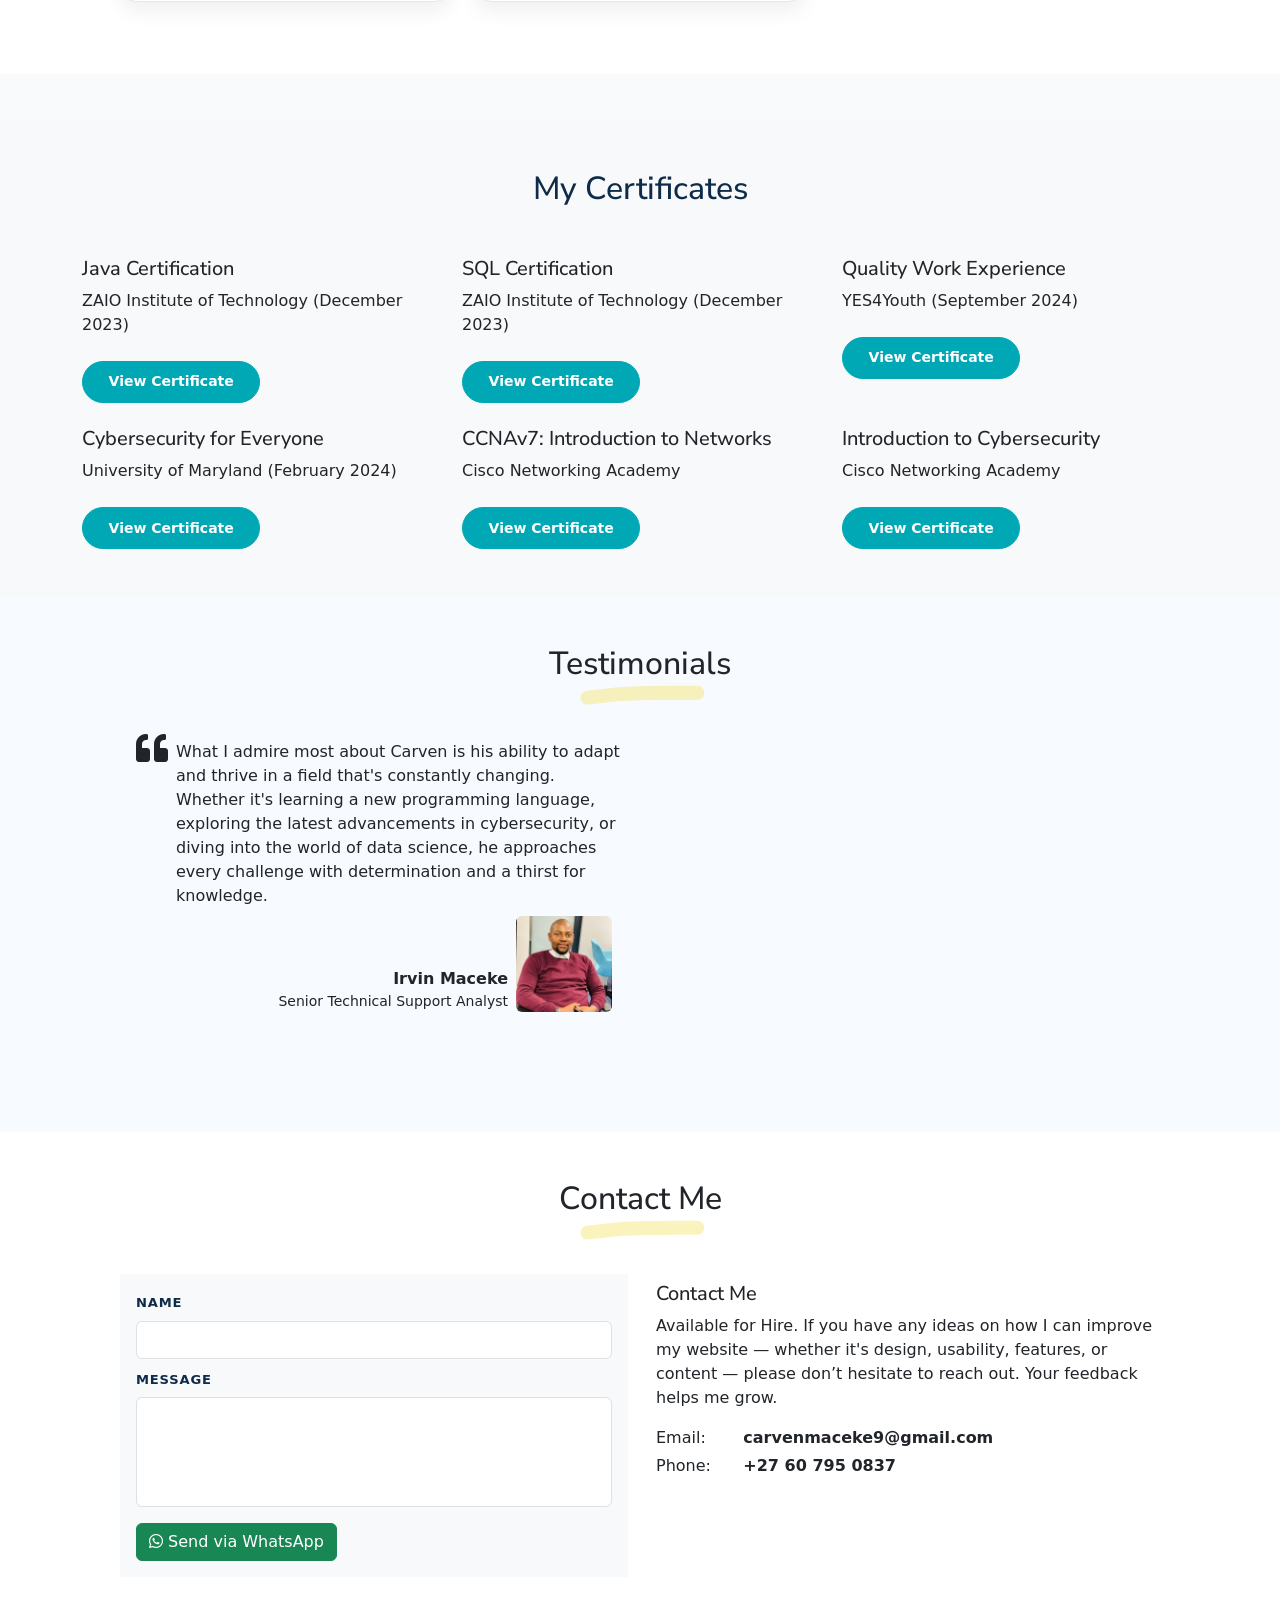
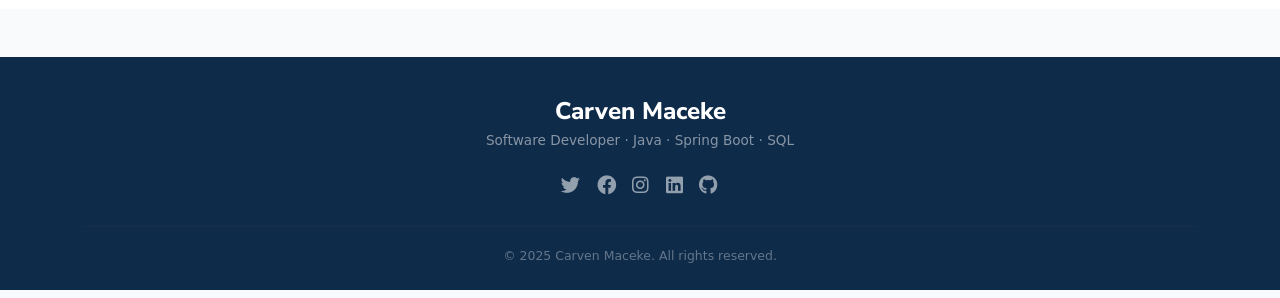
==== commit 768bbc5a: "Fix certificate path issue and create a certificate folder (6a09e575a874aa049c283193)" ====
--- a/index.html
+++ b/index.html
@@ -1586,7 +1586,7 @@
         <div class="certificate-card">
           <h5>Java Certification</h5>
           <p>ZAIO Institute of Technology (December 2023)</p>
-          <a href="/.vscode/JAVA.pdf" target="_blank" class="btn btn-primary btn-sm mt-2">View Certificate</a>
+          <a href="/certificates/JAVA.pdf" target="_blank" class="btn btn-primary btn-sm mt-2">View Certificate</a>
         </div>
       </div>
 
@@ -1595,7 +1595,7 @@
         <div class="certificate-card">
           <h5>SQL Certification</h5>
           <p>ZAIO Institute of Technology (December 2023)</p>
-          <a href="/.vscode/SQL.pdf" target="_blank" class="btn btn-primary btn-sm mt-2">View Certificate</a>
+          <a href="/certificates/SQL.pdf" target="_blank" class="btn btn-primary btn-sm mt-2">View Certificate</a>
         </div>
       </div>
 
@@ -1604,7 +1604,7 @@
         <div class="certificate-card">
           <h5>Quality Work Experience</h5>
           <p>YES4Youth (September 2024)</p>
-          <a href="/.vscode/SQL.pdf" target="_blank" class="btn btn-primary btn-sm mt-2">View Certificate</a>
+          <a href="/certificates/QualityWorkExperience.pdf" target="_blank" class="btn btn-primary btn-sm mt-2">View Certificate</a>
         </div>
       </div>
 
@@ -1613,7 +1613,7 @@
         <div class="certificate-card">
           <h5>Cybersecurity for Everyone</h5>
           <p>University of Maryland (February 2024)</p>
-          <a href="/.vscode/CyberSecurity.pdf" target="_blank" class="btn btn-primary btn-sm mt-2">View Certificate</a>
+          <a href="/certificates/CyberSecurity.pdf" target="_blank" class="btn btn-primary btn-sm mt-2">View Certificate</a>
         </div>
       </div>
 
@@ -1622,7 +1622,7 @@
         <div class="certificate-card">
           <h5>CCNAv7: Introduction to Networks</h5>
           <p>Cisco Networking Academy</p>
-          <a href="/.vscode/CCNA-_Introduction_to_Networks_certificate_s224515837-mandela-ac-za_e0857e0f-0dc4-4de0-b7c6-720e9db30509.pdf" target="_blank" class="btn btn-primary btn-sm mt-2">View Certificate</a>
+          <a href="/certificates/CCNA-Introduction_to_Networks.pdf" target="_blank" class="btn btn-primary btn-sm mt-2">View Certificate</a>
         </div>
       </div>
 
@@ -1631,7 +1631,7 @@
         <div class="certificate-card">
           <h5>Introduction to Cybersecurity</h5>
           <p>Cisco Networking Academy</p>
-          <a href="/.vscode/Introduction_to_Cybersecurity_certificate_s224515837-mandela-ac-za_1f9839bc-1f89-4222-b869-ed5cd5427ef2.pdf" target="_blank" class="btn btn-primary btn-sm mt-2">View Certificate</a>
+          <a href="/certificates/Introduction_to_Cybersecurity.pdf" target="_blank" class="btn btn-primary btn-sm mt-2">View Certificate</a>
         </div>
       </div>
 
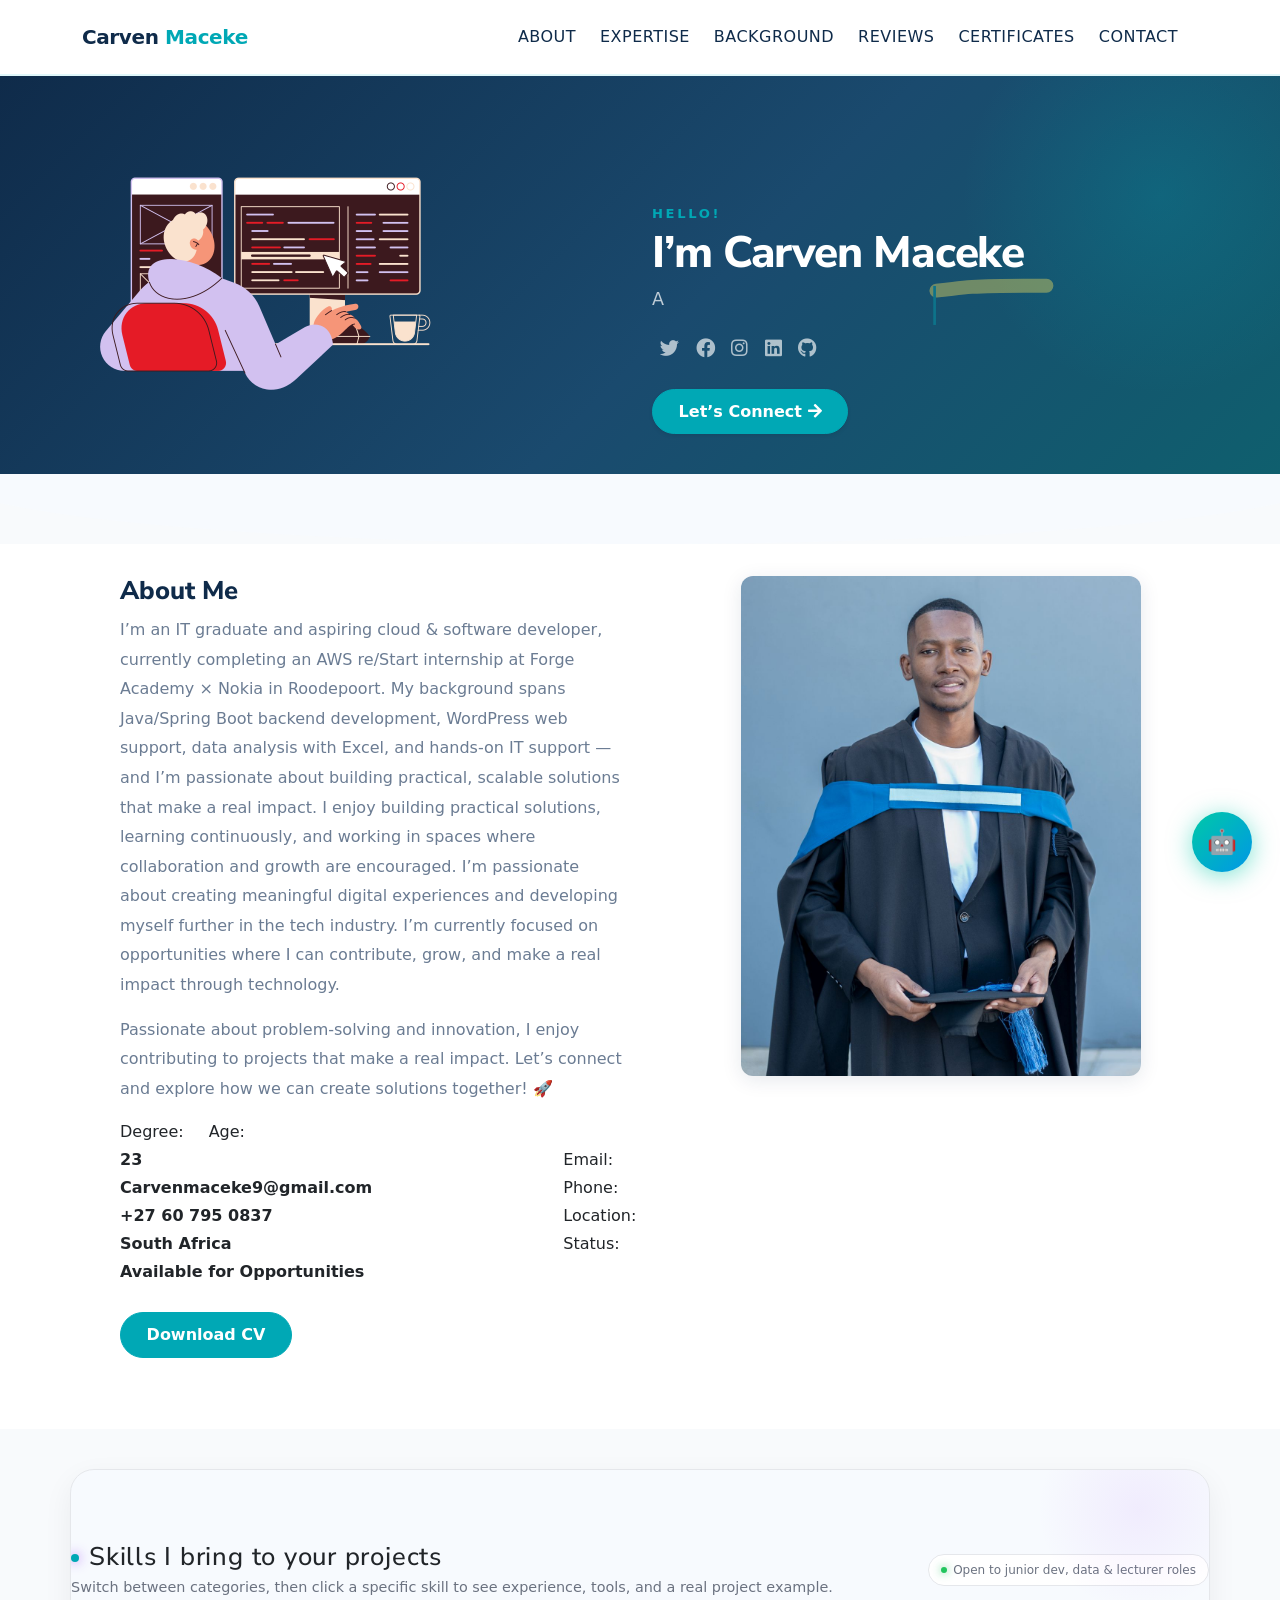
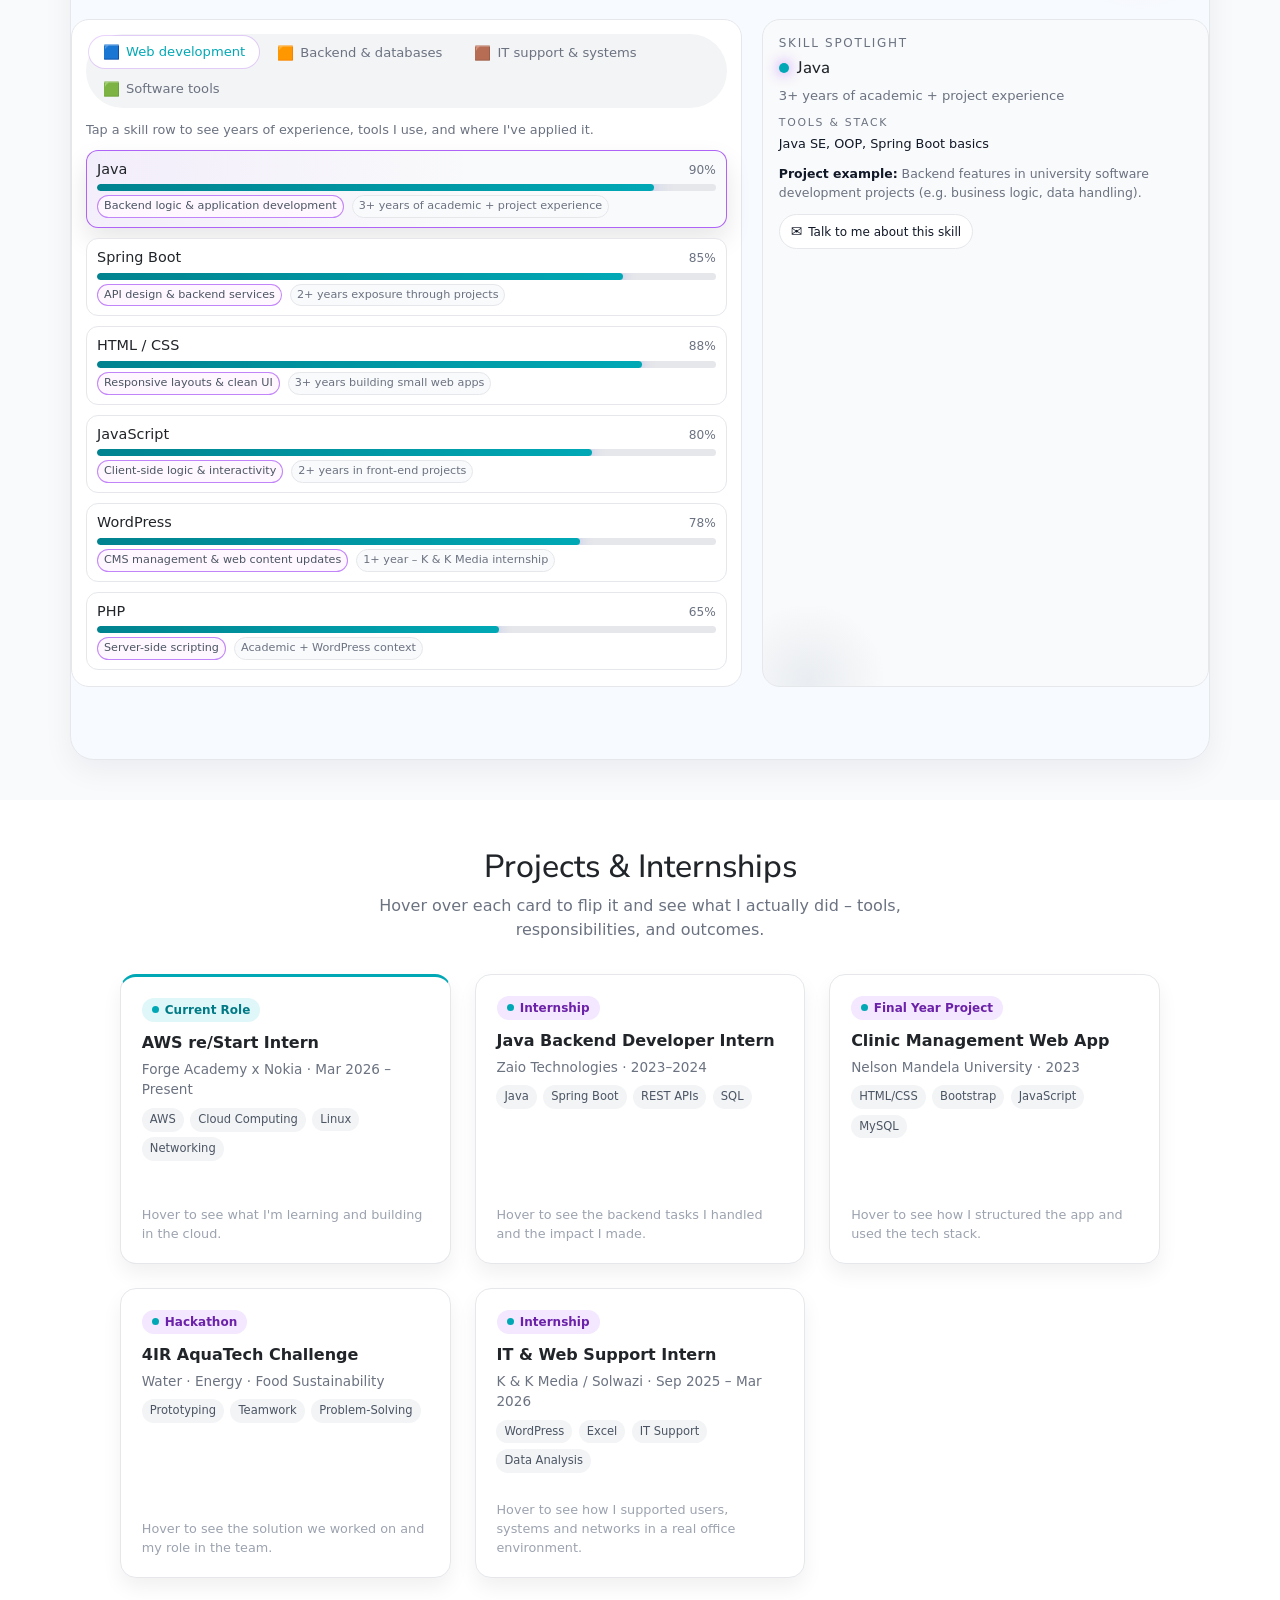
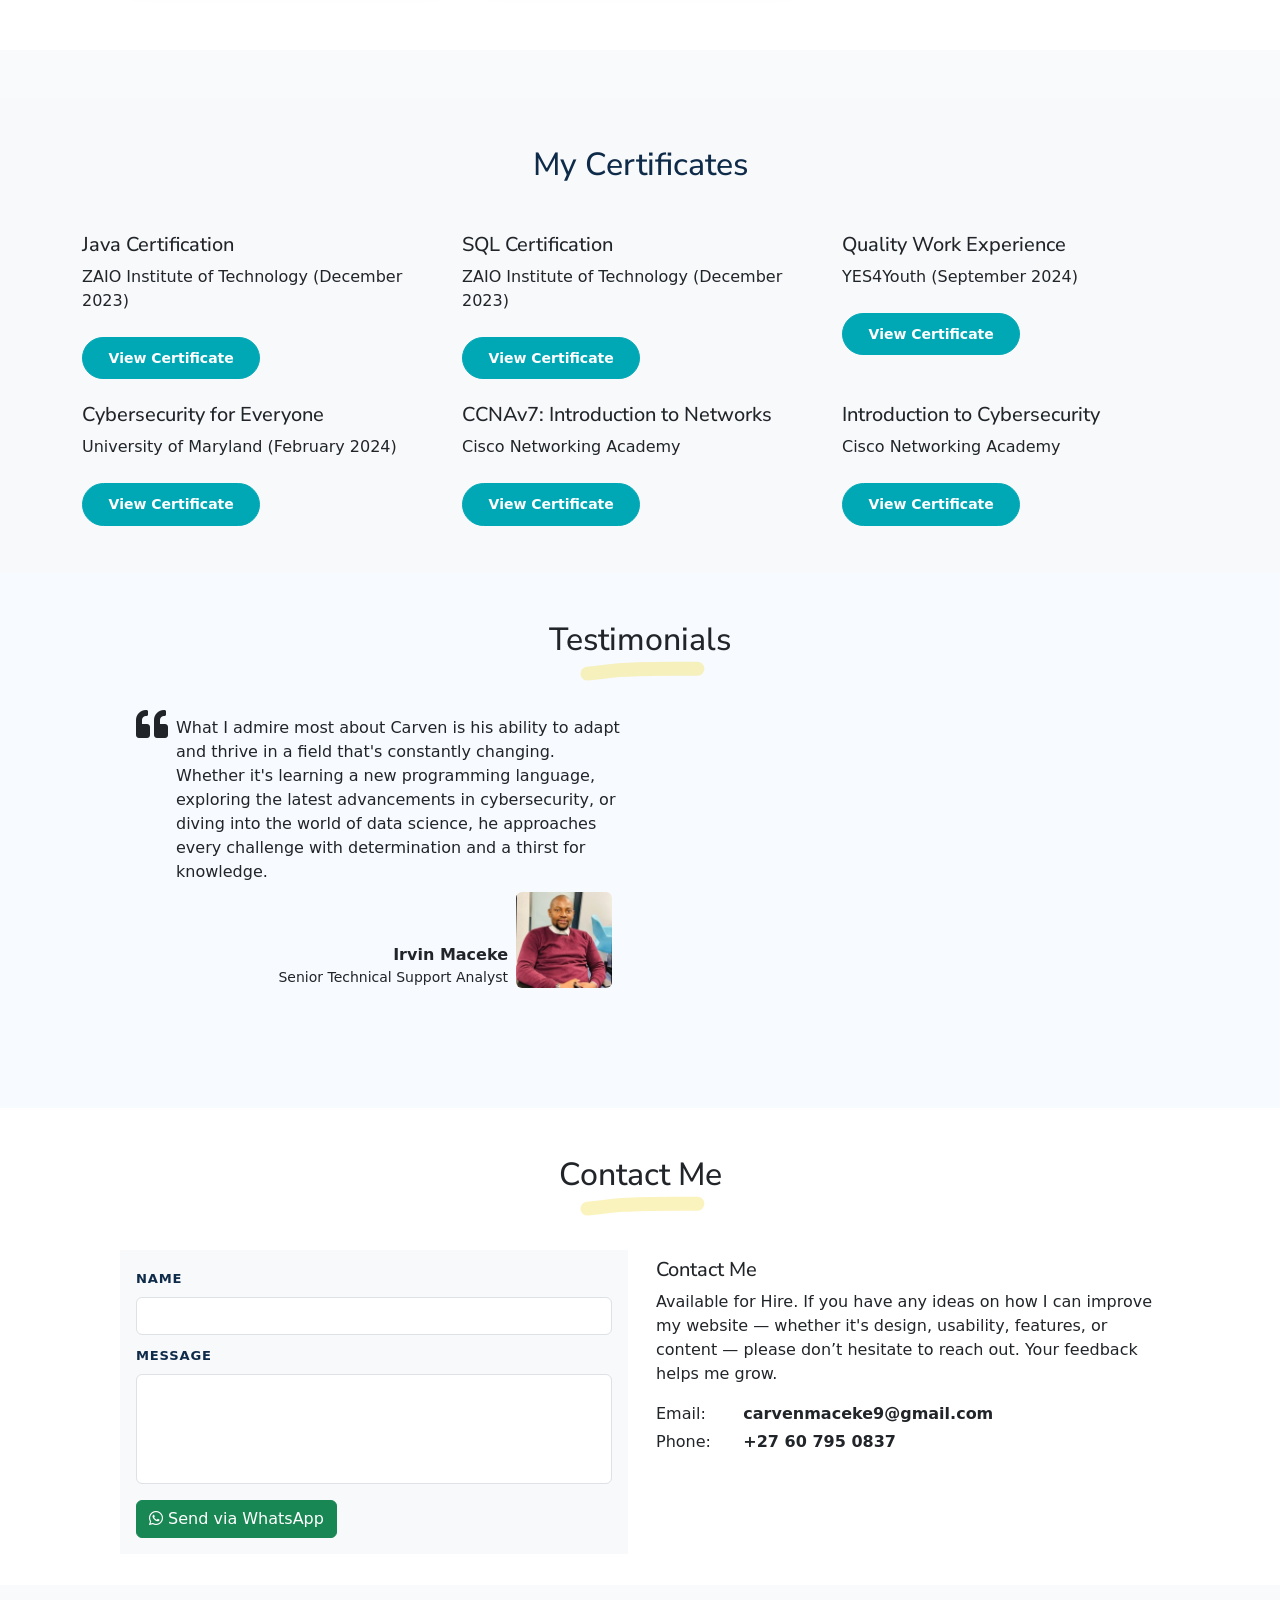
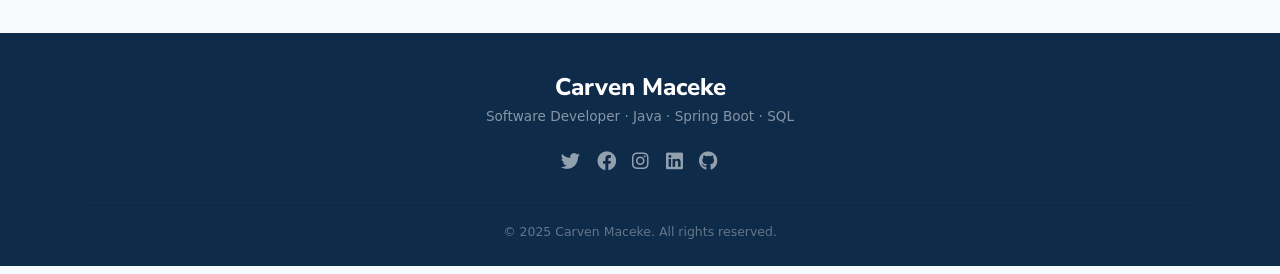
==== commit 223a7bdd: "Remove education details from index.html Removed educational details about the National Diploma in I" ====
--- a/index.html
+++ b/index.html
@@ -175,9 +175,6 @@
         <div class="row mt-3">
           <div class="col-sm-2" data-aos="fade-up" data-aos-delay="500">
             <div class="pb-1">Degree:</div>
-          </div>
-          <div class="col-sm-10" data-aos="fade-up" data-aos-delay="600">
-            <div class="pb-1 fw-bolder">National Diploma in IT (Software Dev) – NMU, 2024</div>
           </div>
           <div class="col-sm-2" data-aos="fade-up" data-aos-delay="500">
             <div class="pb-1">Age:</div>
@@ -1586,7 +1583,7 @@
         <div class="certificate-card">
           <h5>Java Certification</h5>
           <p>ZAIO Institute of Technology (December 2023)</p>
-          <a href="/certificates/JAVA.pdf" target="_blank" class="btn btn-primary btn-sm mt-2">View Certificate</a>
+          <a href="/.vscode/JAVA.pdf" target="_blank" class="btn btn-primary btn-sm mt-2">View Certificate</a>
         </div>
       </div>
 
@@ -1595,7 +1592,7 @@
         <div class="certificate-card">
           <h5>SQL Certification</h5>
           <p>ZAIO Institute of Technology (December 2023)</p>
-          <a href="/certificates/SQL.pdf" target="_blank" class="btn btn-primary btn-sm mt-2">View Certificate</a>
+          <a href="/.vscode/SQL.pdf" target="_blank" class="btn btn-primary btn-sm mt-2">View Certificate</a>
         </div>
       </div>
 
@@ -1604,7 +1601,7 @@
         <div class="certificate-card">
           <h5>Quality Work Experience</h5>
           <p>YES4Youth (September 2024)</p>
-          <a href="/certificates/QualityWorkExperience.pdf" target="_blank" class="btn btn-primary btn-sm mt-2">View Certificate</a>
+          <a href="/.vscode/SQL.pdf" target="_blank" class="btn btn-primary btn-sm mt-2">View Certificate</a>
         </div>
       </div>
 
@@ -1613,7 +1610,7 @@
         <div class="certificate-card">
           <h5>Cybersecurity for Everyone</h5>
           <p>University of Maryland (February 2024)</p>
-          <a href="/certificates/CyberSecurity.pdf" target="_blank" class="btn btn-primary btn-sm mt-2">View Certificate</a>
+          <a href="/.vscode/CyberSecurity.pdf" target="_blank" class="btn btn-primary btn-sm mt-2">View Certificate</a>
         </div>
       </div>
 
@@ -1622,7 +1619,7 @@
         <div class="certificate-card">
           <h5>CCNAv7: Introduction to Networks</h5>
           <p>Cisco Networking Academy</p>
-          <a href="/certificates/CCNA-Introduction_to_Networks.pdf" target="_blank" class="btn btn-primary btn-sm mt-2">View Certificate</a>
+          <a href="/.vscode/CCNA-_Introduction_to_Networks_certificate_s224515837-mandela-ac-za_e0857e0f-0dc4-4de0-b7c6-720e9db30509.pdf" target="_blank" class="btn btn-primary btn-sm mt-2">View Certificate</a>
         </div>
       </div>
 
@@ -1631,7 +1628,7 @@
         <div class="certificate-card">
           <h5>Introduction to Cybersecurity</h5>
           <p>Cisco Networking Academy</p>
-          <a href="/certificates/Introduction_to_Cybersecurity.pdf" target="_blank" class="btn btn-primary btn-sm mt-2">View Certificate</a>
+          <a href="/.vscode/Introduction_to_Cybersecurity_certificate_s224515837-mandela-ac-za_1f9839bc-1f89-4222-b869-ed5cd5427ef2.pdf" target="_blank" class="btn btn-primary btn-sm mt-2">View Certificate</a>
         </div>
       </div>
 
@@ -1967,7 +1964,7 @@
 
 OBJECTIVE: Detail-oriented IT graduate with strong foundations in Java, SQL, Spring Boot, and database management. Experienced in backend development, web application projects, and IT support. Skilled in IBM Content Manager and SQL Server Management Studio. Seeking a Junior Technical Specialist or Graduate IT role.
 
-EDUCATION: National Diploma in Information Technology (Software Development) — NQF Level 6 | Nelson Mandela University (NMU), Port Elizabeth | Completed 2024
+
 
 WORK EXPERIENCE:
 1. Forge Academy x Nokia — AWS re/Start Intern | March 2026–Present | Training on EC2, S3, IAM, VPC, CloudWatch. Preparing for AWS Cloud Practitioner certification. Applying Linux and networking fundamentals in cloud labs.
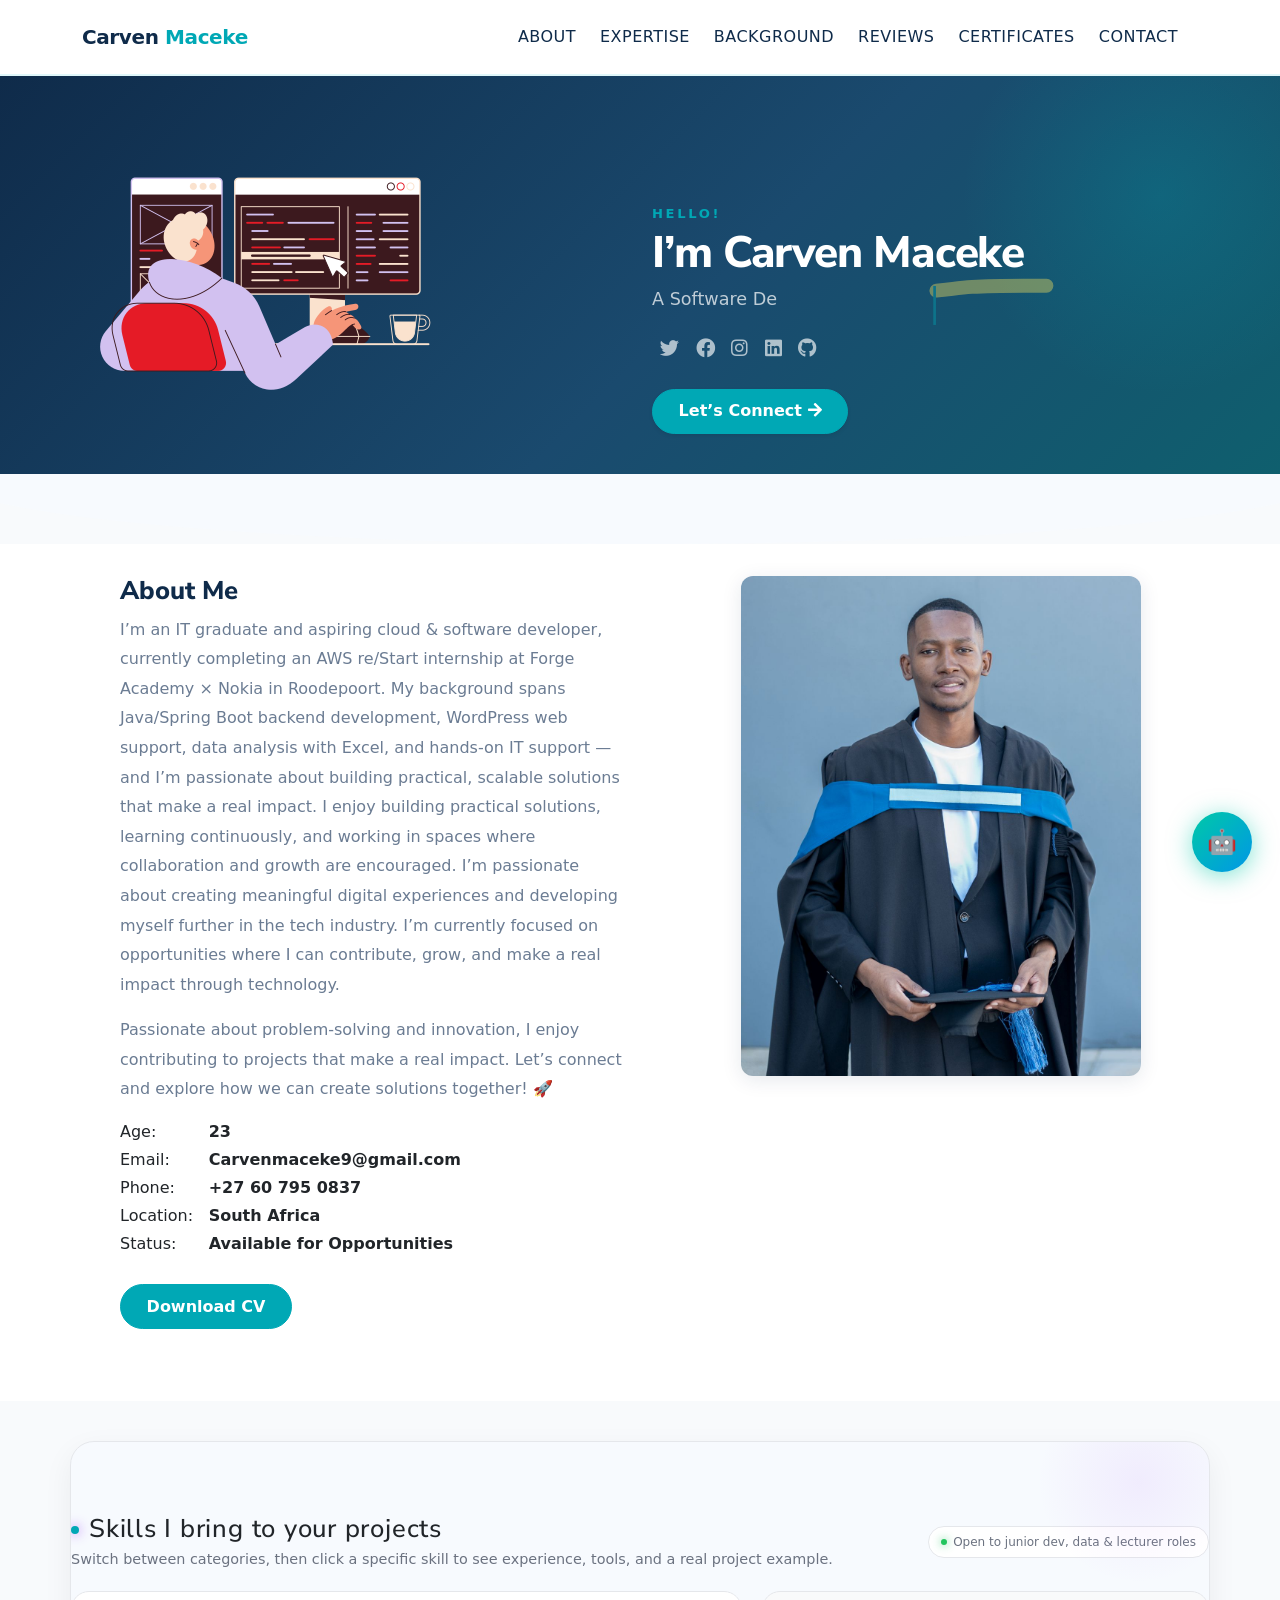
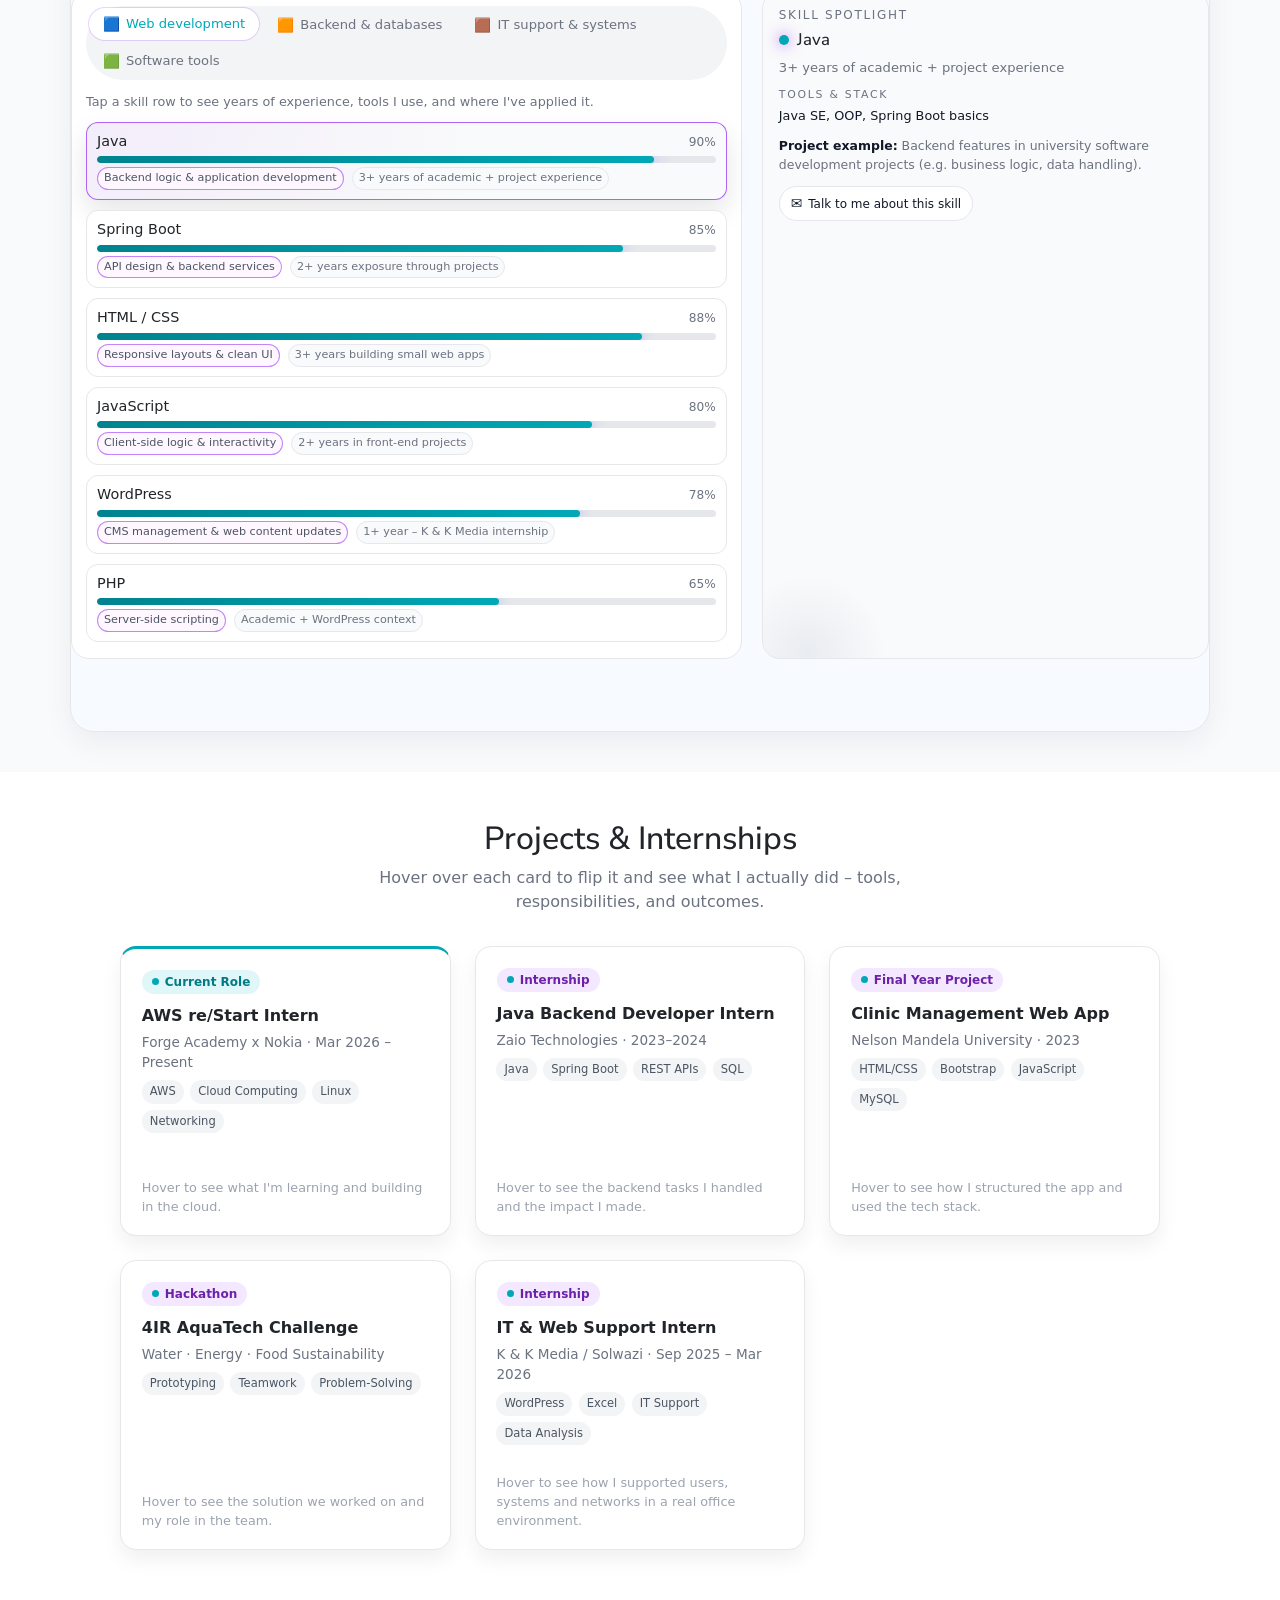
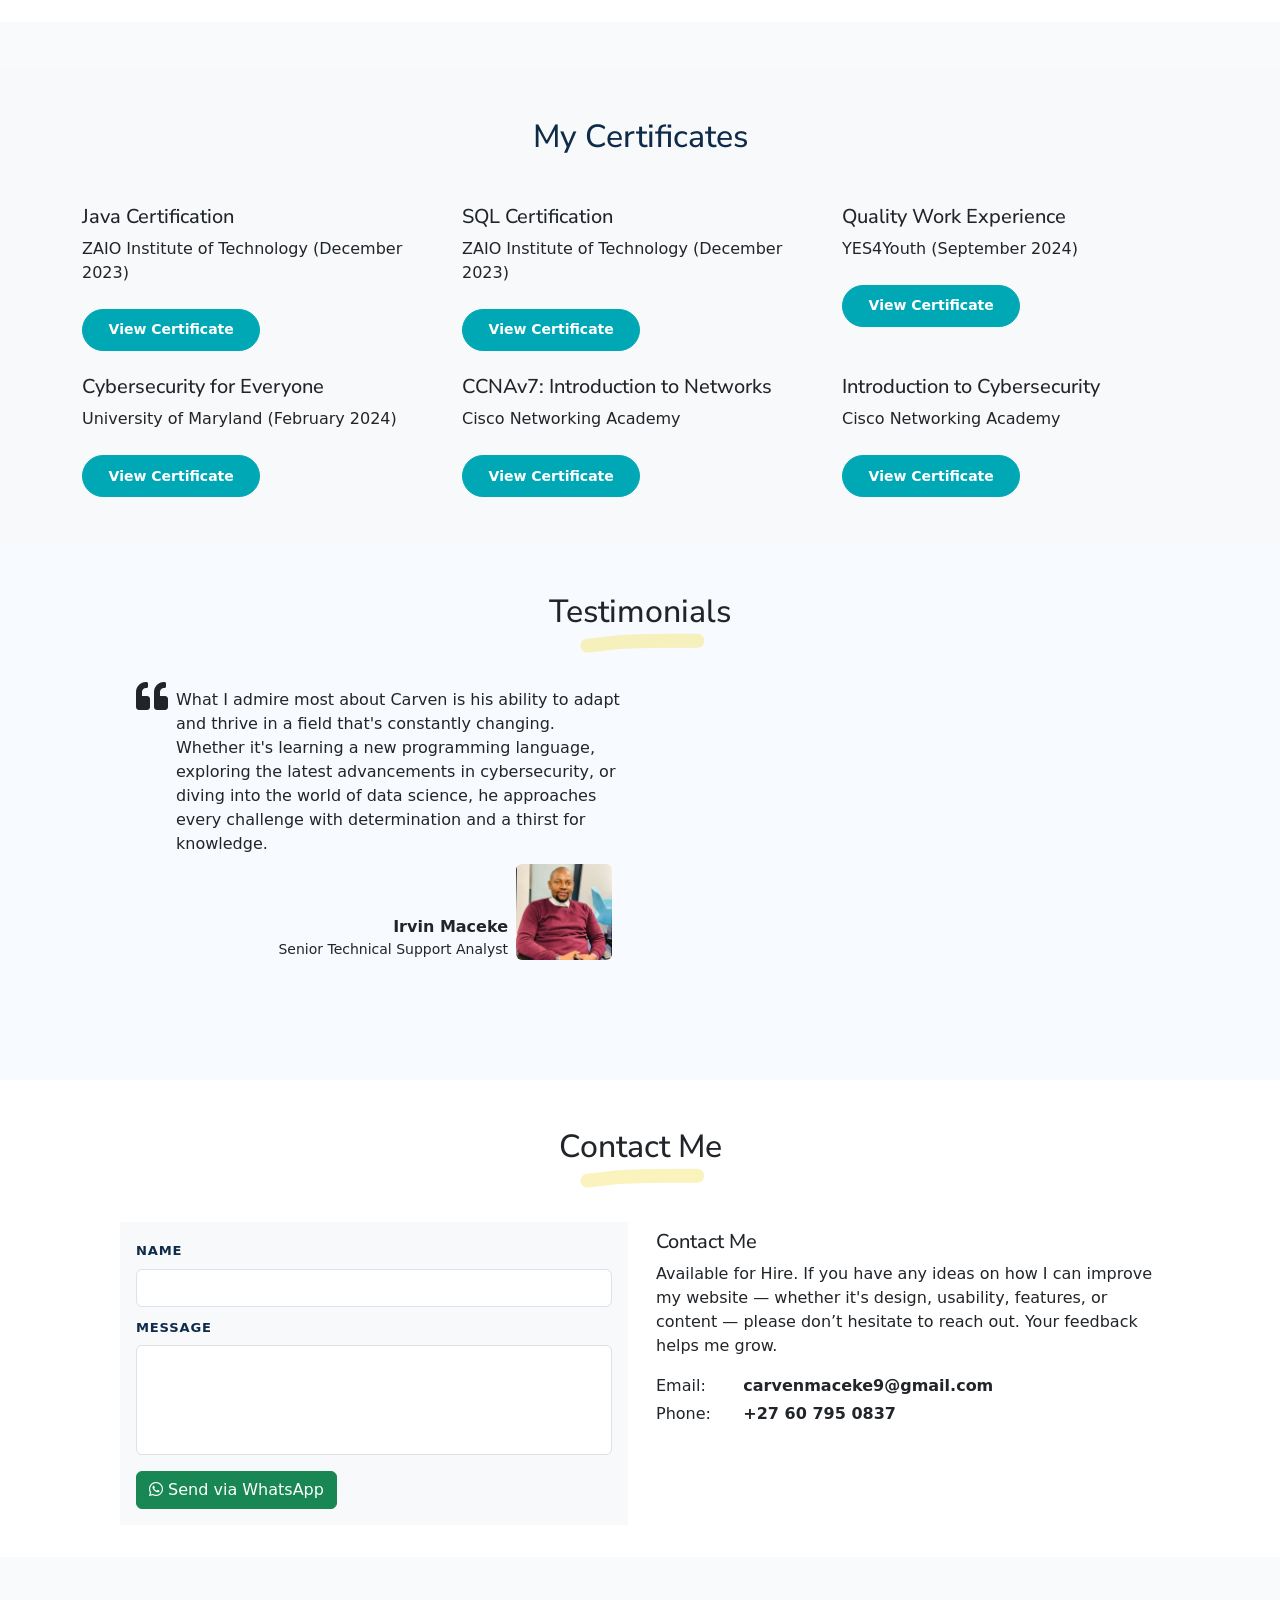
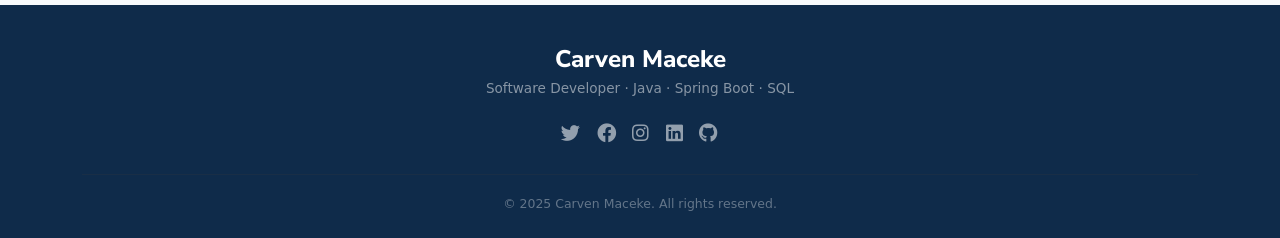
==== commit ac1f16e3: "Update index.html" ====
--- a/index.html
+++ b/index.html
@@ -173,9 +173,7 @@
         <p data-aos="fade-up" data-aos-delay="400">Passionate about problem-solving and innovation, I enjoy contributing to projects that make a real impact. Let’s connect and explore how we can create solutions together! 🚀</p>
         
         <div class="row mt-3">
-          <div class="col-sm-2" data-aos="fade-up" data-aos-delay="500">
-            <div class="pb-1">Degree:</div>
-          </div>
+        
           <div class="col-sm-2" data-aos="fade-up" data-aos-delay="500">
             <div class="pb-1">Age:</div>
           </div>
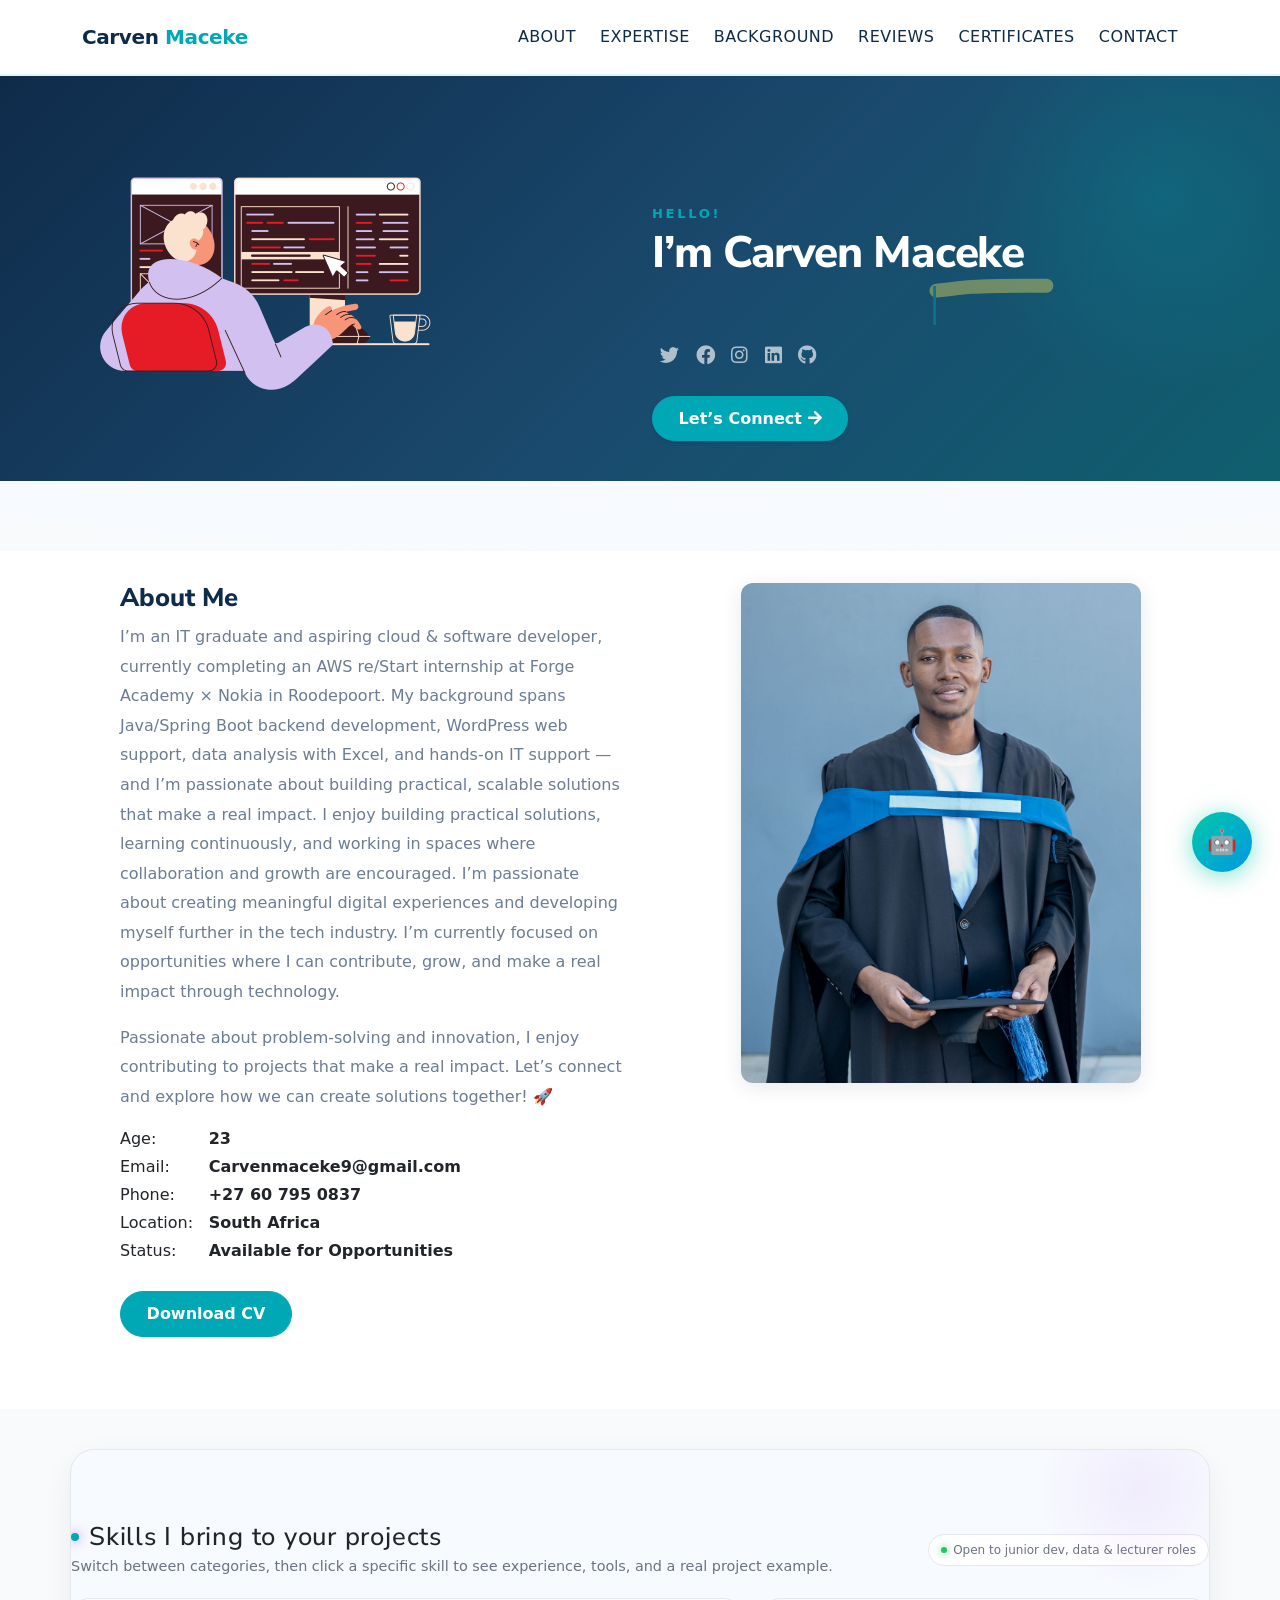
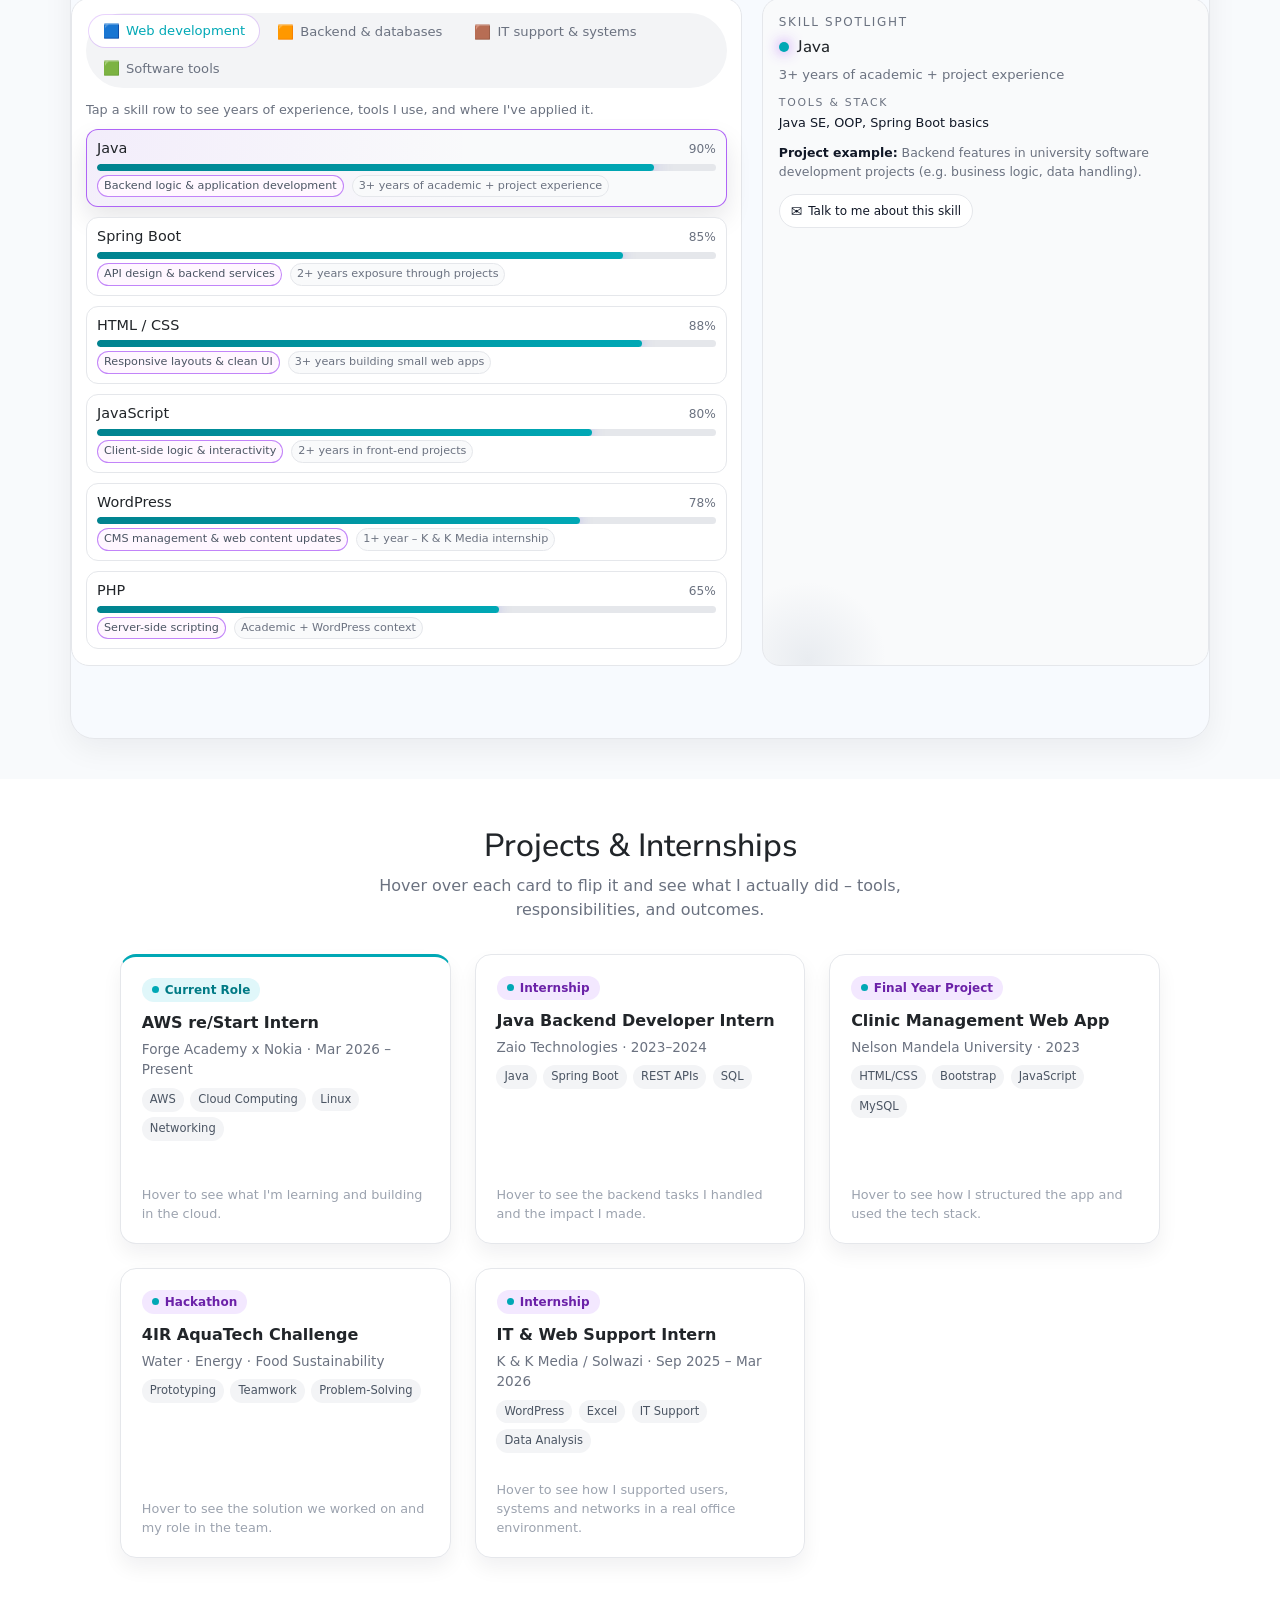
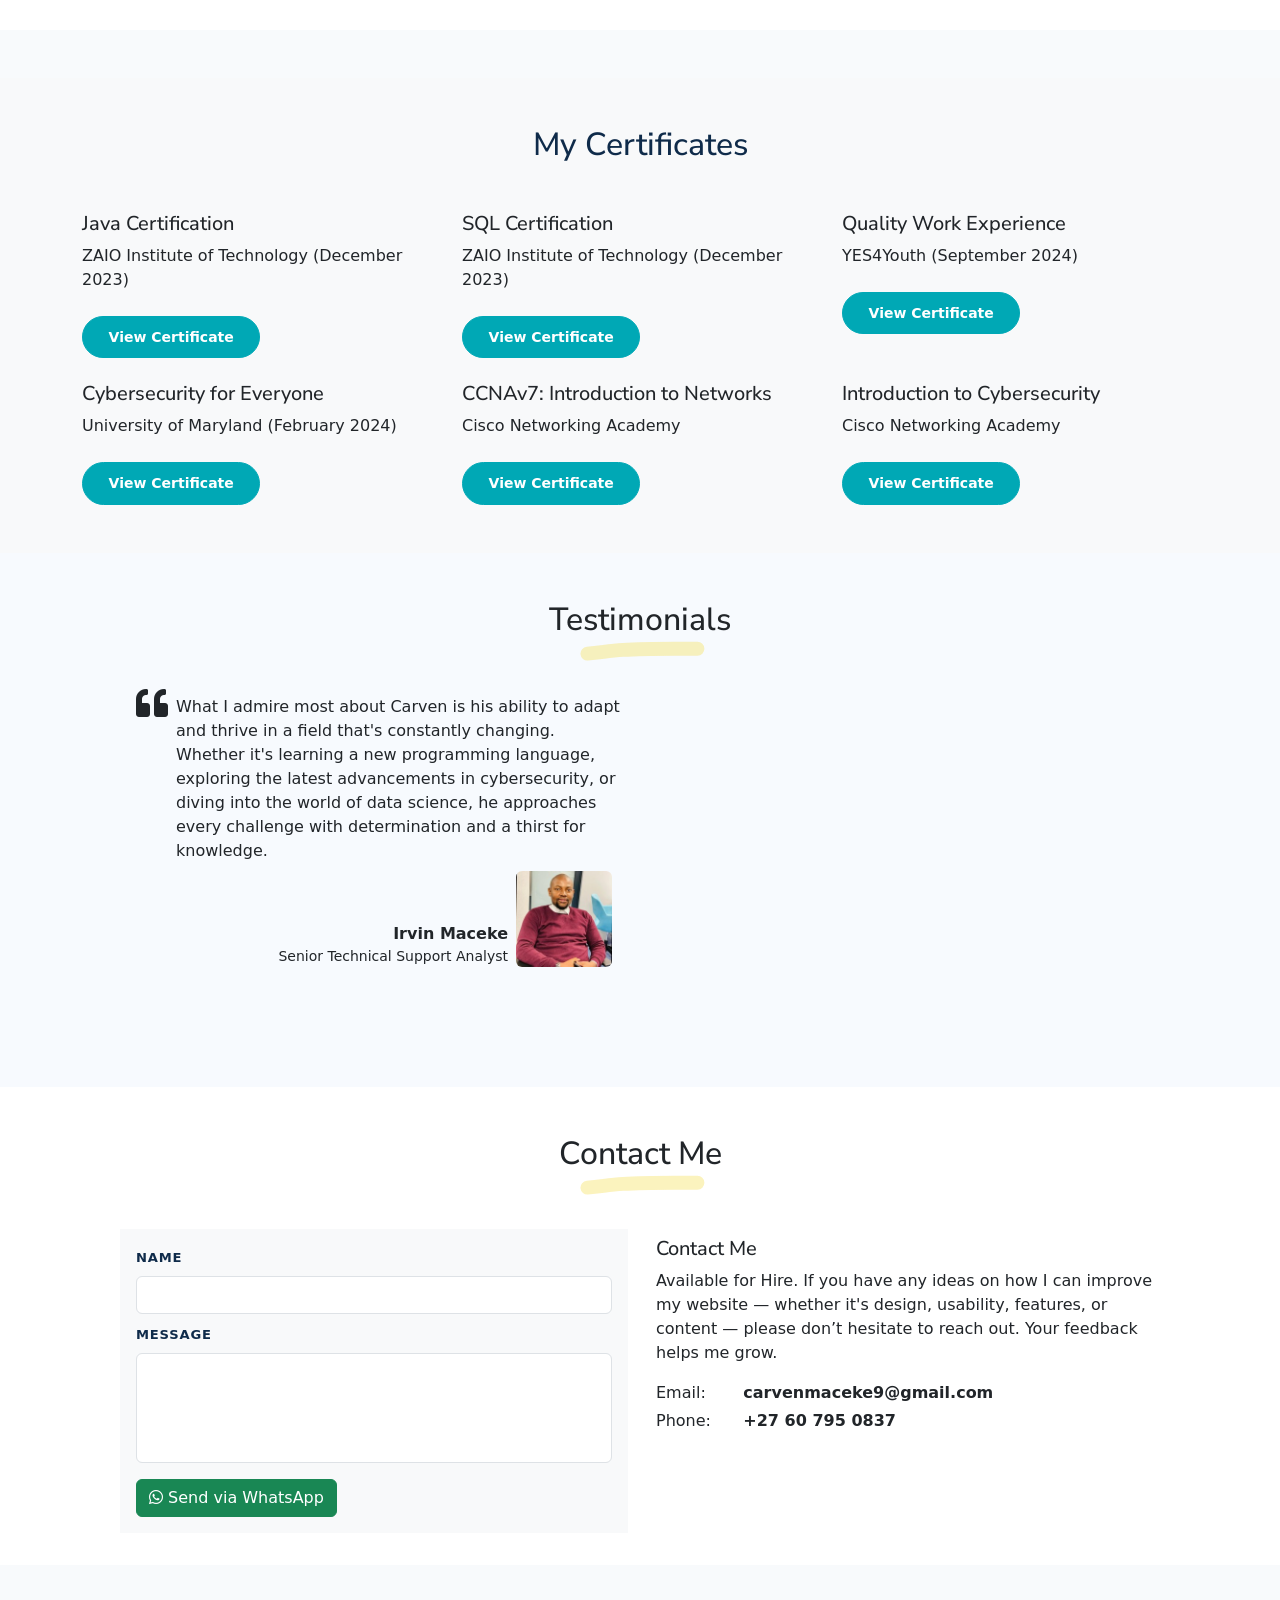
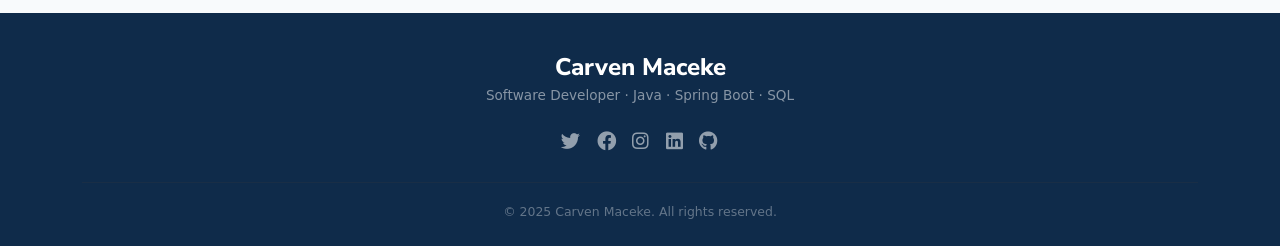
==== commit 471887bd: "Merge 768bbc5a8a8088dc2b2f943f7e89d87d0a24000e into ac1f16e336e24b1e04023da3f8be83ad18cf9f59" ====
--- a/index.html
+++ b/index.html
@@ -1581,7 +1581,7 @@
         <div class="certificate-card">
           <h5>Java Certification</h5>
           <p>ZAIO Institute of Technology (December 2023)</p>
-          <a href="/.vscode/JAVA.pdf" target="_blank" class="btn btn-primary btn-sm mt-2">View Certificate</a>
+          <a href="/certificates/JAVA.pdf" target="_blank" class="btn btn-primary btn-sm mt-2">View Certificate</a>
         </div>
       </div>
 
@@ -1590,7 +1590,7 @@
         <div class="certificate-card">
           <h5>SQL Certification</h5>
           <p>ZAIO Institute of Technology (December 2023)</p>
-          <a href="/.vscode/SQL.pdf" target="_blank" class="btn btn-primary btn-sm mt-2">View Certificate</a>
+          <a href="/certificates/SQL.pdf" target="_blank" class="btn btn-primary btn-sm mt-2">View Certificate</a>
         </div>
       </div>
 
@@ -1599,7 +1599,7 @@
         <div class="certificate-card">
           <h5>Quality Work Experience</h5>
           <p>YES4Youth (September 2024)</p>
-          <a href="/.vscode/SQL.pdf" target="_blank" class="btn btn-primary btn-sm mt-2">View Certificate</a>
+          <a href="/certificates/QualityWorkExperience.pdf" target="_blank" class="btn btn-primary btn-sm mt-2">View Certificate</a>
         </div>
       </div>
 
@@ -1608,7 +1608,7 @@
         <div class="certificate-card">
           <h5>Cybersecurity for Everyone</h5>
           <p>University of Maryland (February 2024)</p>
-          <a href="/.vscode/CyberSecurity.pdf" target="_blank" class="btn btn-primary btn-sm mt-2">View Certificate</a>
+          <a href="/certificates/CyberSecurity.pdf" target="_blank" class="btn btn-primary btn-sm mt-2">View Certificate</a>
         </div>
       </div>
 
@@ -1617,7 +1617,7 @@
         <div class="certificate-card">
           <h5>CCNAv7: Introduction to Networks</h5>
           <p>Cisco Networking Academy</p>
-          <a href="/.vscode/CCNA-_Introduction_to_Networks_certificate_s224515837-mandela-ac-za_e0857e0f-0dc4-4de0-b7c6-720e9db30509.pdf" target="_blank" class="btn btn-primary btn-sm mt-2">View Certificate</a>
+          <a href="/certificates/CCNA-Introduction_to_Networks.pdf" target="_blank" class="btn btn-primary btn-sm mt-2">View Certificate</a>
         </div>
       </div>
 
@@ -1626,7 +1626,7 @@
         <div class="certificate-card">
           <h5>Introduction to Cybersecurity</h5>
           <p>Cisco Networking Academy</p>
-          <a href="/.vscode/Introduction_to_Cybersecurity_certificate_s224515837-mandela-ac-za_1f9839bc-1f89-4222-b869-ed5cd5427ef2.pdf" target="_blank" class="btn btn-primary btn-sm mt-2">View Certificate</a>
+          <a href="/certificates/Introduction_to_Cybersecurity.pdf" target="_blank" class="btn btn-primary btn-sm mt-2">View Certificate</a>
         </div>
       </div>
 
